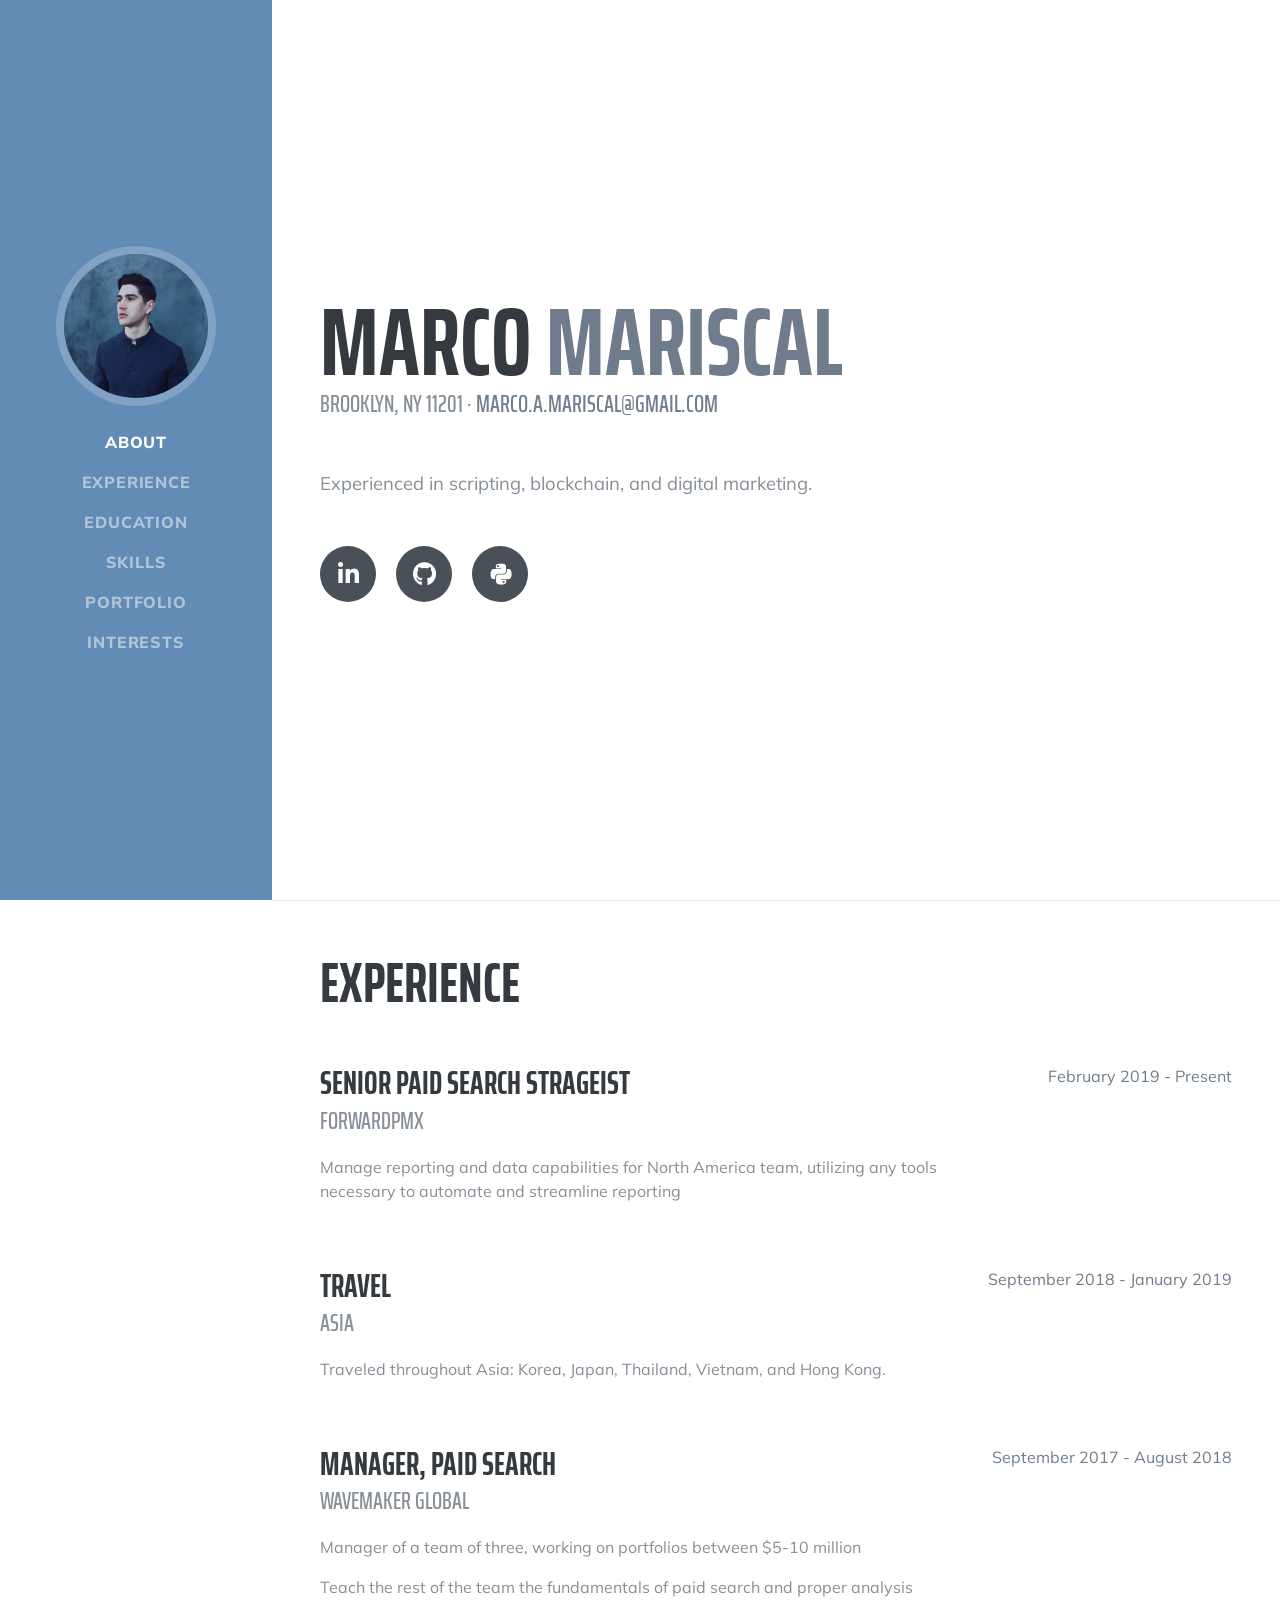
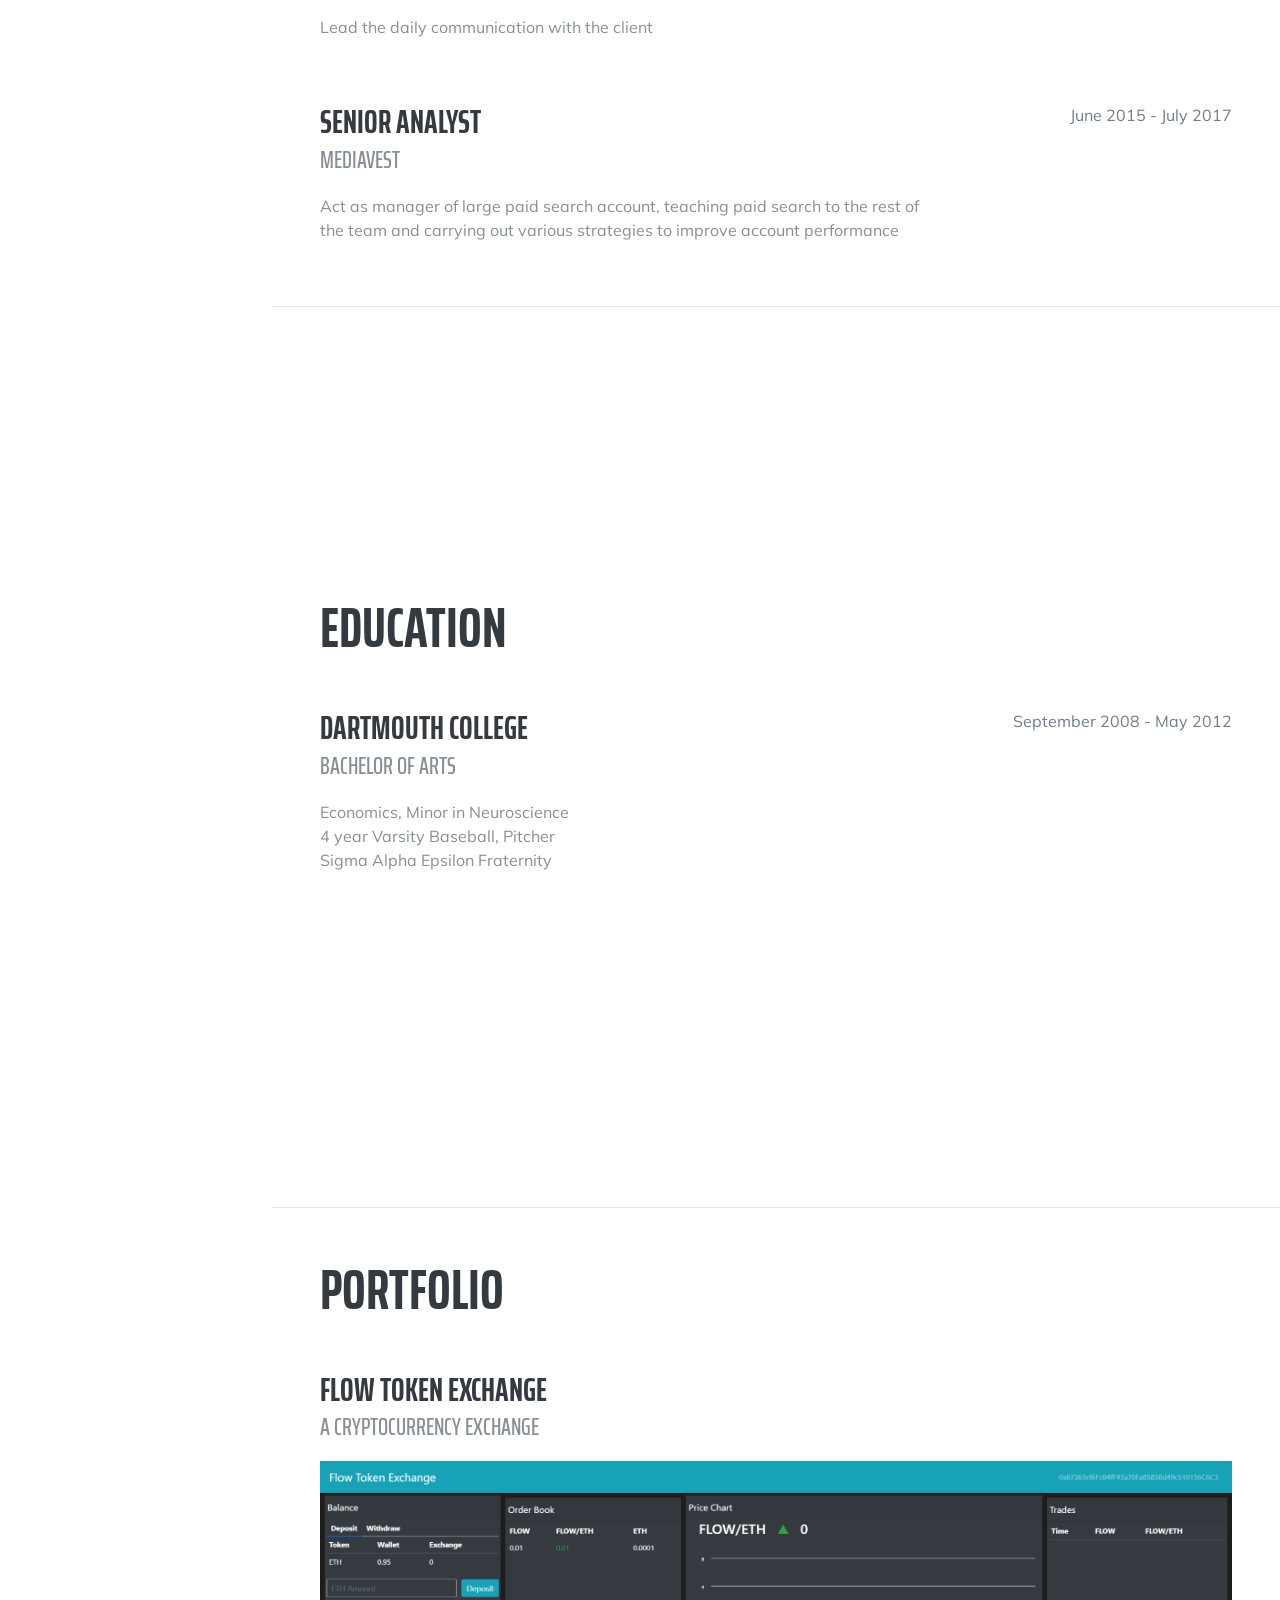
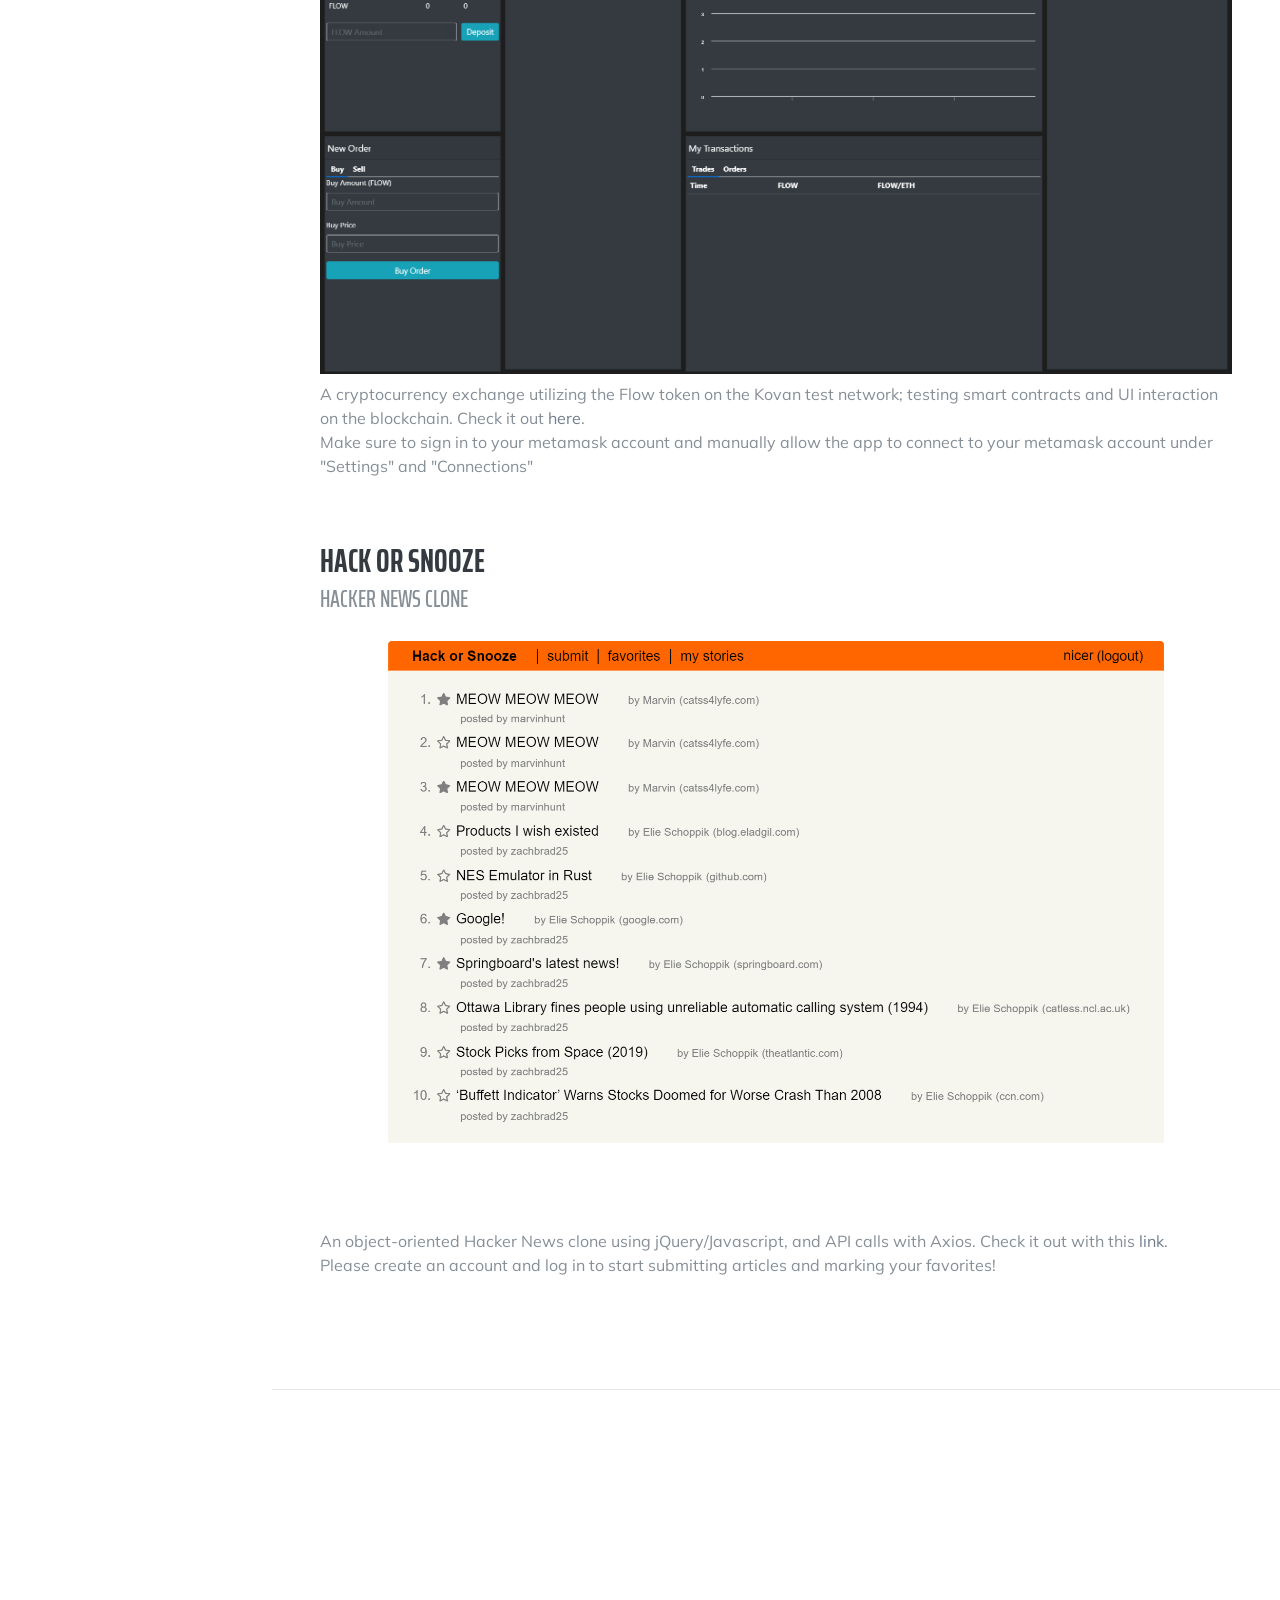
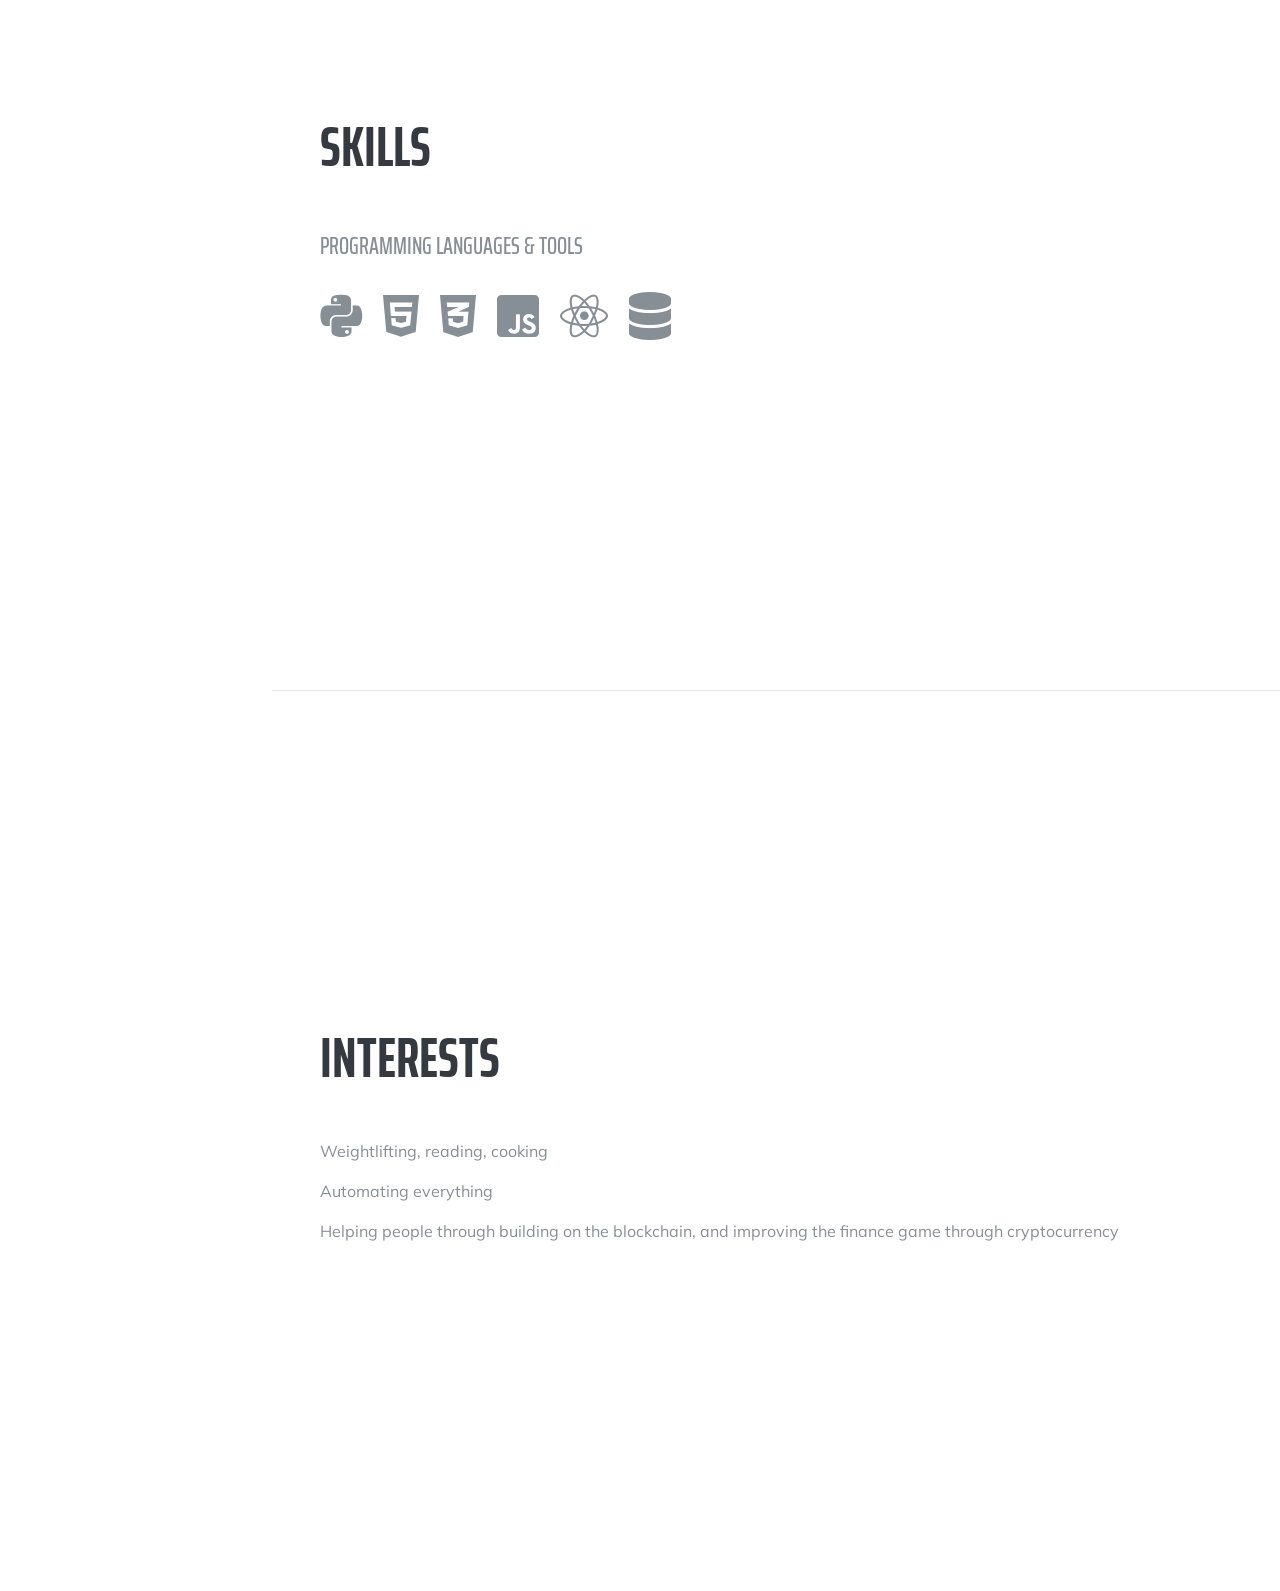
==== index.html @ acca7f08 "updating" ====
<!DOCTYPE html>
<html lang="en">

<head>

  <meta charset="utf-8">
  <meta name="viewport" content="width=device-width, initial-scale=1, shrink-to-fit=no">
  <meta name="description" content="">
  <meta name="author" content="">

  <title>Marco Resume</title>

  <!-- Bootstrap core CSS -->
  <link href="vendor/bootstrap/css/bootstrap.min.css" rel="stylesheet">

  <!-- Custom fonts for this template -->
  <link href="https://fonts.googleapis.com/css?family=Saira+Extra+Condensed:500,700" rel="stylesheet">
  <link href="https://fonts.googleapis.com/css?family=Muli:400,400i,800,800i" rel="stylesheet">
  <link href="vendor/fontawesome-free/css/all.min.css" rel="stylesheet">

  <!-- Custom styles for this template -->
  <link href="css/resume.css" rel="stylesheet">

</head>

<body id="page-top">

  <nav class="navbar navbar-expand-lg navbar-dark bg-primary fixed-top" id="sideNav">
    <a class="navbar-brand js-scroll-trigger" href="#page-top">
      <span class="d-block d-lg-none">Marco Mariscal</span>
      <span class="d-none d-lg-block">
        <img class="img-fluid img-profile rounded-circle mx-auto mb-2" src="img/profile.jpeg" alt="">
      </span>
    </a>
    <button class="navbar-toggler" type="button" data-toggle="collapse" data-target="#navbarSupportedContent" aria-controls="navbarSupportedContent" aria-expanded="false" aria-label="Toggle navigation">
      <span class="navbar-toggler-icon"></span>
    </button>
    <div class="collapse navbar-collapse" id="navbarSupportedContent">
      <ul class="navbar-nav">
        <li class="nav-item">
          <a class="nav-link js-scroll-trigger" href="#about">About</a>
        </li>
        <li class="nav-item">
          <a class="nav-link js-scroll-trigger" href="#experience">Experience</a>
        </li>
        <li class="nav-item">
          <a class="nav-link js-scroll-trigger" href="#education">Education</a>
        </li>
        <li class="nav-item">
          <a class="nav-link js-scroll-trigger" href="#skills">Skills</a>
        </li>
        <li class="nav-item">
          <a class="nav-link js-scroll-trigger" href="#portfolio">Portfolio</a>
        </li>
        <li class="nav-item">
          <a class="nav-link js-scroll-trigger" href="#interests">Interests</a>
        </li>
        <!-- <li class="nav-item">
          <a class="nav-link js-scroll-trigger" href="#awards">Awards</a>
        </li> -->
      </ul>
    </div>
  </nav>

  <div class="container-fluid p-0">

    <section class="resume-section p-3 p-lg-5 d-flex align-items-center" id="about">
      <div class="w-100">
        <h1 class="mb-0">Marco
          <span class="text-primary">Mariscal</span>
        </h1>
        <div class="subheading mb-5">Brooklyn, NY 11201 · 
          <a href="mailto:marco.a.mariscal@gmail.com">marco.a.mariscal@gmail.com</a>
        </div>
        <p class="lead mb-5">Experienced in scripting, blockchain, and digital marketing.</p>
        <div class="social-icons">
          <a href="https://www.linkedin.com/in/marcomariscal">
            <i class="fab fa-linkedin-in"></i>
          </a>
          <a href="https://github.com/marcomariscal">
            <i class="fab fa-github"></i>
          </a>
          <a href="https://app.pluralsight.com/profile/marco-mariscal">
            <i class="fab fa-python"></i>
          </a>
        </div>
      </div>
    </section>

    <hr class="m-0">

    <section class="resume-section p-3 p-lg-5 d-flex justify-content-center" id="experience">
      <div class="w-100">
        <h2 class="mb-5">Experience</h2>

        <div class="resume-item d-flex flex-column flex-md-row justify-content-between mb-5">
          <div class="resume-content">
            <h3 class="mb-0">Senior Paid Search Strageist</h3>
            <div class="subheading mb-3">ForwardPMX</div>
            <p>Manage reporting and data capabilities for North America team,
            utilizing any tools necessary to automate and streamline reporting</p>
          </div>
          <div class="resume-date text-md-right">
            <span class="text-primary">February 2019 - Present</span>
          </div>
        </div>

        <div class="resume-item d-flex flex-column flex-md-row justify-content-between mb-5">
          <div class="resume-content">
            <h3 class="mb-0">Travel</h3>
            <div class="subheading mb-3">Asia</div>
            <p>Traveled throughout Asia: Korea, Japan, Thailand, Vietnam, and Hong Kong.</p>
          </div>
          <div class="resume-date text-md-right">
            <span class="text-primary">September 2018 - January 2019</span>
          </div>
        </div>

        <div class="resume-item d-flex flex-column flex-md-row justify-content-between mb-5">
          <div class="resume-content">
            <h3 class="mb-0">Manager, Paid Search</h3>
            <div class="subheading mb-3">Wavemaker Global</div>
            <p>Manager of a team of three, working on portfolios between $5-10 million</p>
            <p>Teach the rest of the team the fundamentals of paid search and
            proper analysis</p>
            <p>Lead the daily communication with the client</p>
          </div>
          <div class="resume-date text-md-right">
            <span class="text-primary">September 2017 - August 2018</span>
          </div>
        </div>

        <div class="resume-item d-flex flex-column flex-md-row justify-content-between">
          <div class="resume-content">
            <h3 class="mb-0">Senior Analyst</h3>
            <div class="subheading mb-3">Mediavest</div>
            <p>Act as manager of large paid search account, teaching paid search
            to the rest of the team and carrying out various strategies to improve account performance</p>
          </div>
          <div class="resume-date text-md-right">
            <span class="text-primary">June 2015 - July 2017</span>
          </div>
        </div>
      </div>
    </section>

    <hr class="m-0">

    <section class="resume-section p-3 p-lg-5 d-flex align-items-center" id="education">
      <div class="w-100">
        <h2 class="mb-5">Education</h2>

        <div class="resume-item d-flex flex-column flex-md-row justify-content-between mb-5">
          <div class="resume-content">
            <h3 class="mb-0">Dartmouth College</h3>
            <div class="subheading mb-3">Bachelor of Arts</div>
            <div>Economics, Minor in Neuroscience</div>
            <div>4 year Varsity Baseball, Pitcher</div>
            <div>Sigma Alpha Epsilon Fraternity</div>
          </div>
          <div class="resume-date text-md-right">
            <span class="text-primary">September 2008 - May 2012</span>
          </div>
        </div>
      </div>
    </section>

    <hr class="m-0">


    <section class="resume-section p-3 p-lg-5 d-flex align-items-center" id="portfolio">
      <div class="w-100">
        <h2 class="mb-5">Portfolio</h2>
        <div class="resume-item d-flex flex-column flex-md-row justify-content-between mb-5">
          <div class="resume-content">
            <h3 class="mb-0">Flow Token Exchange</h3>
            <div class="subheading mb-3">A cryptocurrency exchange</div>
            <img class="img-fluid mx-auto mb-2" src="img/portfolio.png" alt="Flow Token Exchange">
            <div>A cryptocurrency exchange utilizing the Flow token on the Kovan
                test network; testing smart contracts and UI interaction on the blockchain. Check it out <a href="https://flow-token-exchange.herokuapp.com/">here</a>.</div>
            <p>Make sure to sign in to your metamask account and manually
            allow the app to connect to your metamask account under "Settings"
            and "Connections"</p>
          </div>
        </div>
        <div class="resume-item d-flex flex-column flex-md-row justify-content-between mb-5">
          <div class="resume-content">
            <h3 class="mb-0">Hack or Snooze</h3>
            <div class="subheading mb-3">Hacker News Clone</div>
            <img class="img-fluid mx-auto mb-2" src="img/portfolio2.png" alt="Hack or Snooze">
            <div>An object-oriented Hacker News clone using jQuery/Javascript, and API calls with Axios. Check it out with this <a href="https://marcomariscal.github.io/hack-or-snooze/">link</a>.</div>
            <p>Please create an account and log in to start submitting articles and marking your favorites!</p>
          </div>
        </div>
      </div>
    </section>

    <hr class="m-0">

    <section class="resume-section p-3 p-lg-5 d-flex align-items-center" id="skills">
      <div class="w-100">
        <h2 class="mb-5">Skills</h2>
        <div class="subheading mb-3">Programming Languages &amp; Tools</div>
        <ul class="list-inline dev-icons">
          <li class="list-inline-item">
            <i class="fab fa-python"></i>
          </li>
          <li class="list-inline-item">
            <i class="fab fa-html5"></i>
          </li>
          <li class="list-inline-item">
            <i class="fab fa-css3-alt"></i>
          </li>
          <li class="list-inline-item">
            <i class="fab fa-js-square"></i>
          </li>
          <li class="list-inline-item">
            <i class="fab fa-react"></i>
          </li>
          <!-- <li class="list-inline-item">
            <i class="fab fa-node-js"></i>
          </li> -->
          <li class="list-inline-item">
            <i class="fas fa-database"></i>
          </li>
        </ul>
        <!-- <div class="subheading mb-3">Workflow</div>
        <ul class="fa-ul mb-0">
          <li>
            <i class="fa-li fa fa-check"></i>
            Mobile-First, Responsive Design</li>
          <li>
            <i class="fa-li fa fa-check"></i>
            Cross Browser Testing &amp; Debugging</li>
          <li>
            <i class="fa-li fa fa-check"></i>
            Cross Functional Teams</li>
          <li>
            <i class="fa-li fa fa-check"></i>
            Agile Development &amp; Scrum</li>
        </ul>
      </div> -->
    </section>

    <hr class="m-0">

    <section class="resume-section p-3 p-lg-5 d-flex align-items-center" id="interests">
      <div class="w-100">
        <h2 class="mb-5">Interests</h2>
        <p>Weightlifting, reading, cooking</p>
        <p>Automating everything</p>
        <p>Helping people through building on the blockchain, and improving the
        finance game through cryptocurrency</p>
      </div>
    </section>

<!--     <hr class="m-0"> -->

  <!--   <section class="resume-section p-3 p-lg-5 d-flex align-items-center" id="awards">
      <div class="w-100">
        <h2 class="mb-5">Awards &amp; Certifications</h2>
        <ul class="fa-ul mb-0">
          <li>
            <i class="fa-li fa fa-trophy text-warning"></i>
            ...</li>
          <li>
            <i class="fa-li fa fa-trophy text-warning"></i>
            ...</li>
          <li>
            <i class="fa-li fa fa-trophy text-warning"></i>
            1<sup>st</sup>
            ...</li>
          <li>
            <i class="fa-li fa fa-trophy text-warning"></i>
            1<sup>st</sup>
            ...</li>
          <li>
            <i class="fa-li fa fa-trophy text-warning"></i>
            2<sup>nd</sup>
            ...</li>
          <li>
            <i class="fa-li fa fa-trophy text-warning"></i>
            1<sup>st</sup>
            ...</li>
          <li>
            <i class="fa-li fa fa-trophy text-warning"></i>
            3<sup>rd</sup>
            ...</li>
        </ul>
      </div>
    </section> -->

  </div>

  <!-- Bootstrap core JavaScript -->
  <script src="vendor/jquery/jquery.min.js"></script>
  <script src="vendor/bootstrap/js/bootstrap.bundle.min.js"></script>

  <!-- Plugin JavaScript -->
  <script src="vendor/jquery-easing/jquery.easing.min.js"></script>

  <!-- Custom scripts for this template -->
  <script src="js/resume.js"></script>

</body>
</html>
---- css/resume.css ----
body {
  font-family: 'Muli', -apple-system, BlinkMacSystemFont, 'Segoe UI', Roboto, 'Helvetica Neue', Arial, sans-serif, 'Apple Color Emoji', 'Segoe UI Emoji', 'Segoe UI Symbol', 'Noto Color Emoji';
  padding-top: 54px;
  color: #868e96;
}

@media (min-width: 992px) {
  body {
    padding-top: 0;
    padding-left: 17rem;
  }
}

h1,
h2,
h3,
h4,
h5,
h6 {
  font-family: 'Saira Extra Condensed', -apple-system, BlinkMacSystemFont, 'Segoe UI', Roboto, 'Helvetica Neue', Arial, sans-serif, 'Apple Color Emoji', 'Segoe UI Emoji', 'Segoe UI Symbol', 'Noto Color Emoji';
  font-weight: 700;
  text-transform: uppercase;
  color: #343a40;
}

h1 {
  font-size: 6rem;
  line-height: 5.5rem;
}

h2 {
  font-size: 3.5rem;
}

h3 {
  font-size: 2rem;
}

p.lead {
  font-size: 1.15rem;
  font-weight: 400;
}

.subheading {
  text-transform: uppercase;
  font-weight: 500;
  font-family: 'Saira Extra Condensed', -apple-system, BlinkMacSystemFont, 'Segoe UI', Roboto, 'Helvetica Neue', Arial, sans-serif, 'Apple Color Emoji', 'Segoe UI Emoji', 'Segoe UI Symbol', 'Noto Color Emoji';
  font-size: 1.5rem;
}

.social-icons a {
  display: inline-block;
  height: 3.5rem;
  width: 3.5rem;
  background-color: #495057;
  color: #fff !important;
  border-radius: 100%;
  text-align: center;
  font-size: 1.5rem;
  line-height: 3.5rem;
  margin-right: 1rem;
}

.social-icons a:last-child {
  margin-right: 0;
}

.social-icons a:hover {
  background-color: #6ba2fa;
}

.dev-icons {
  font-size: 3rem;
}

.dev-icons .list-inline-item i:hover {
  color: #6ba2fa;
}

#sideNav .navbar-nav .nav-item .nav-link {
  font-weight: 800;
  letter-spacing: 0.05rem;
  text-transform: uppercase;
}

#sideNav .navbar-toggler:focus {
  outline-color: #d48a6e;
}

@media (min-width: 992px) {
  #sideNav {
    text-align: center;
    position: fixed;
    top: 0;
    left: 0;
    display: -webkit-box;
    display: -ms-flexbox;
    display: flex;
    -webkit-box-orient: vertical;
    -webkit-box-direction: normal;
    -ms-flex-direction: column;
    flex-direction: column;
    width: 17rem;
    height: 100vh;
  }
  #sideNav .navbar-brand {
    display: -webkit-box;
    display: -ms-flexbox;
    display: flex;
    margin: auto auto 0;
    padding: 0.5rem;
  }
  #sideNav .navbar-brand .img-profile {
    max-width: 10rem;
    max-height: 10rem;
    border: 0.5rem solid rgba(255, 255, 255, 0.2);
  }
  #sideNav .navbar-collapse {
    display: -webkit-box;
    display: -ms-flexbox;
    display: flex;
    -webkit-box-align: start;
    -ms-flex-align: start;
    align-items: flex-start;
    -webkit-box-flex: 0;
    -ms-flex-positive: 0;
    flex-grow: 0;
    width: 100%;
    margin-bottom: auto;
  }
  #sideNav .navbar-collapse .navbar-nav {
    -webkit-box-orient: vertical;
    -webkit-box-direction: normal;
    -ms-flex-direction: column;
    flex-direction: column;
    width: 100%;
  }
  #sideNav .navbar-collapse .navbar-nav .nav-item {
    display: block;
  }
  #sideNav .navbar-collapse .navbar-nav .nav-item .nav-link {
    display: block;
  }
}

section.resume-section {
  padding-top: 5rem !important;
  padding-bottom: 5rem !important;
  max-width: 75rem;
}

section.resume-section .resume-item .resume-date {
  min-width: none;
}

@media (min-width: 768px) {
  section.resume-section {
    min-height: 100vh;
  }
  section.resume-section .resume-item .resume-date {
    min-width: 18rem;
  }
}

@media (min-width: 992px) {
  section.resume-section {
    padding-top: 3rem !important;
    padding-bottom: 3rem !important;
  }
}

.bg-primary {
  background-color: #628bb5 !important;
}

.text-primary {
  color: #6E7C8B !important;
}

a {
  color: #6E7C8B;
}

a:hover, a:focus, a:active {
  color: #6E7C8B;
}
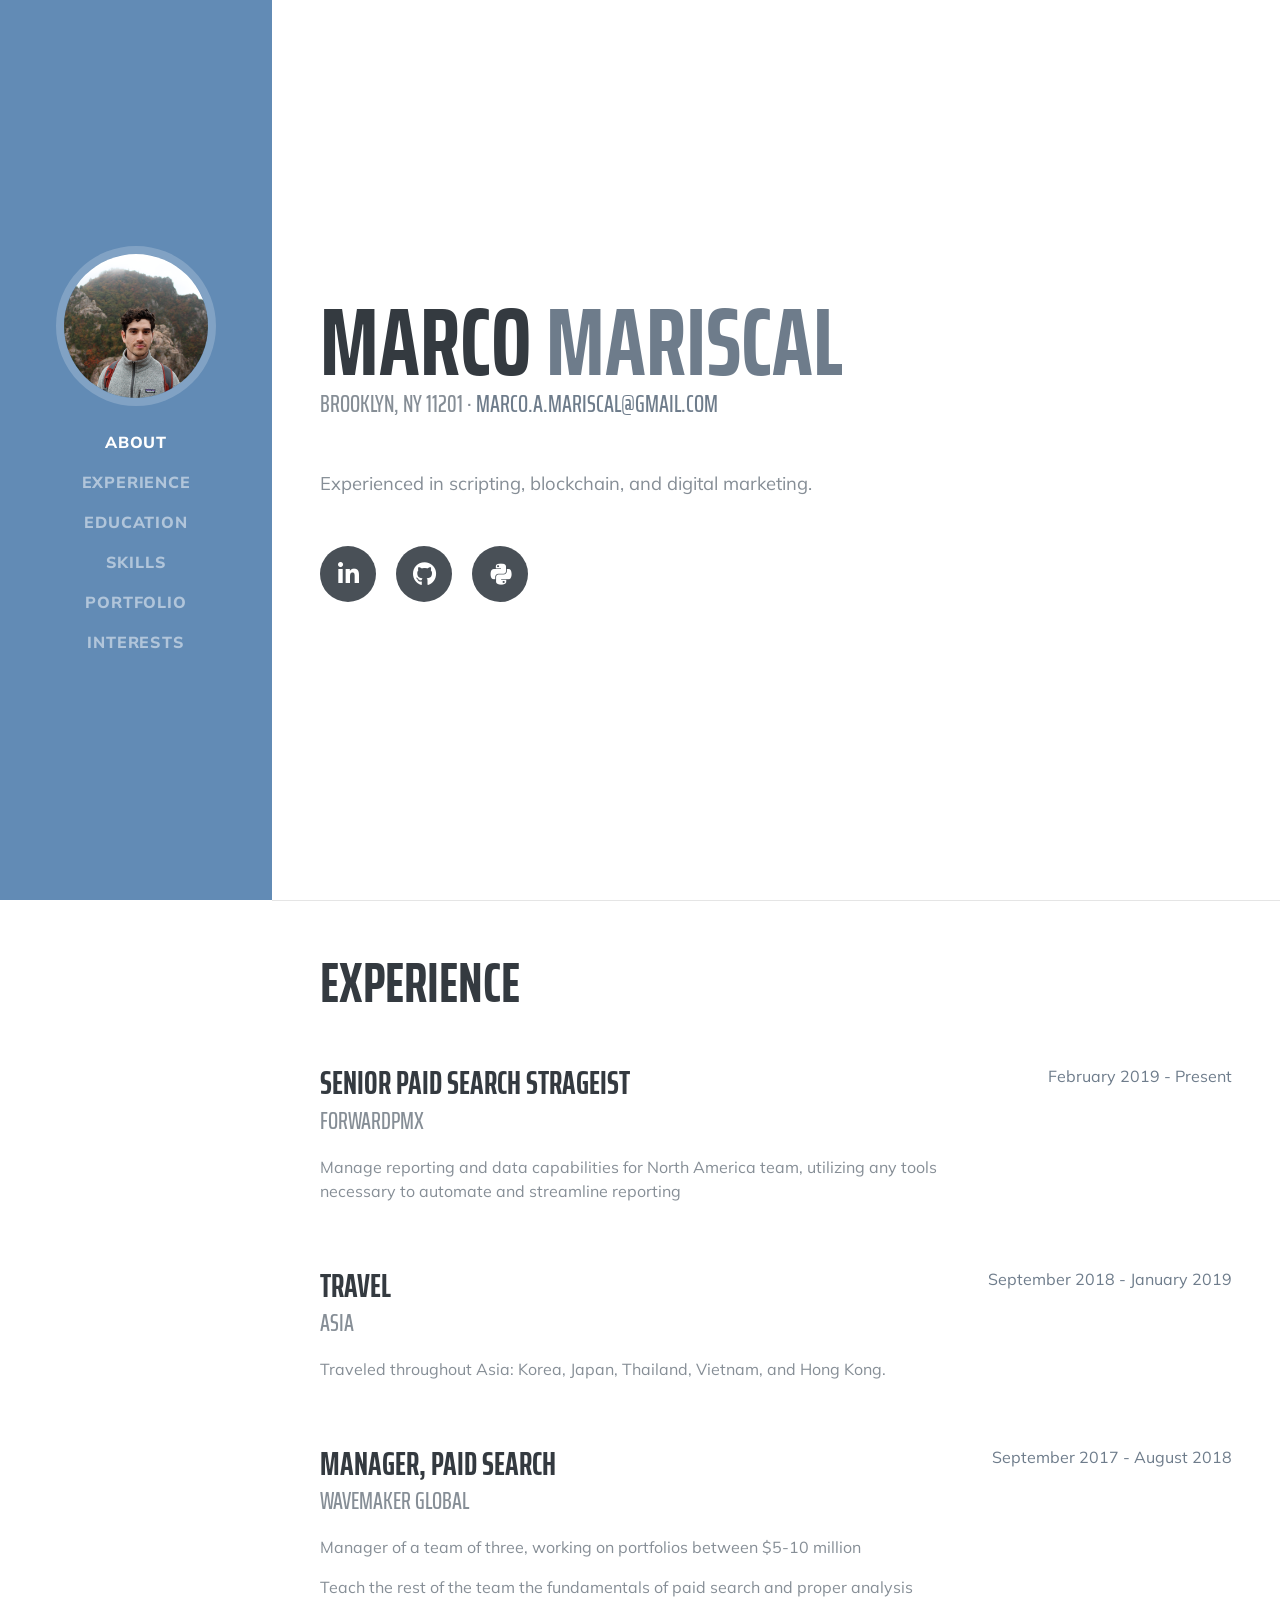
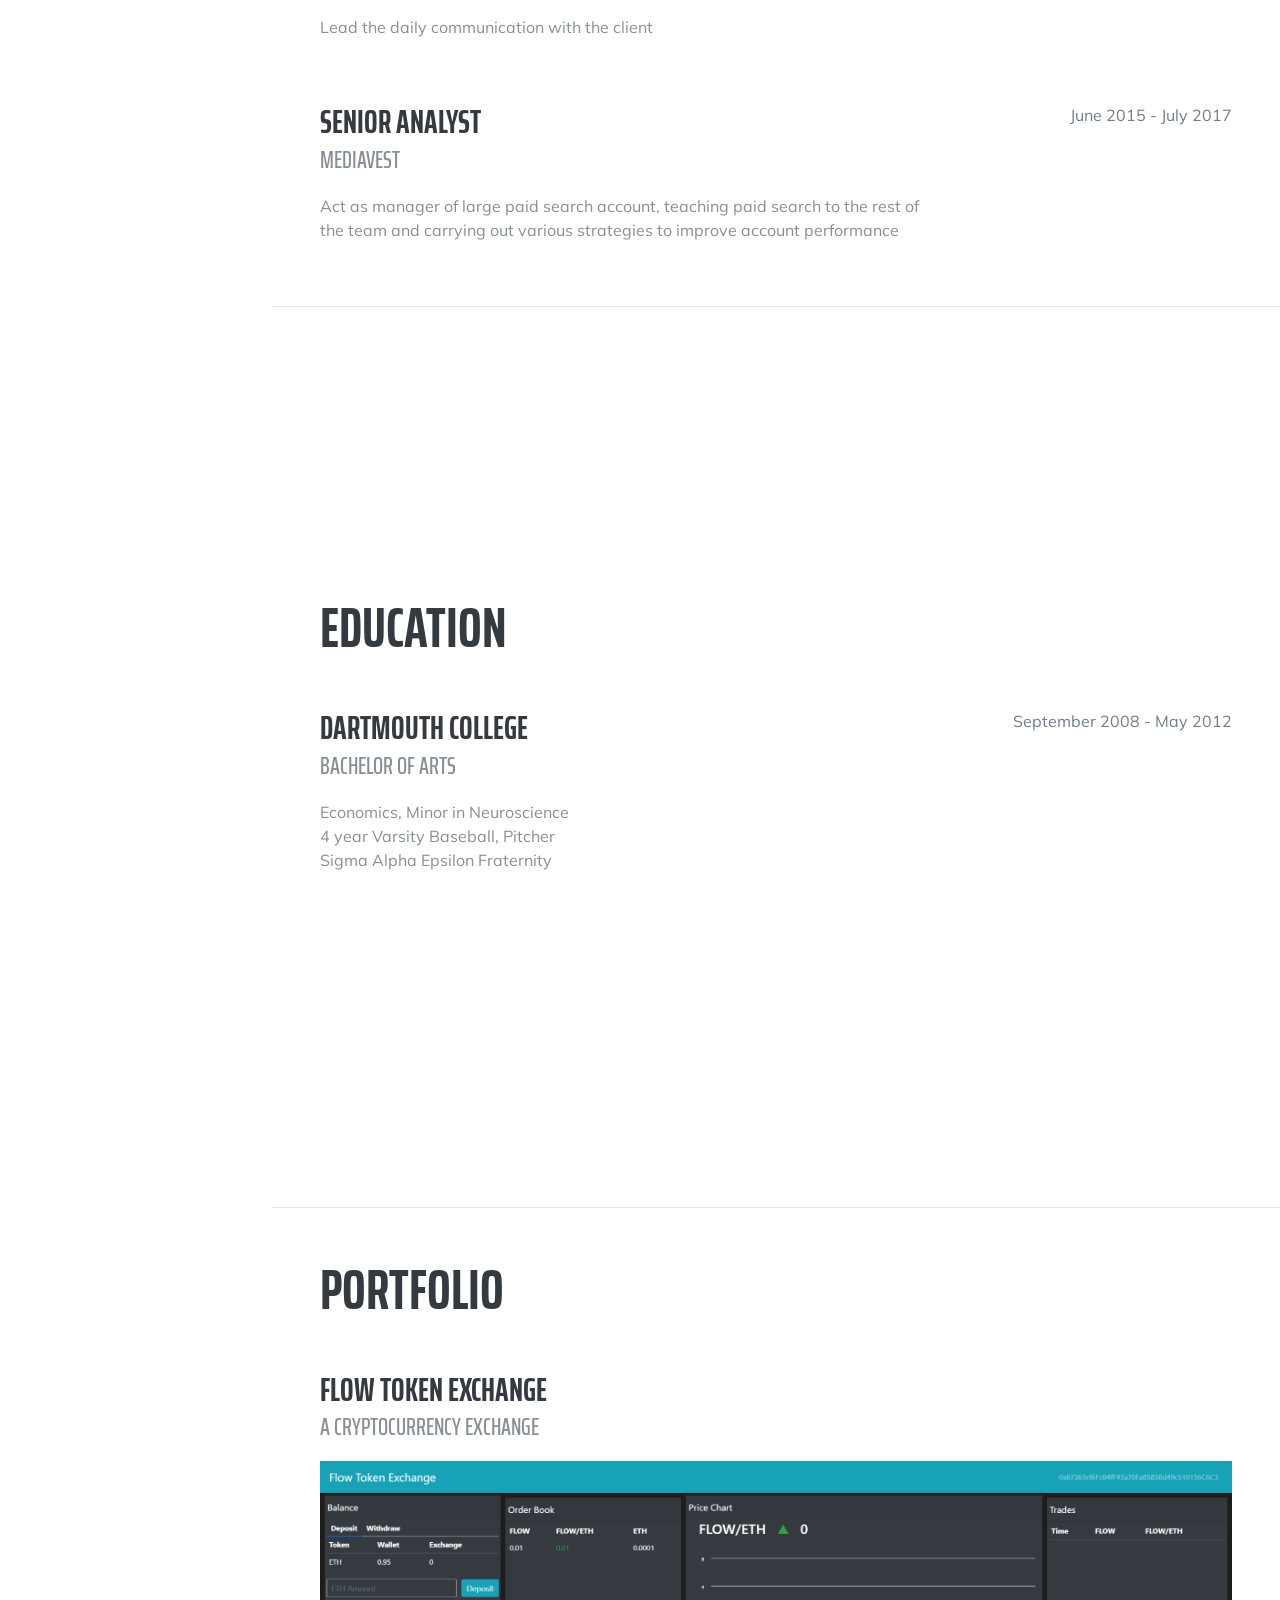
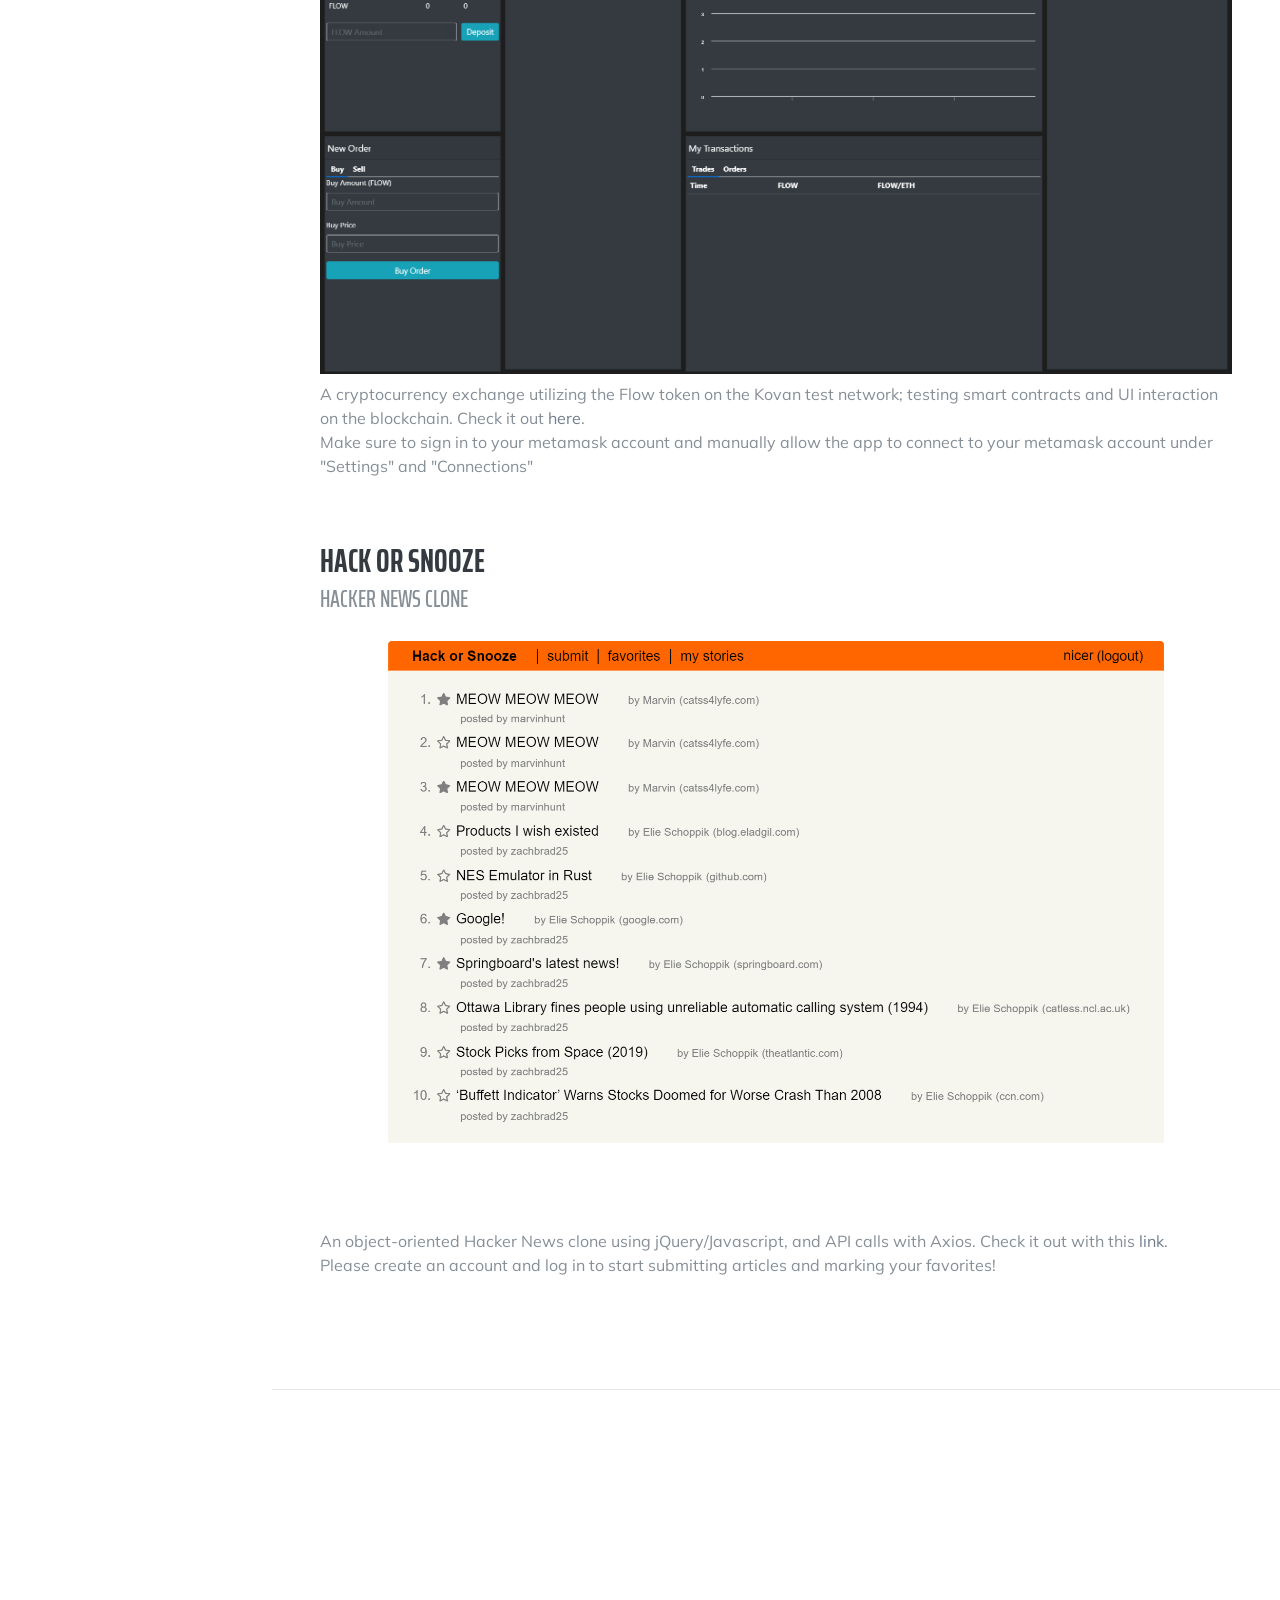
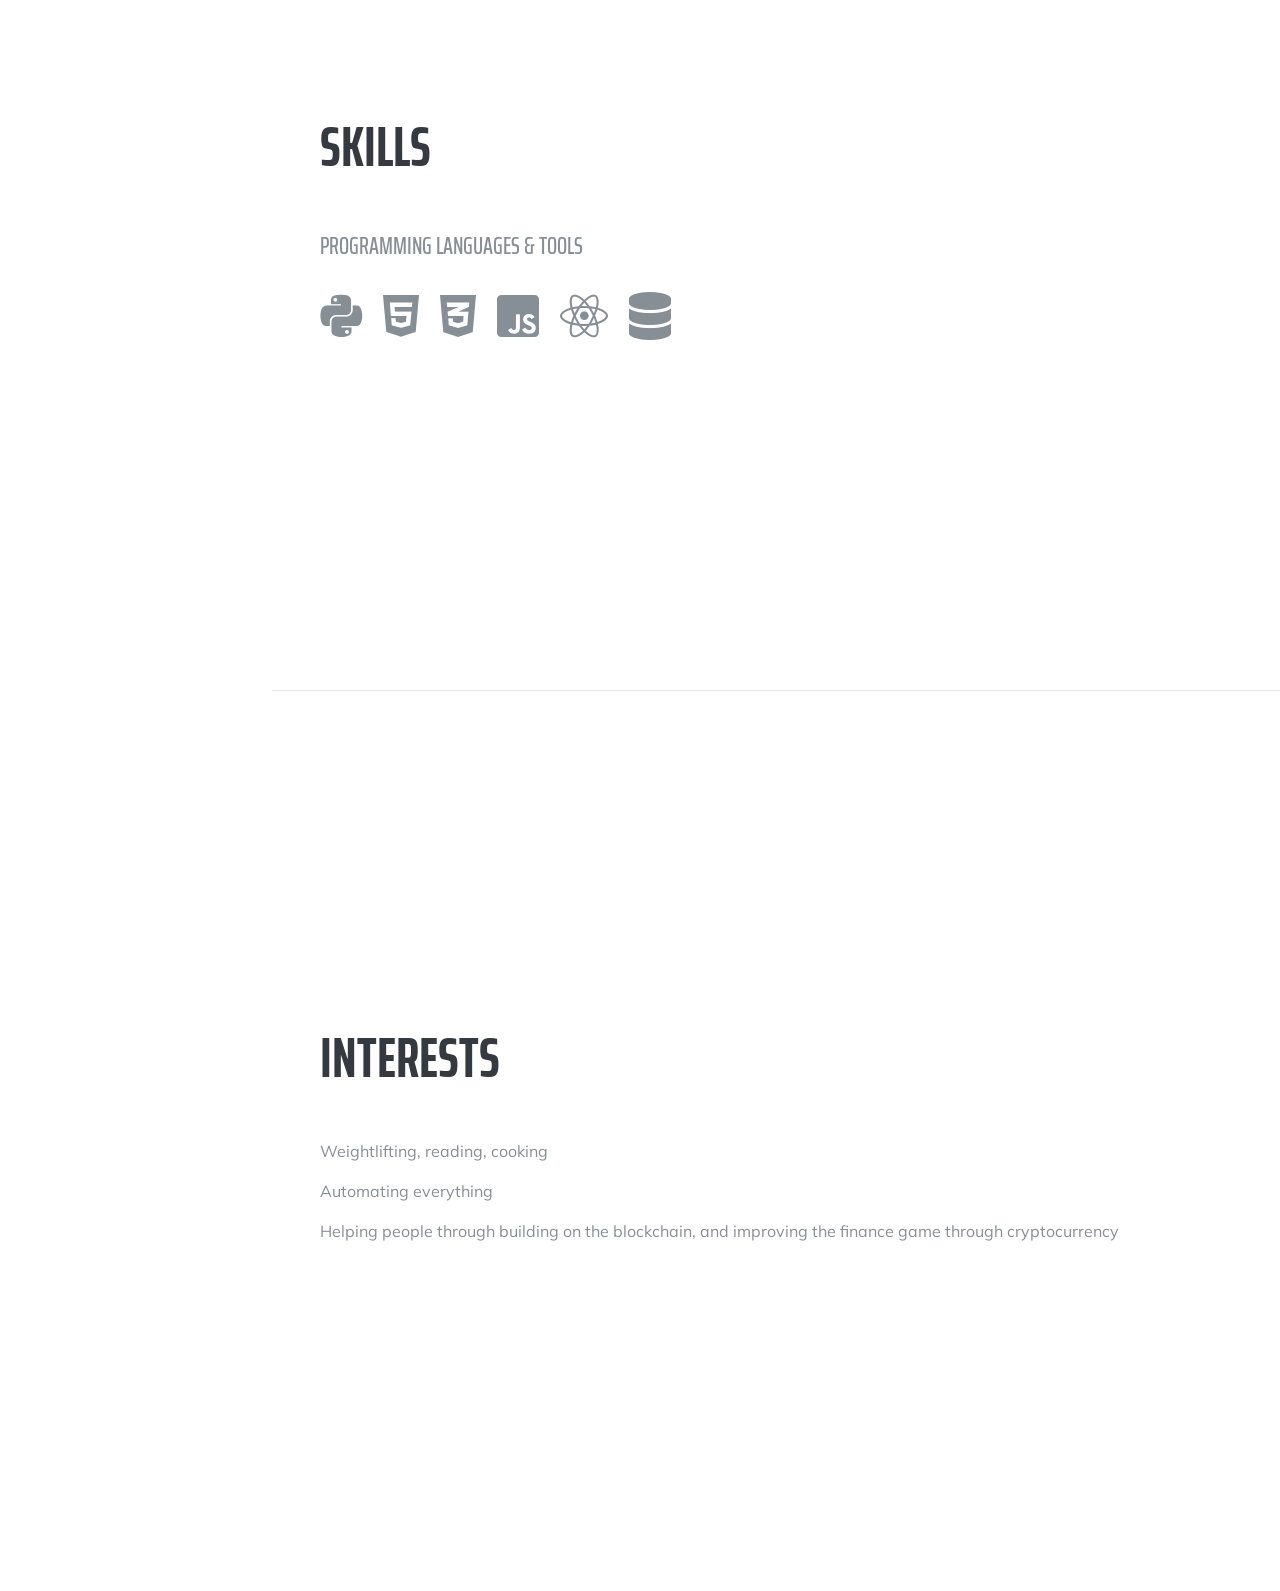
==== commit feb6c3d8: "updating image" ====
--- a/index.html
+++ b/index.html
@@ -29,7 +29,7 @@
     <a class="navbar-brand js-scroll-trigger" href="#page-top">
       <span class="d-block d-lg-none">Marco Mariscal</span>
       <span class="d-none d-lg-block">
-        <img class="img-fluid img-profile rounded-circle mx-auto mb-2" src="img/profile.jpeg" alt="">
+        <img class="img-fluid img-profile rounded-circle mx-auto mb-2" src="img/profile.png" alt="">
       </span>
     </a>
     <button class="navbar-toggler" type="button" data-toggle="collapse" data-target="#navbarSupportedContent" aria-controls="navbarSupportedContent" aria-expanded="false" aria-label="Toggle navigation">
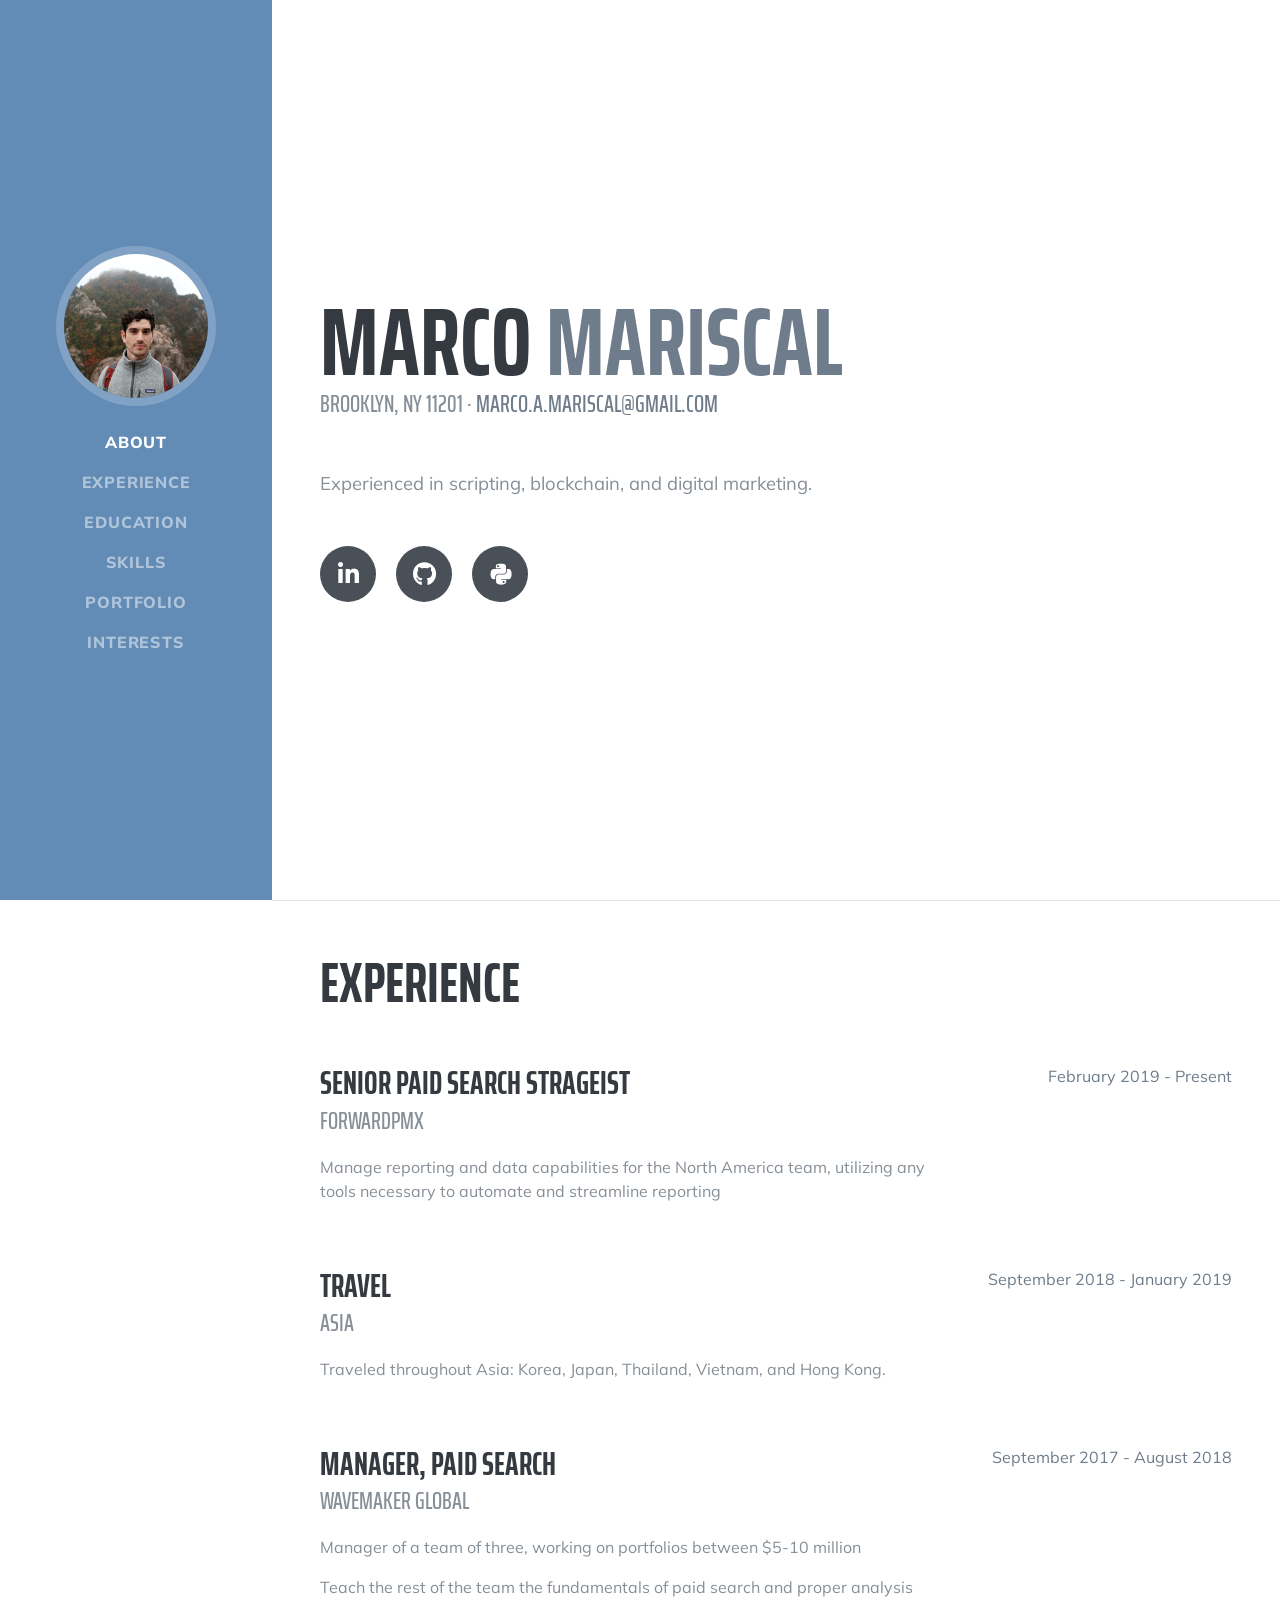
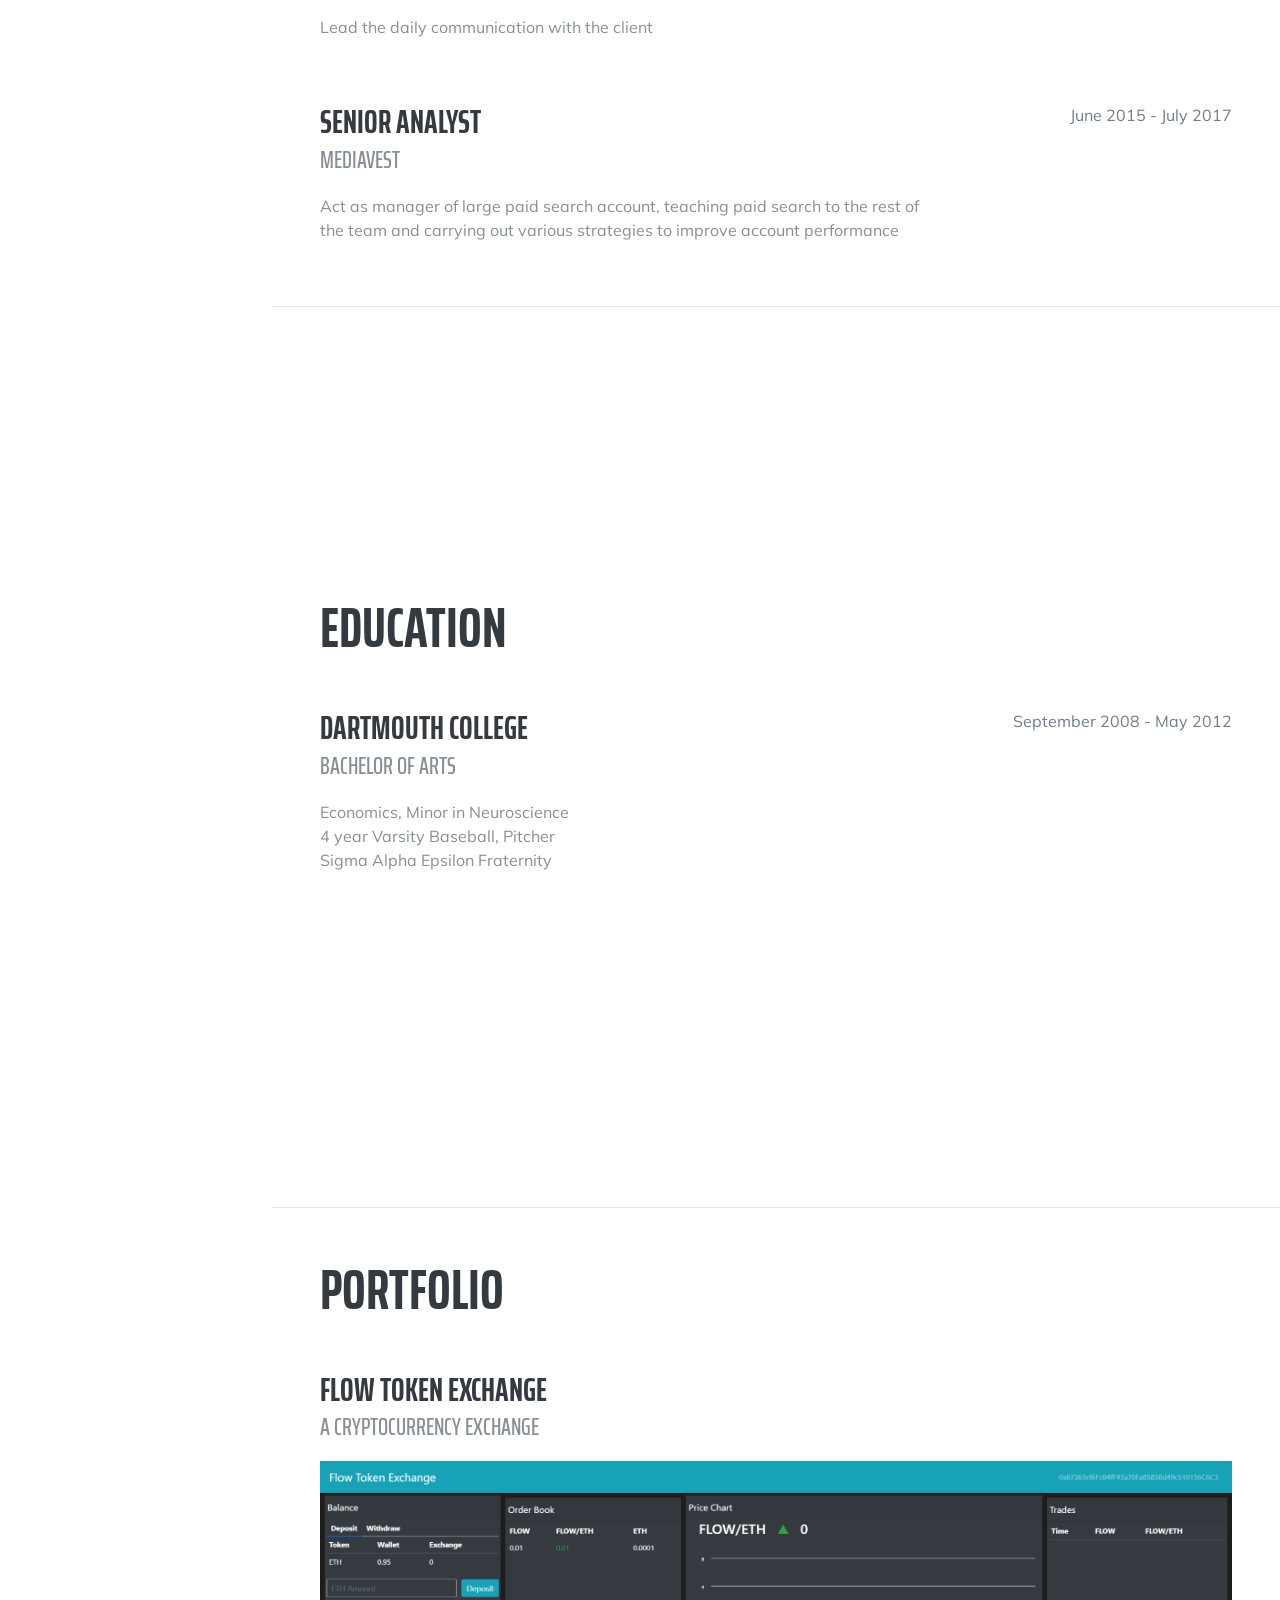
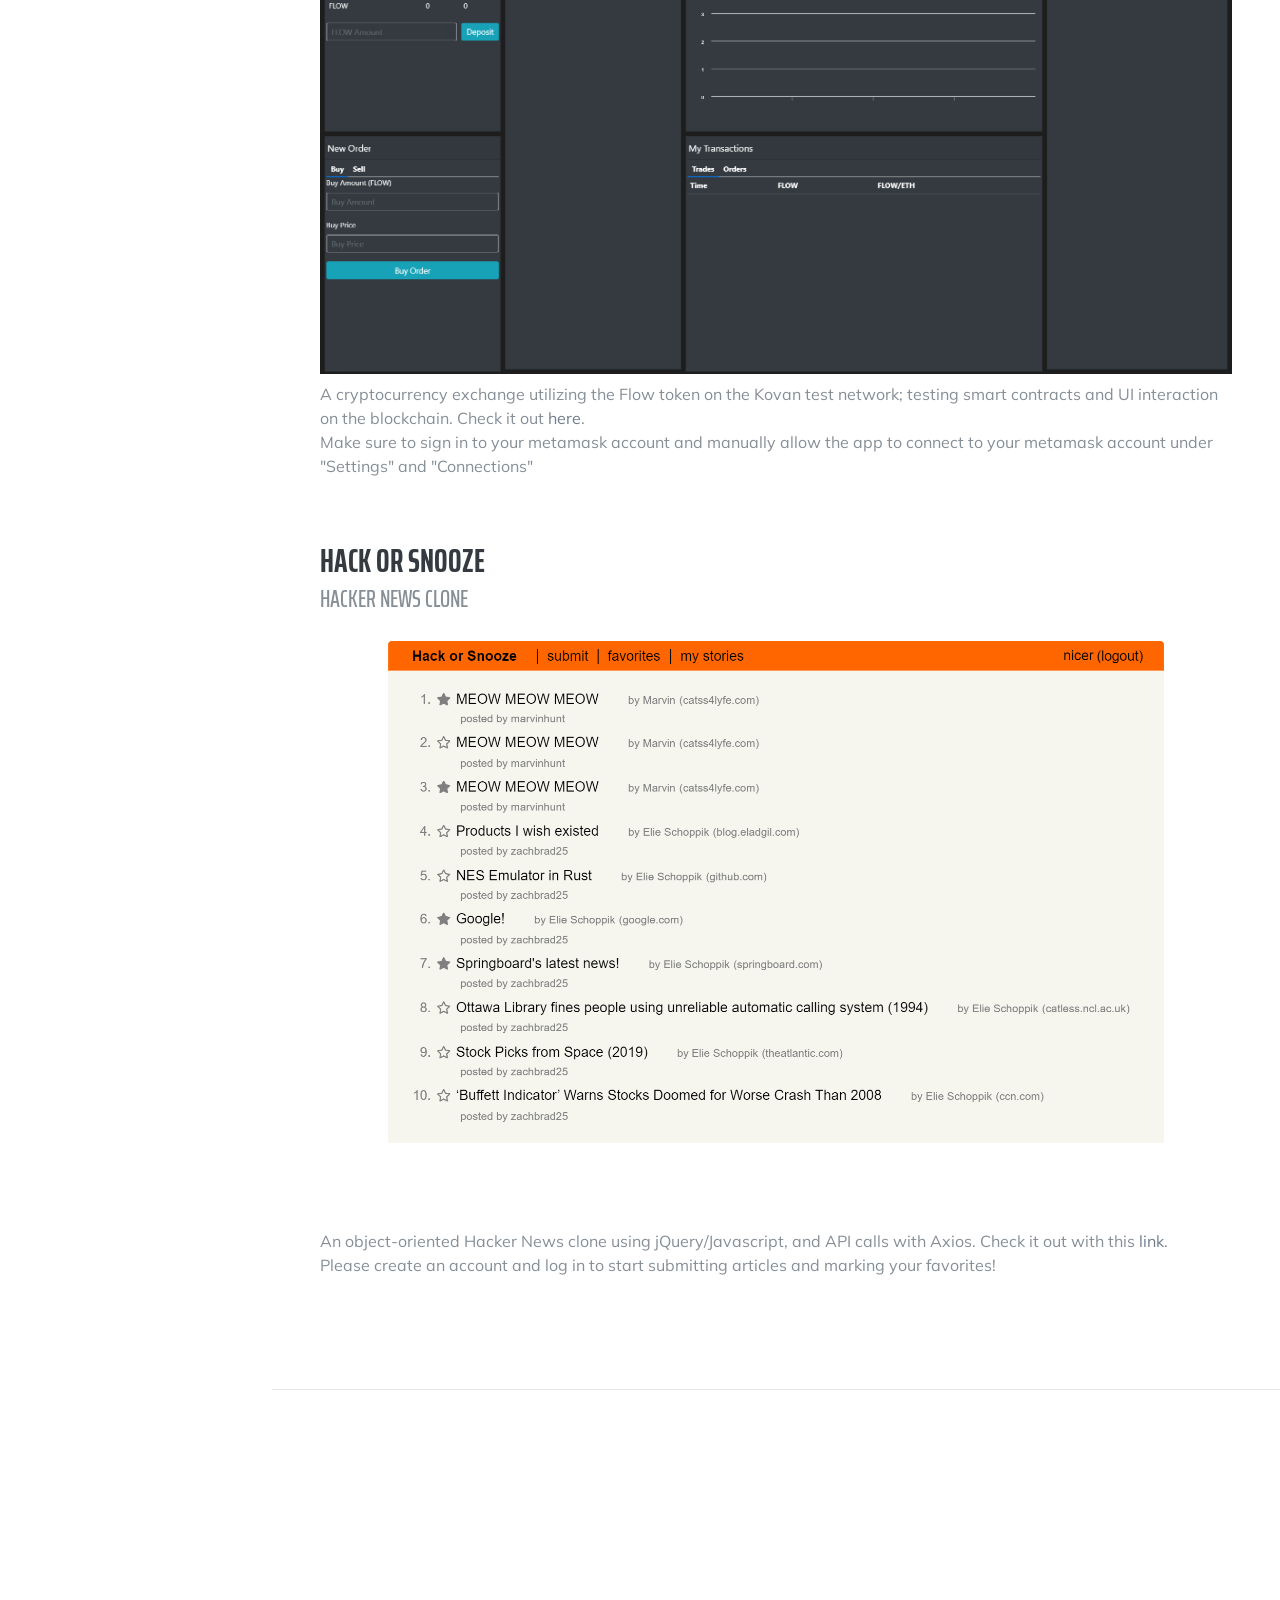
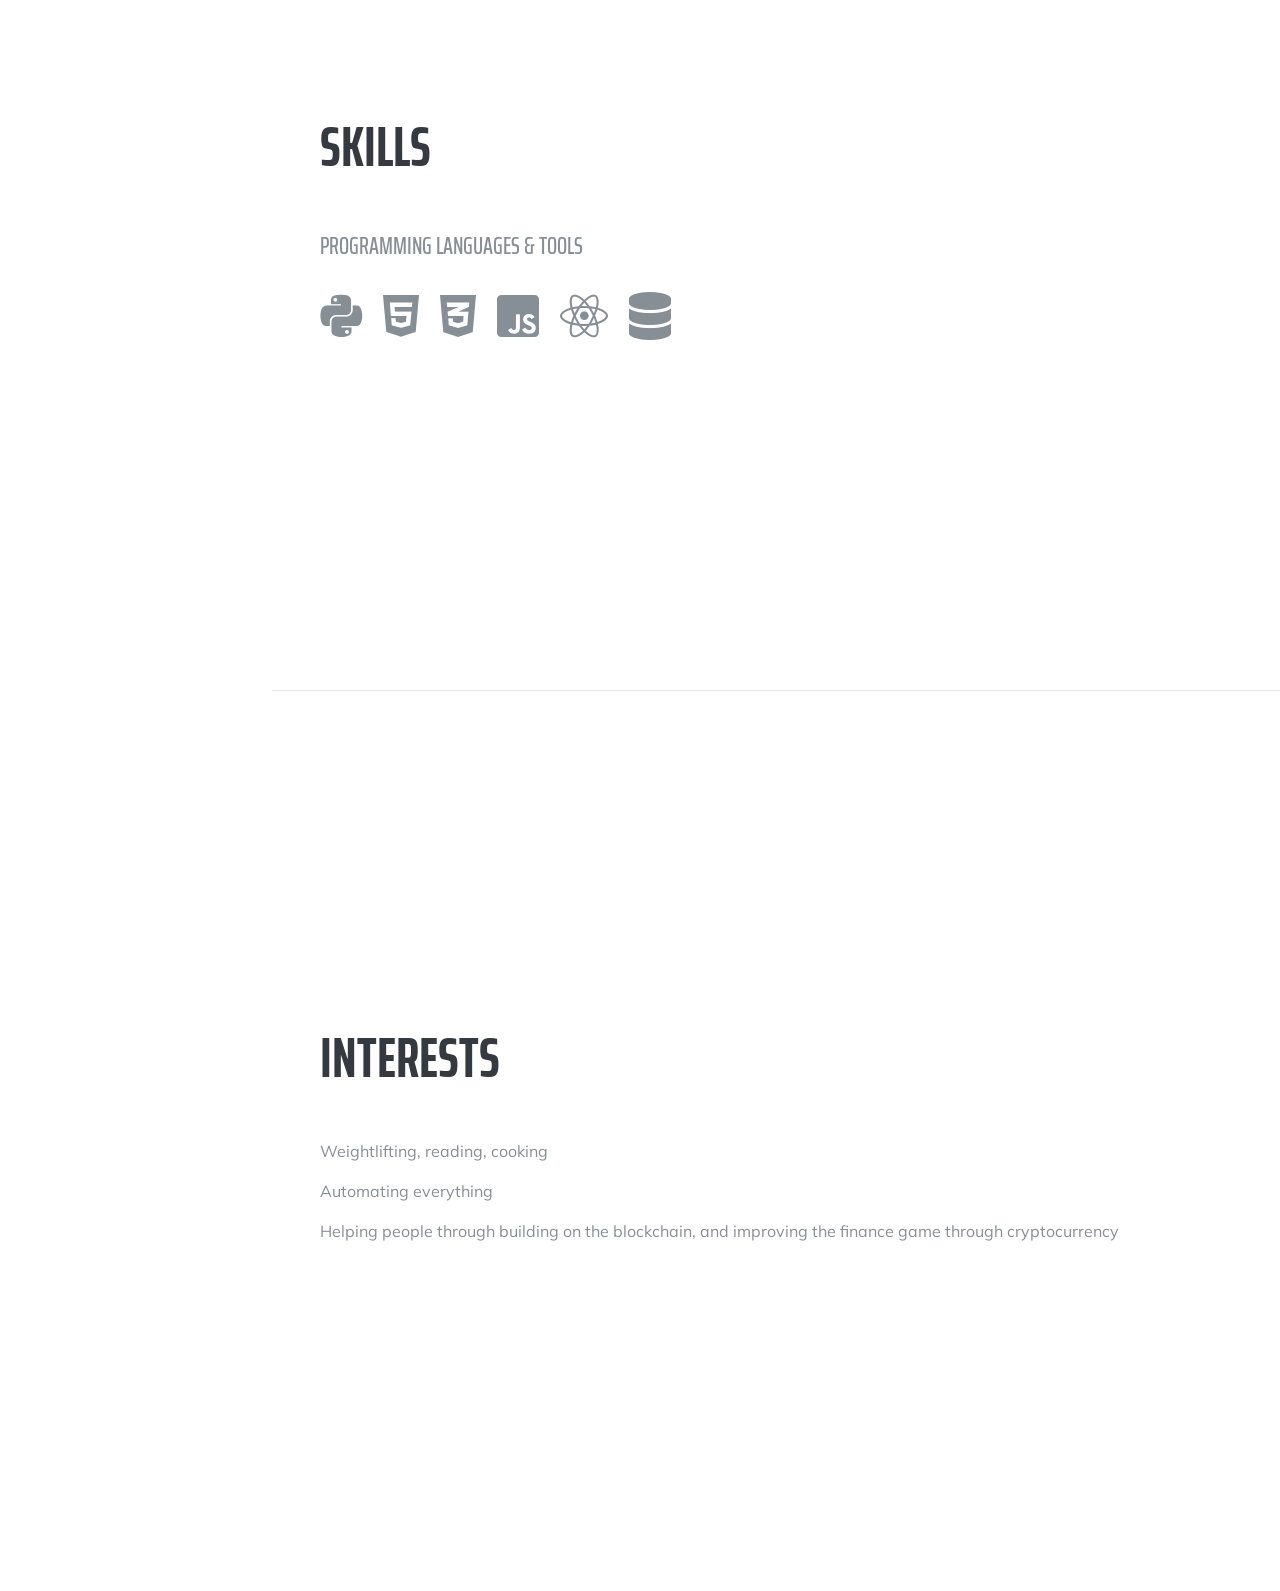
==== commit 5418aabc: "updating" ====
--- a/index.html
+++ b/index.html
@@ -97,7 +97,7 @@
           <div class="resume-content">
             <h3 class="mb-0">Senior Paid Search Strageist</h3>
             <div class="subheading mb-3">ForwardPMX</div>
-            <p>Manage reporting and data capabilities for North America team,
+            <p>Manage reporting and data capabilities for the North America team,
             utilizing any tools necessary to automate and streamline reporting</p>
           </div>
           <div class="resume-date text-md-right">
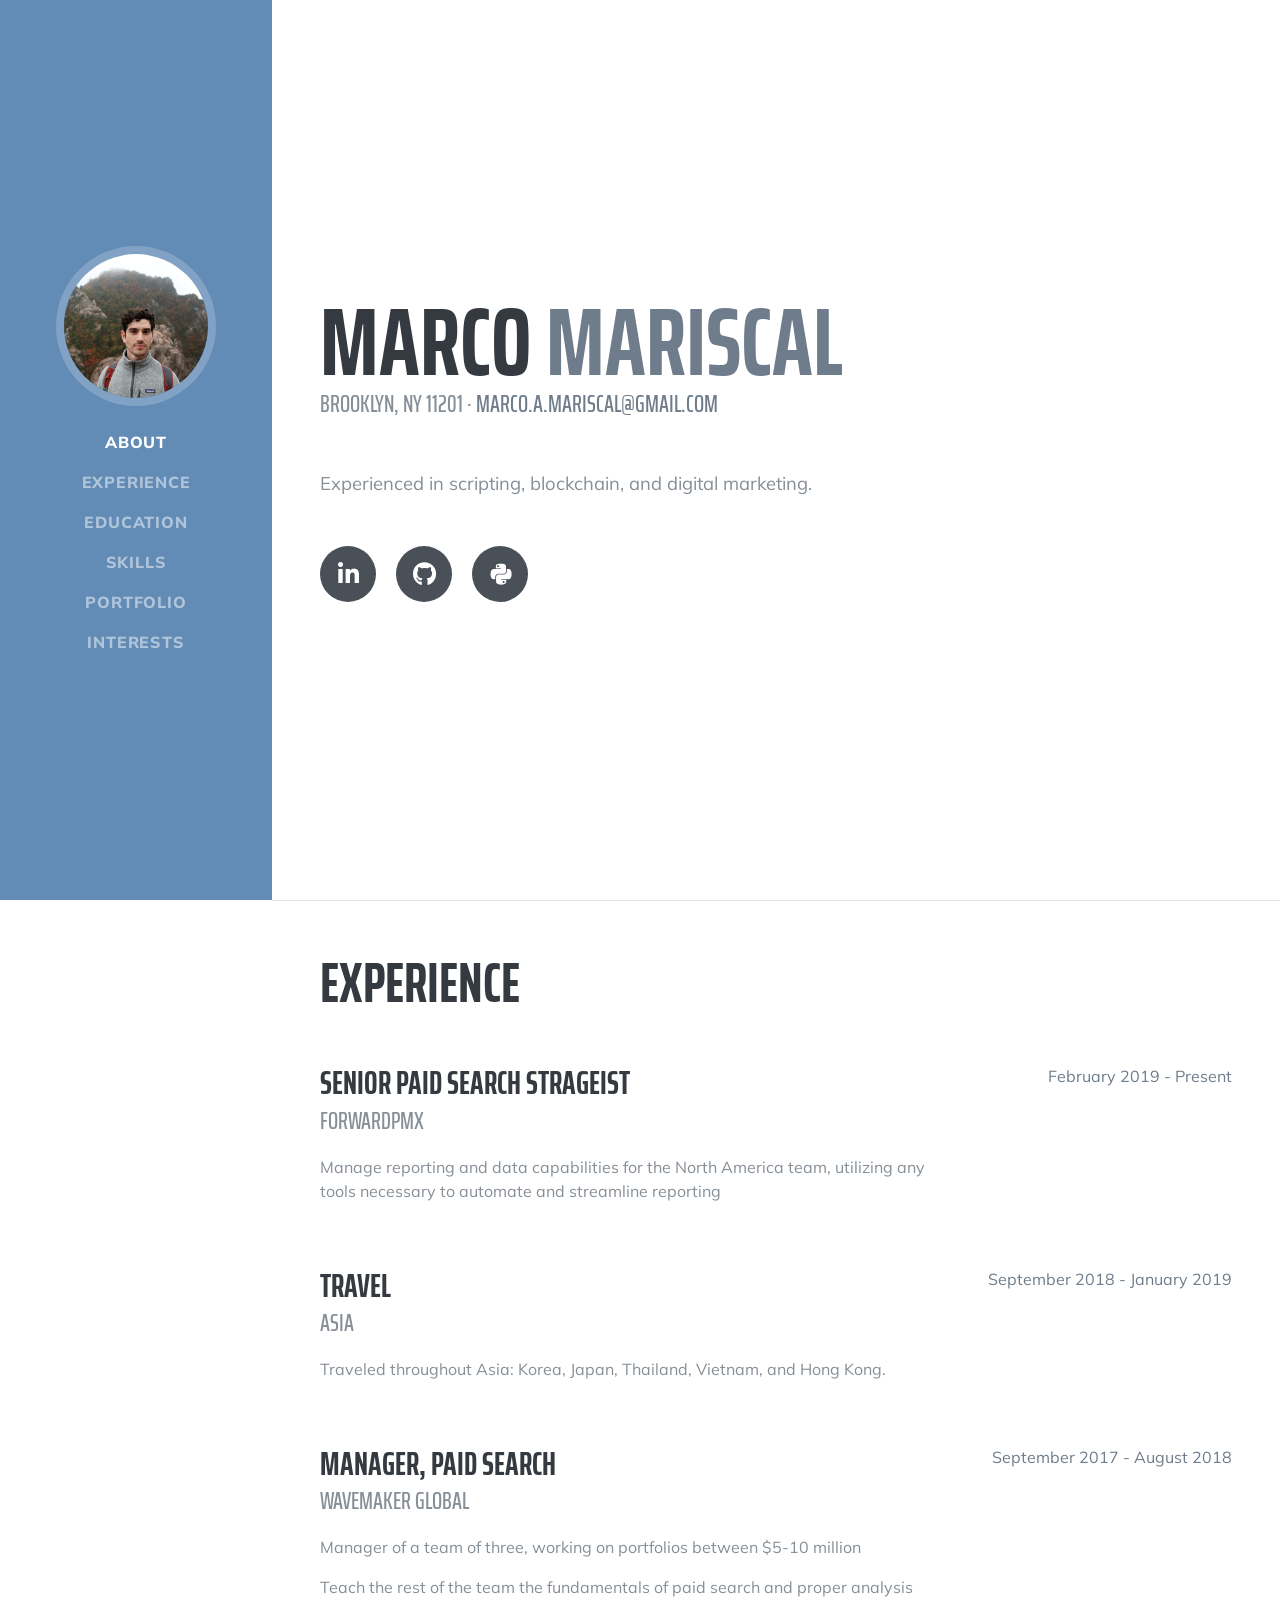
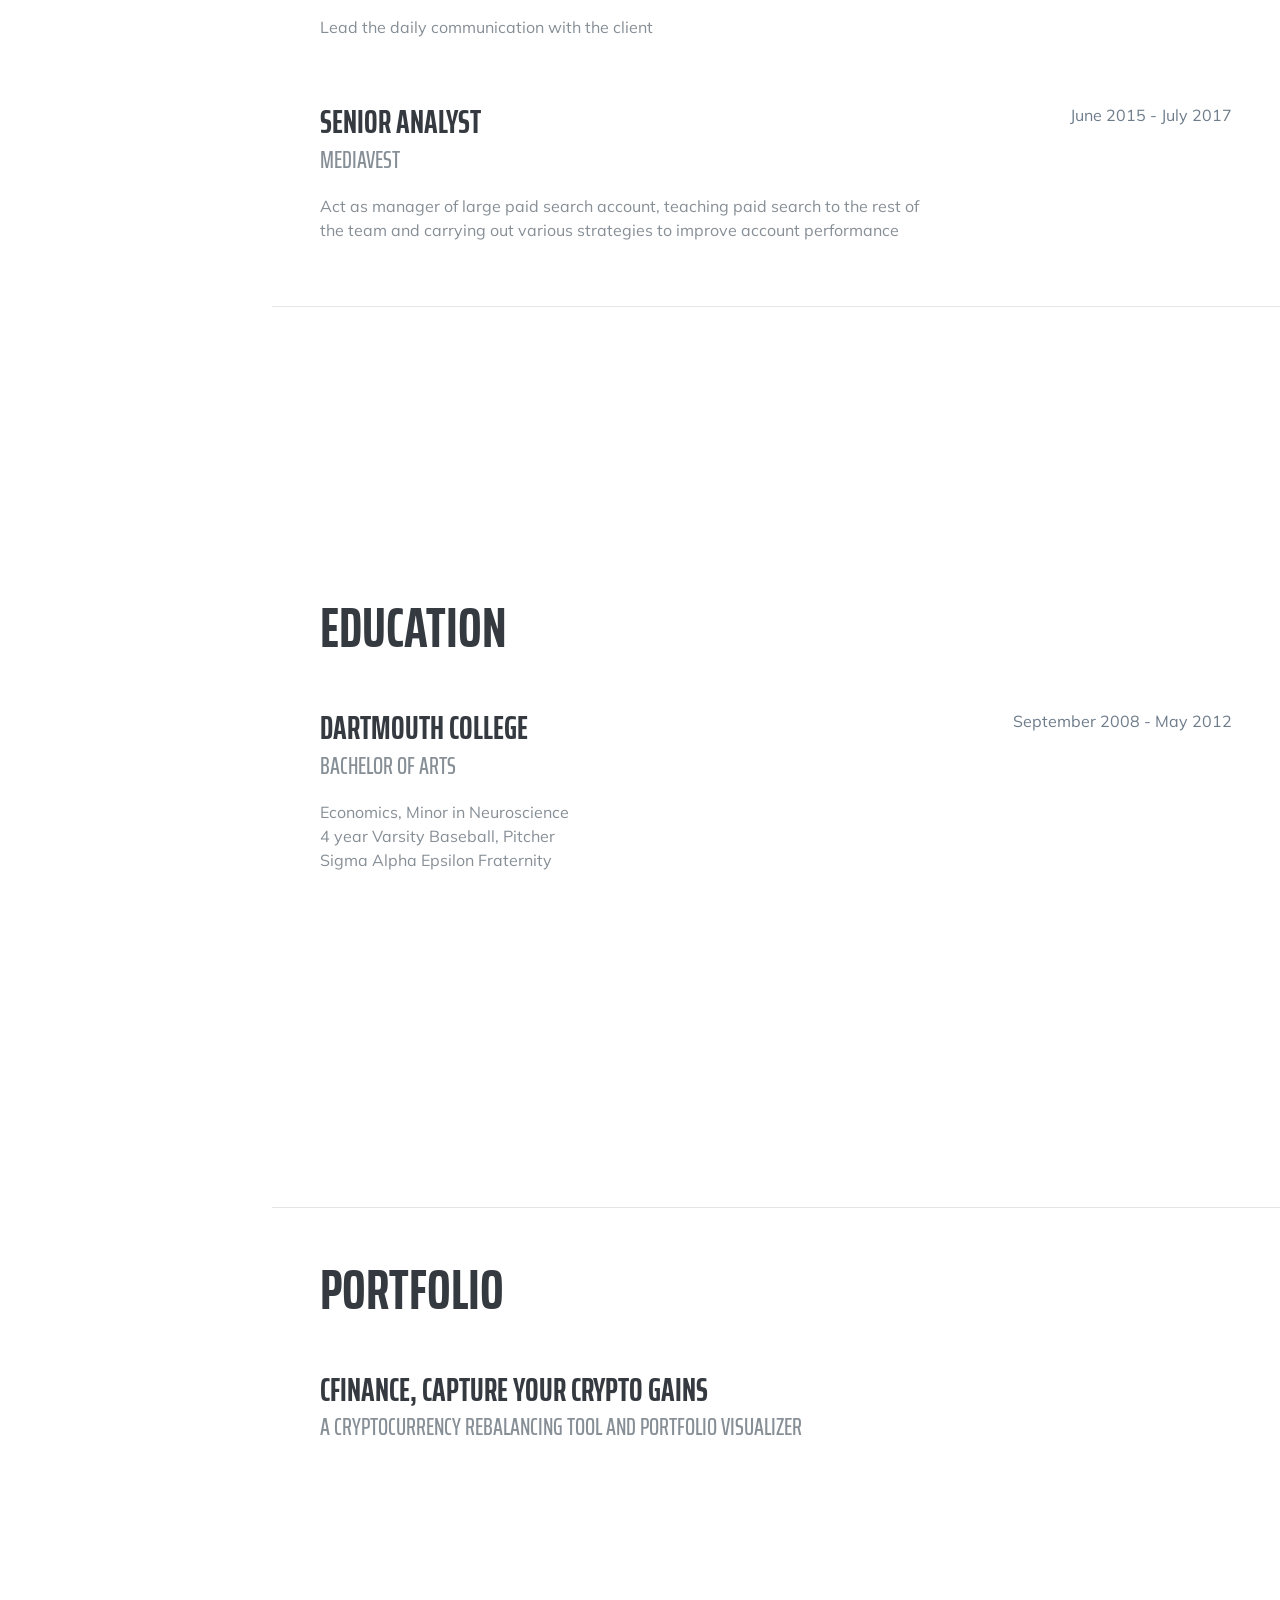
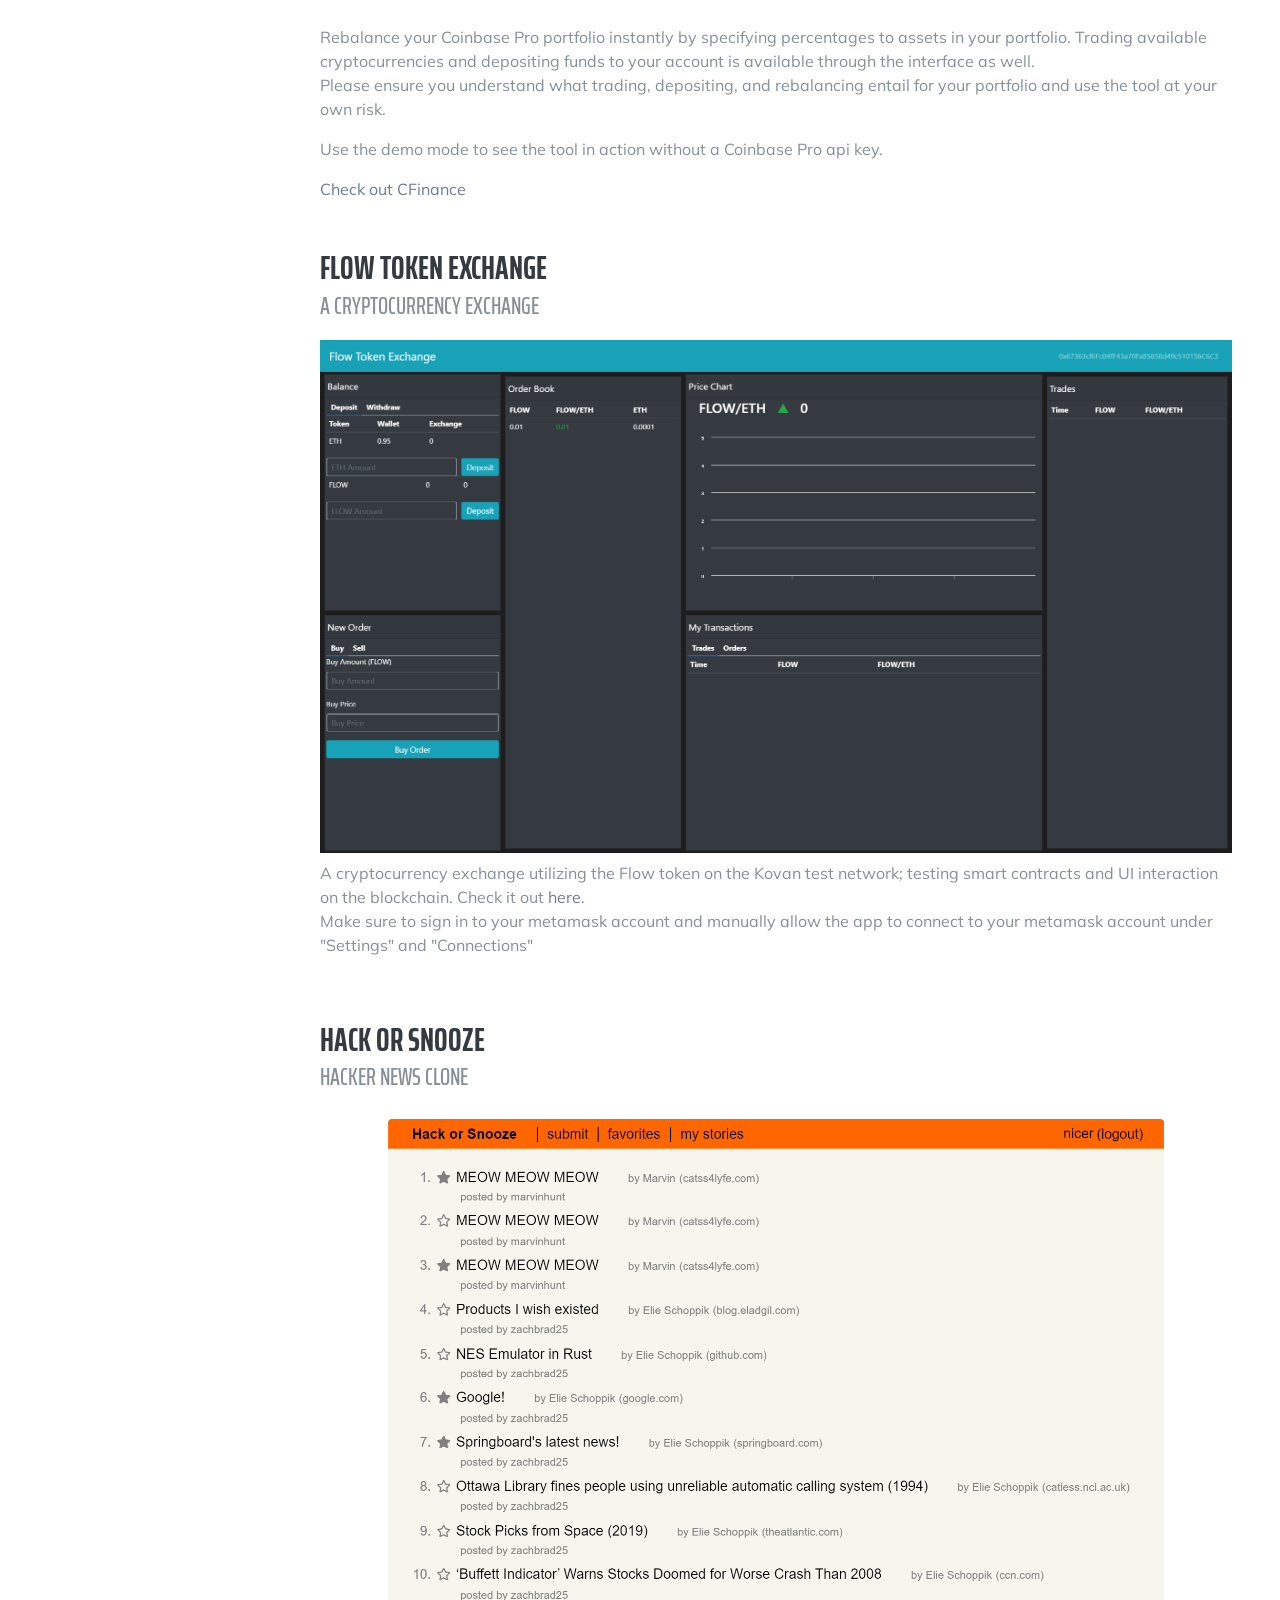
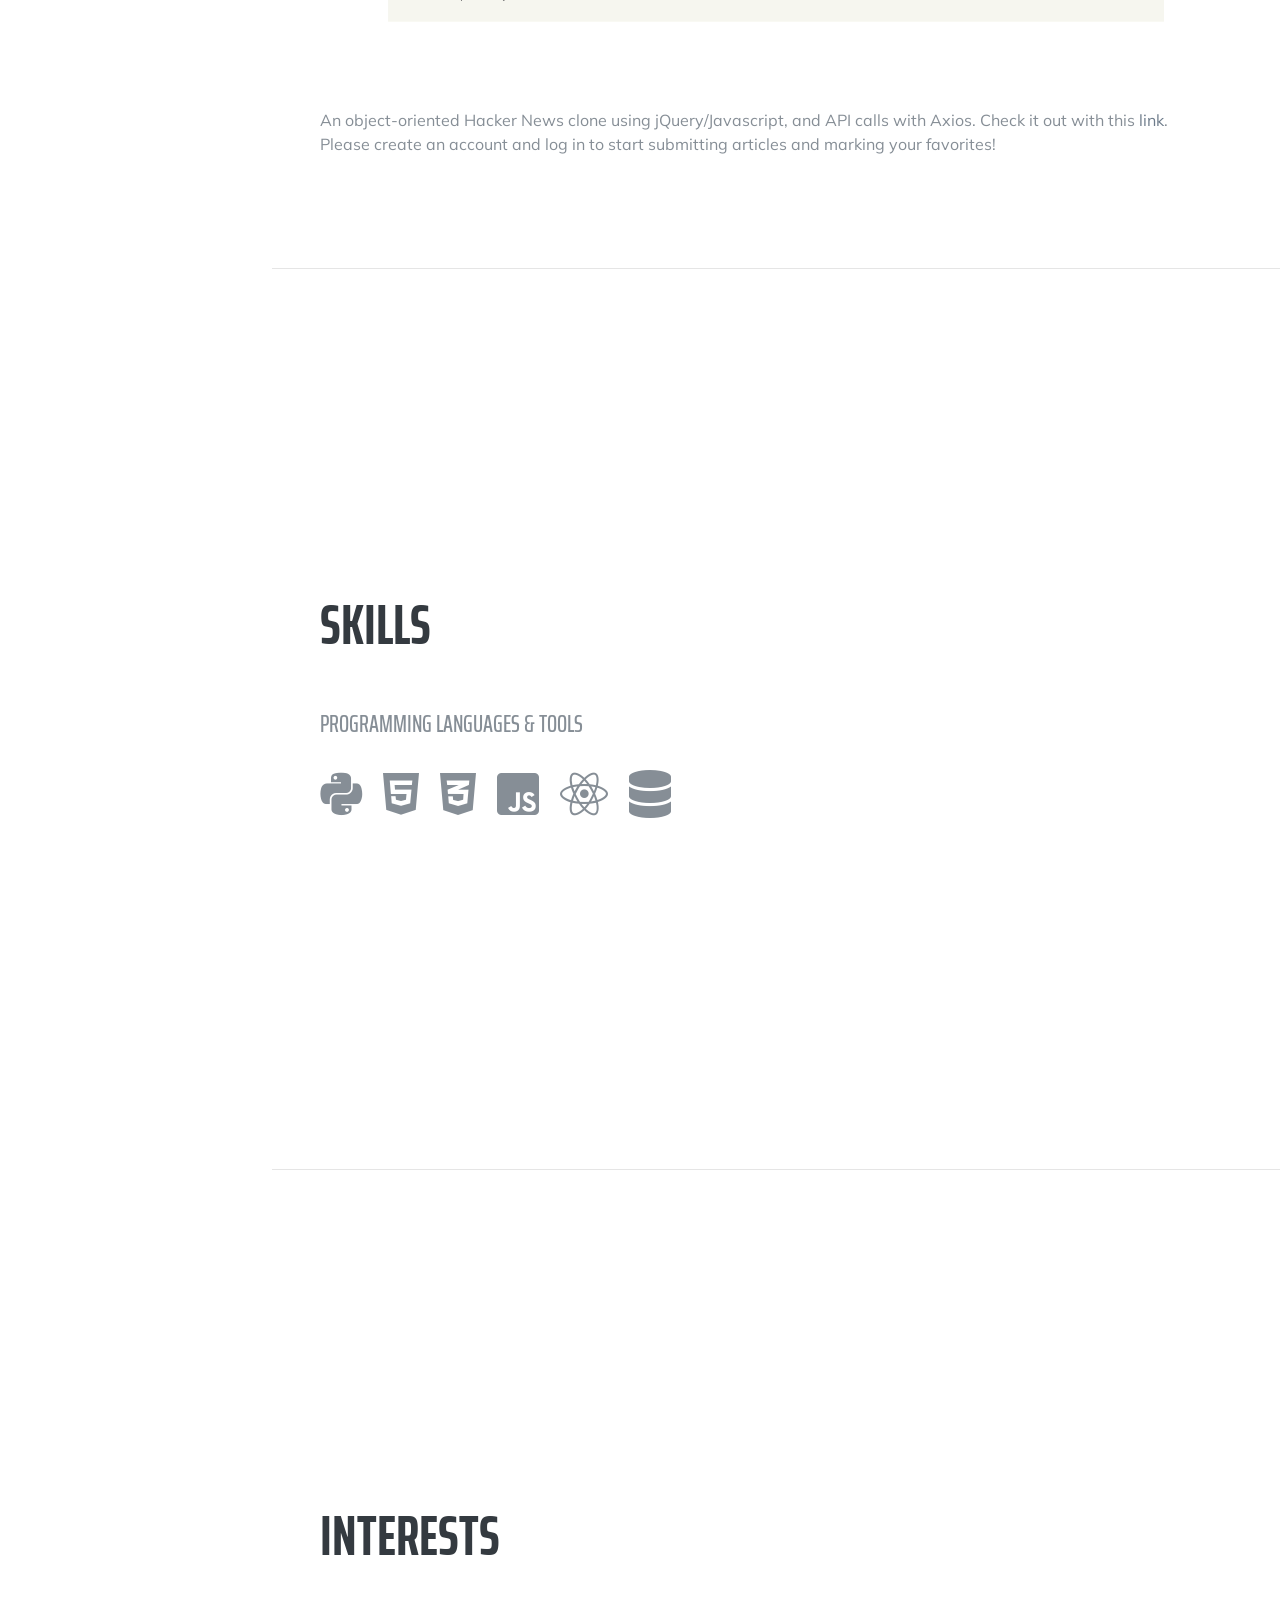
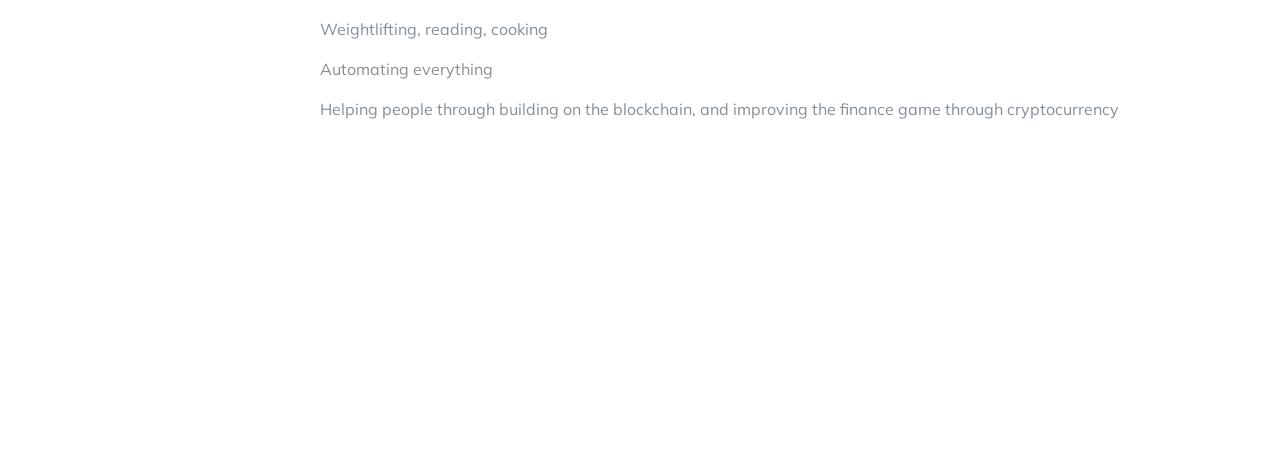
==== commit adefe745: "updating with cfinance info" ====
--- a/index.html
+++ b/index.html
@@ -173,6 +173,20 @@
         <h2 class="mb-5">Portfolio</h2>
         <div class="resume-item d-flex flex-column flex-md-row justify-content-between mb-5">
           <div class="resume-content">
+            <h3 class="mb-0">CFinance, Capture Your Crypto Gains</h3>
+            <div class="subheading mb-3">A Cryptocurrency Rebalancing Tool and Portfolio Visualizer</div>
+            <video type="video/mp4"class="img-fluid mx-auto mb-2" autoplay loop>
+              <source src="img/cfinance.mp4" type="video/mp4">
+            </video> 
+            <div>Rebalance your Coinbase Pro portfolio instantly by specifying percentages to assets in your portfolio. Trading available cryptocurrencies and depositing
+               funds to your account is available through the interface as well.</div>
+            <p>Please ensure you understand what trading, depositing, and rebalancing entail for your portfolio and use the tool at your own risk.</p>
+            <p>Use the demo mode to see the tool in action without a Coinbase Pro api key.</p>
+            <a href="http://c-finance.herokuapp.com/">Check out CFinance</a>
+          </div>
+        </div>
+        <div class="resume-item d-flex flex-column flex-md-row justify-content-between mb-5">
+          <div class="resume-content">
             <h3 class="mb-0">Flow Token Exchange</h3>
             <div class="subheading mb-3">A cryptocurrency exchange</div>
             <img class="img-fluid mx-auto mb-2" src="img/portfolio.png" alt="Flow Token Exchange">
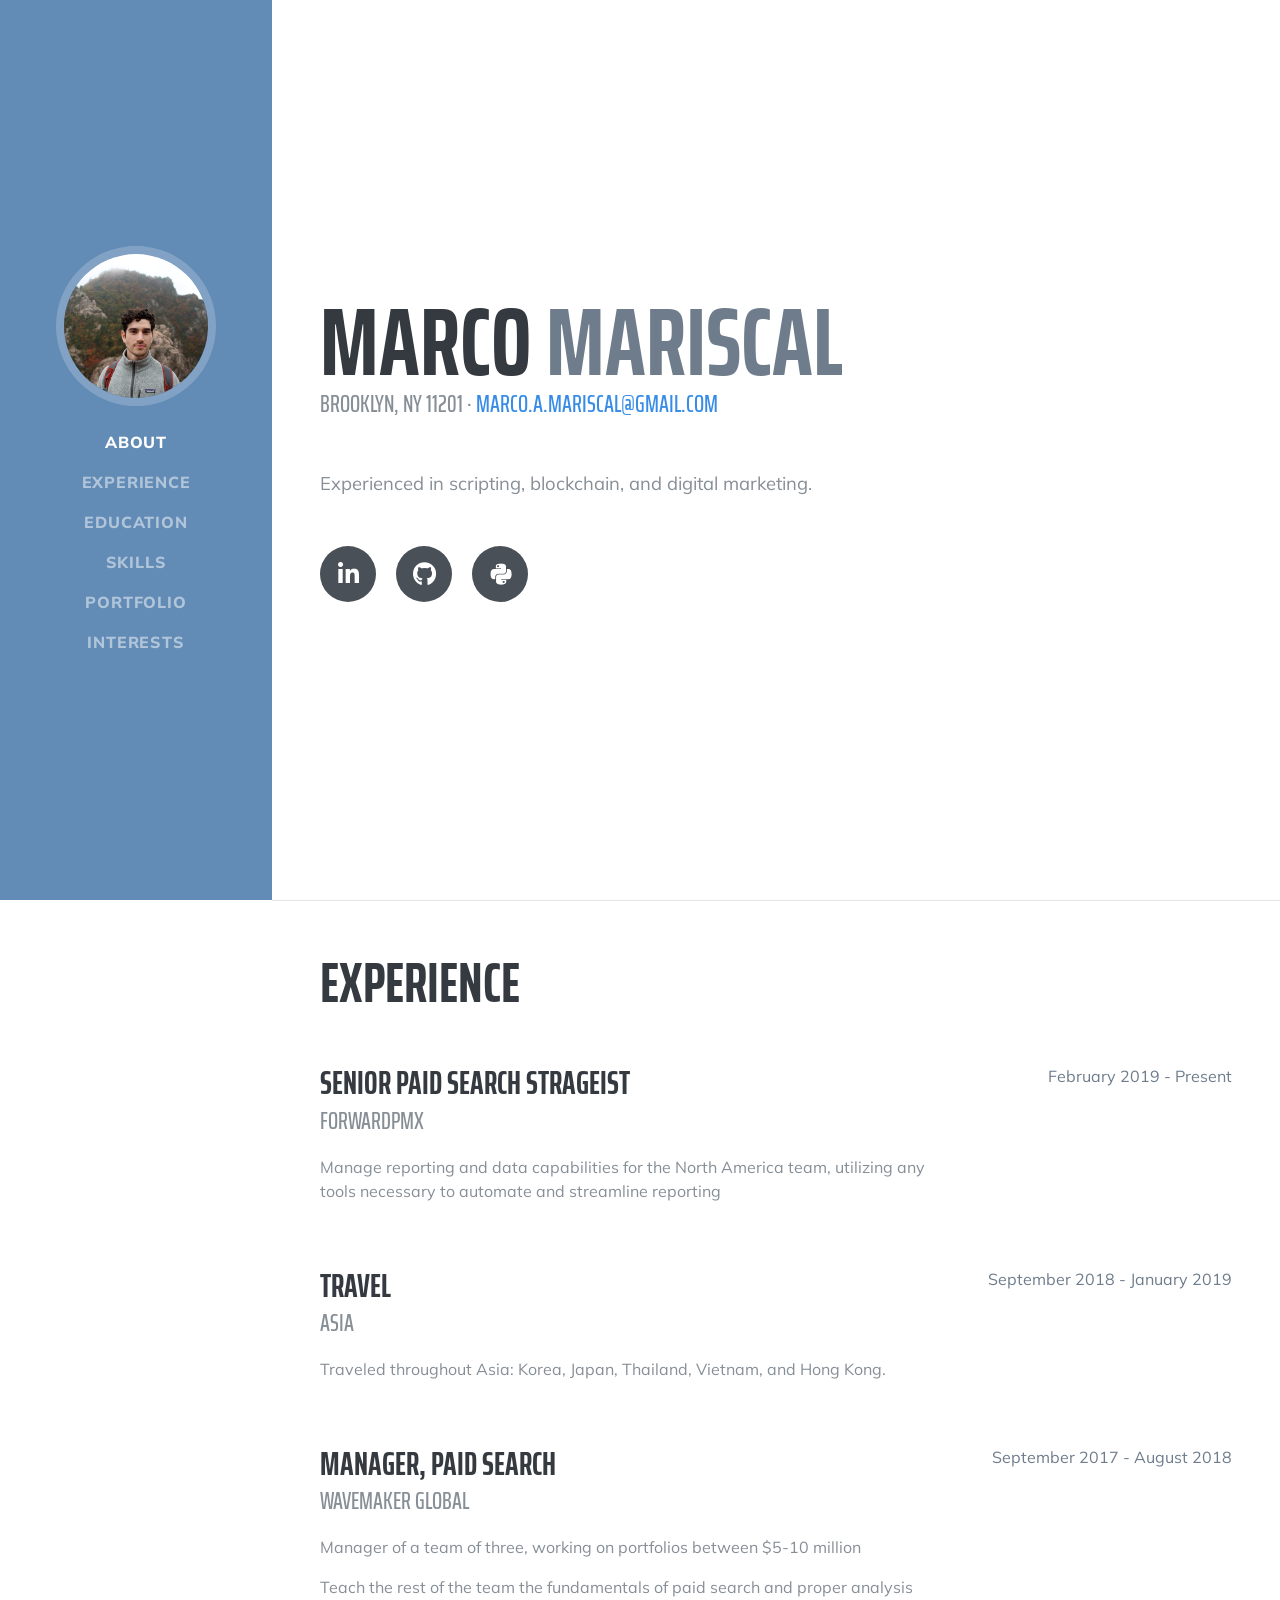
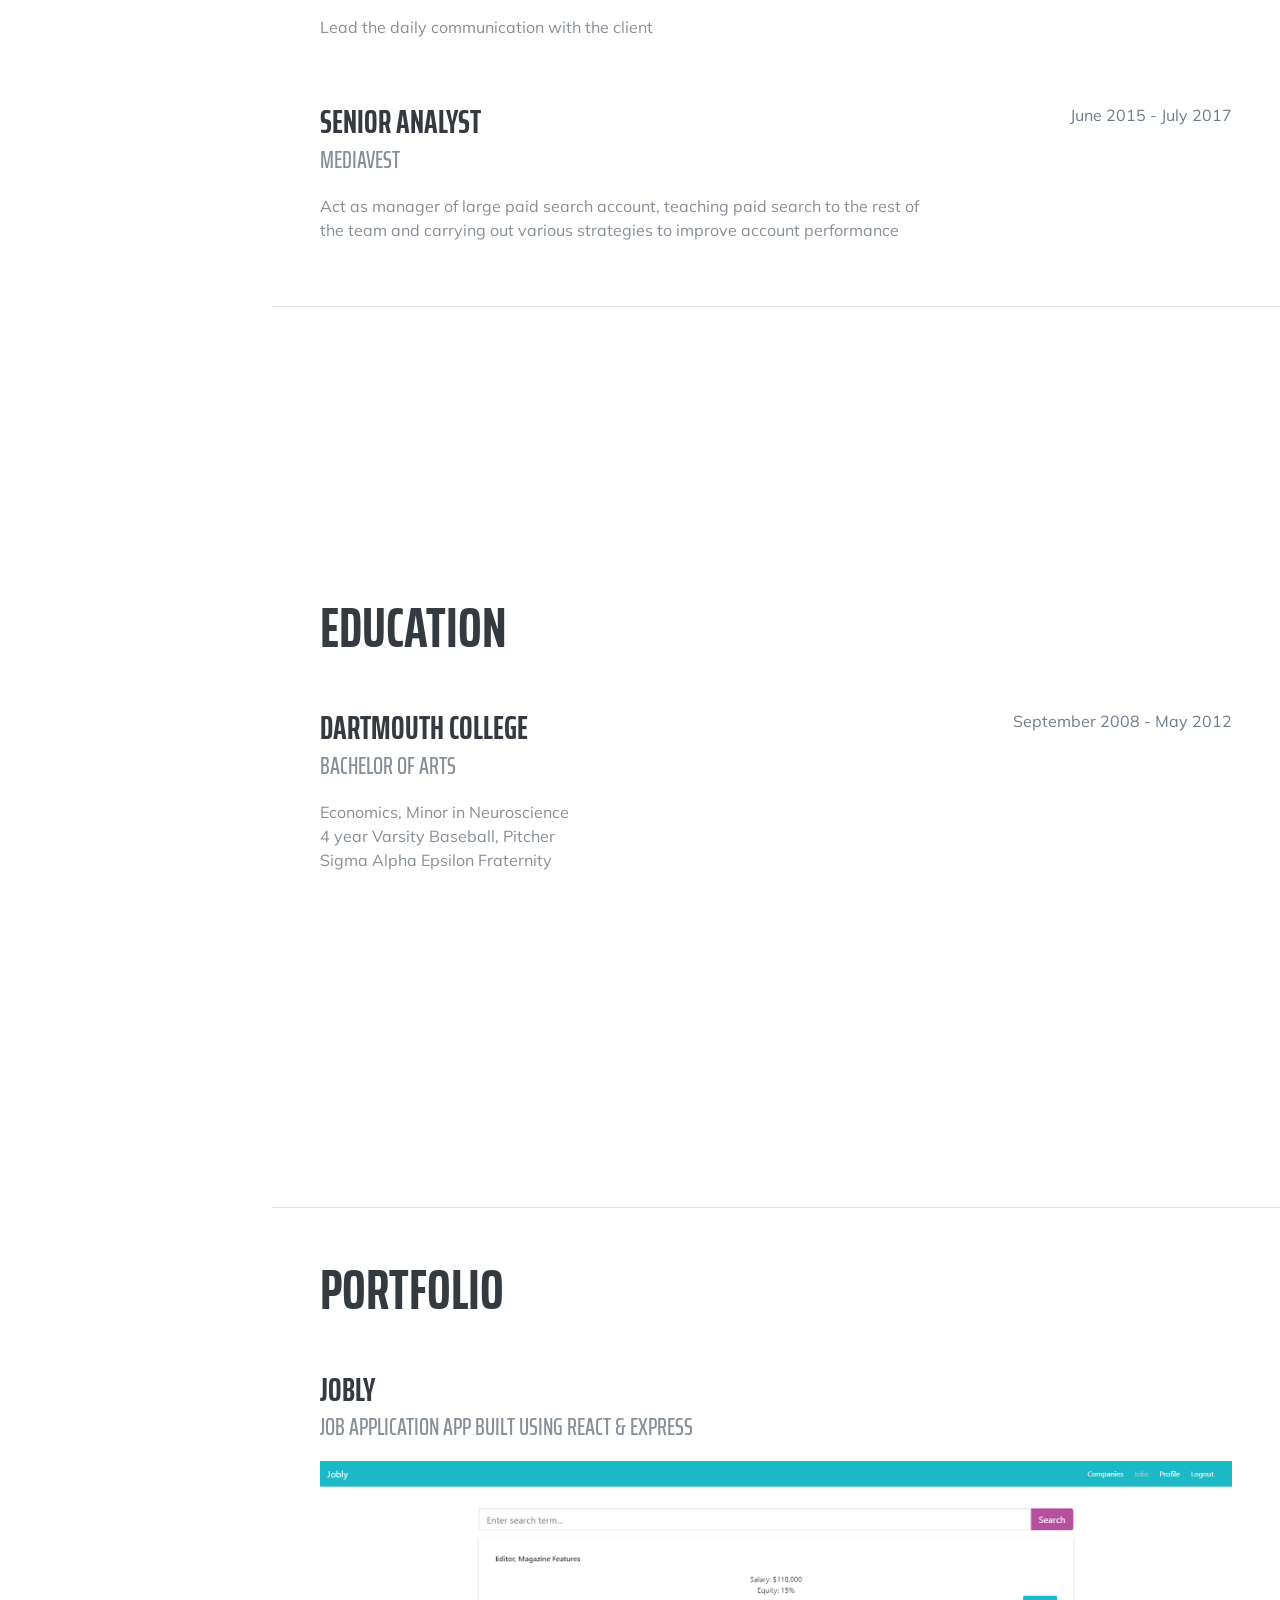
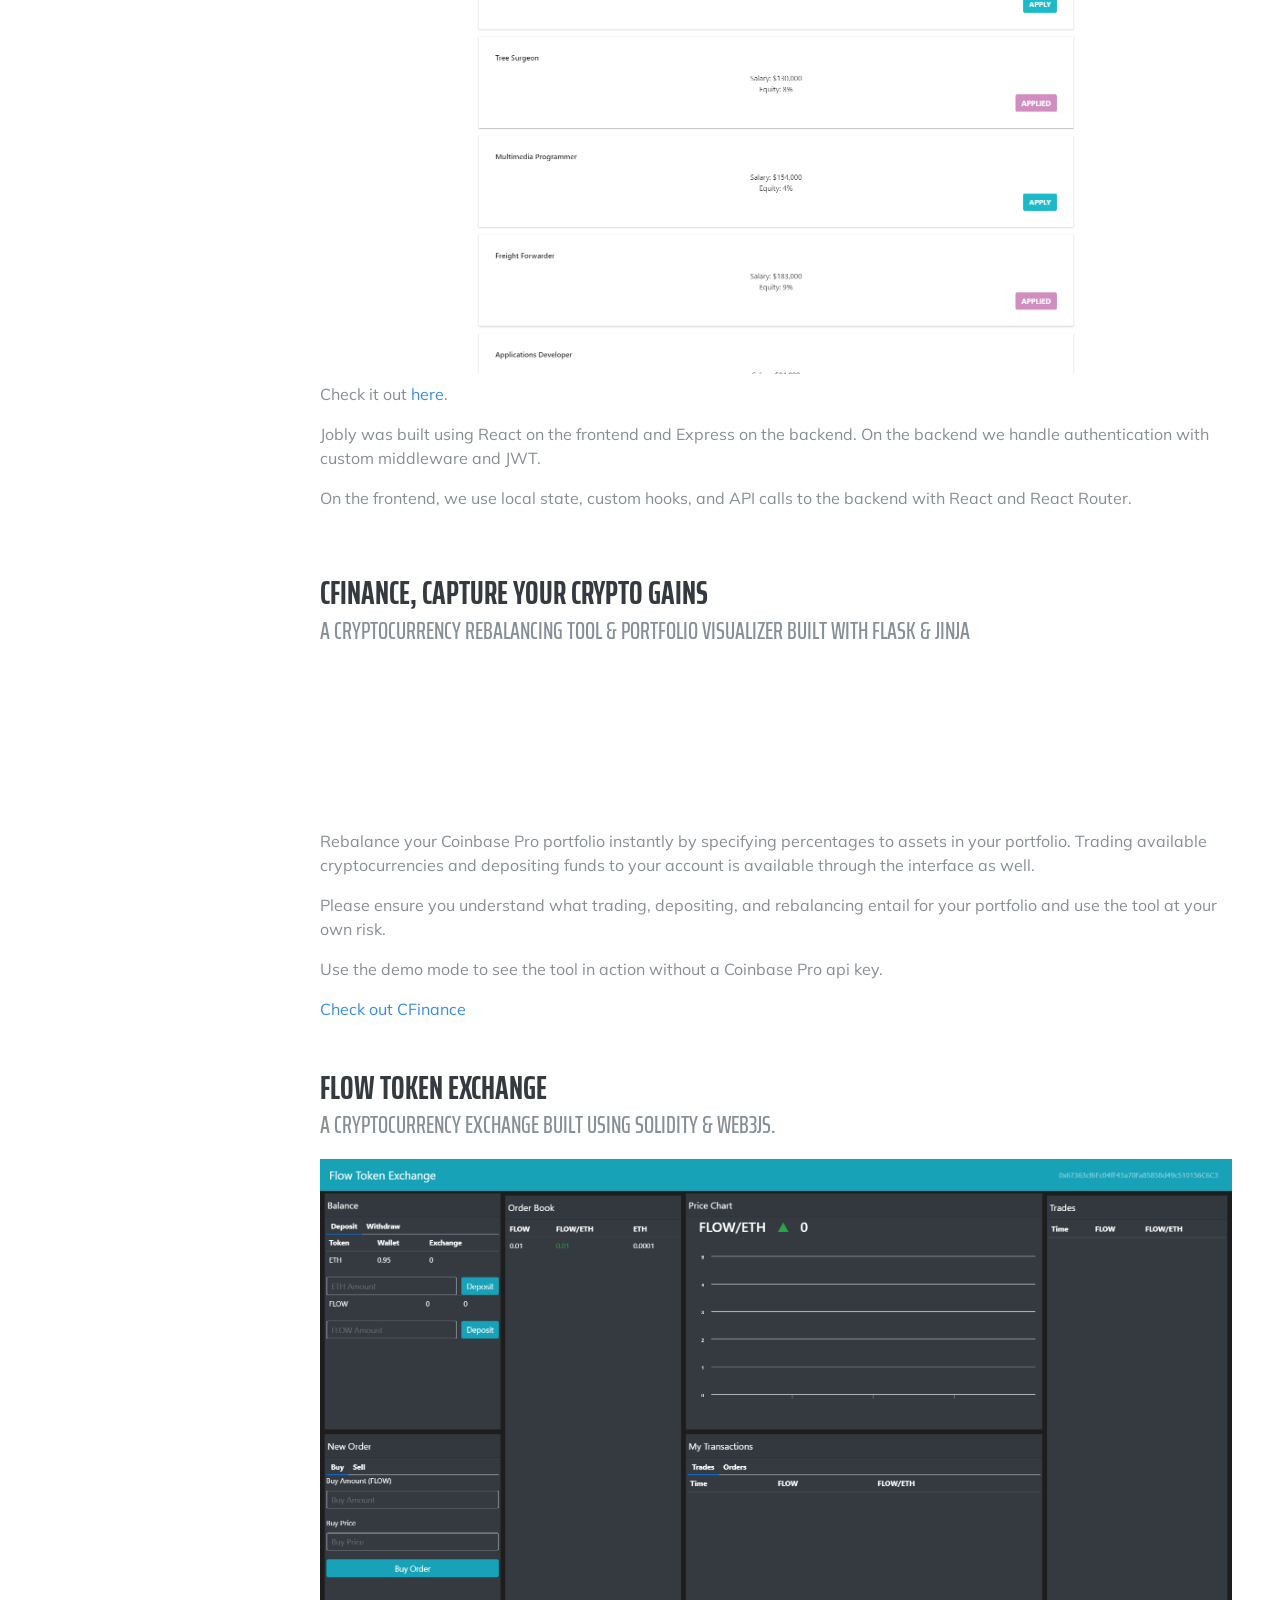
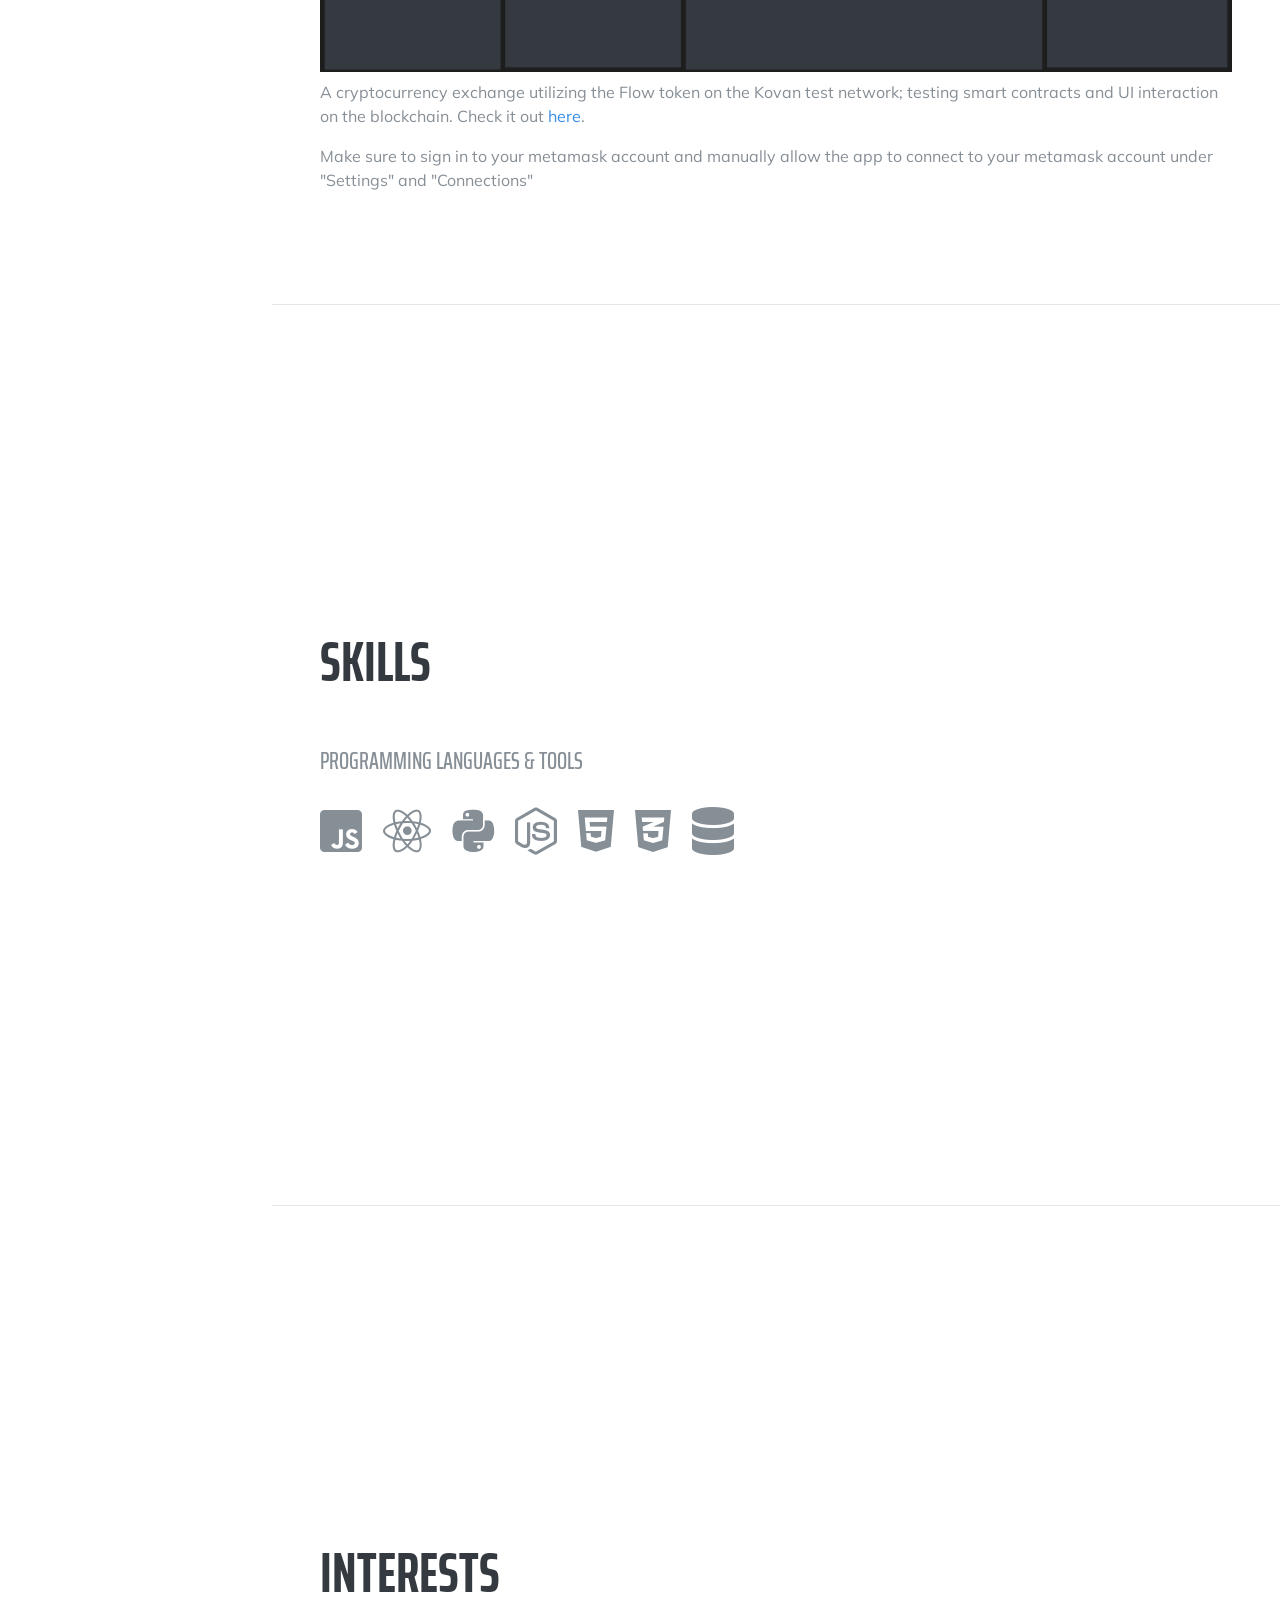
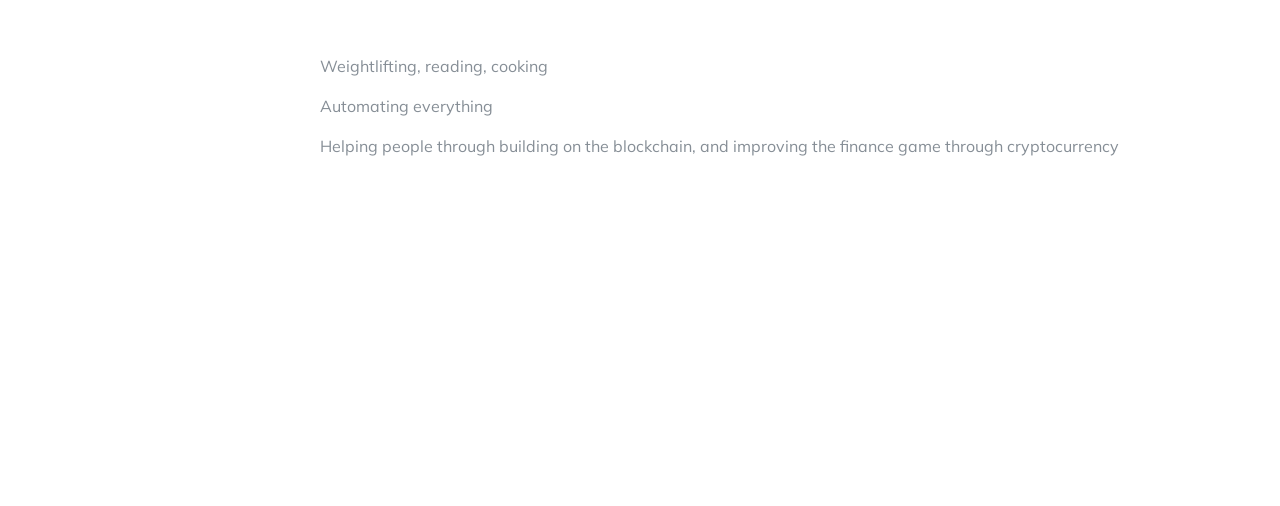
==== commit 90909b50: "updating with new project" ====
--- a/index.html
+++ b/index.html
@@ -173,13 +173,23 @@
         <h2 class="mb-5">Portfolio</h2>
         <div class="resume-item d-flex flex-column flex-md-row justify-content-between mb-5">
           <div class="resume-content">
+            <h3 class="mb-0">Jobly</h3>
+            <div class="subheading mb-3">Job Application App Built Using React & Express</div>
+            <img class="img-fluid mx-auto mb-2" src="img/portfolio1.png" alt="Jobly">
+            <p>Check it out <a href="https://mm-jobly.netlify.app/">here</a>.</p>
+            <p>Jobly was built using React on the frontend and Express on the backend. On the backend we handle authentication with custom middleware and JWT.</p>
+            <p>On the frontend, we use local state, custom hooks, and API calls to the backend with React and React Router.</p>
+          </div>
+        </div>
+        <div class="resume-item d-flex flex-column flex-md-row justify-content-between mb-5">
+          <div class="resume-content">
             <h3 class="mb-0">CFinance, Capture Your Crypto Gains</h3>
-            <div class="subheading mb-3">A Cryptocurrency Rebalancing Tool and Portfolio Visualizer</div>
+            <div class="subheading mb-3">A Cryptocurrency Rebalancing Tool & Portfolio Visualizer Built With Flask & Jinja</div>
             <video type="video/mp4"class="img-fluid mx-auto mb-2" autoplay loop>
               <source src="img/cfinance.mp4" type="video/mp4">
             </video> 
-            <div>Rebalance your Coinbase Pro portfolio instantly by specifying percentages to assets in your portfolio. Trading available cryptocurrencies and depositing
-               funds to your account is available through the interface as well.</div>
+            <p>Rebalance your Coinbase Pro portfolio instantly by specifying percentages to assets in your portfolio. Trading available cryptocurrencies and depositing
+               funds to your account is available through the interface as well.</p>
             <p>Please ensure you understand what trading, depositing, and rebalancing entail for your portfolio and use the tool at your own risk.</p>
             <p>Use the demo mode to see the tool in action without a Coinbase Pro api key.</p>
             <a href="http://c-finance.herokuapp.com/">Check out CFinance</a>
@@ -188,24 +198,15 @@
         <div class="resume-item d-flex flex-column flex-md-row justify-content-between mb-5">
           <div class="resume-content">
             <h3 class="mb-0">Flow Token Exchange</h3>
-            <div class="subheading mb-3">A cryptocurrency exchange</div>
-            <img class="img-fluid mx-auto mb-2" src="img/portfolio.png" alt="Flow Token Exchange">
-            <div>A cryptocurrency exchange utilizing the Flow token on the Kovan
-                test network; testing smart contracts and UI interaction on the blockchain. Check it out <a href="https://flow-token-exchange.herokuapp.com/">here</a>.</div>
+            <div class="subheading mb-3">A Cryptocurrency Exchange Built Using Solidity & Web3js.</div>
+            <img class="img-fluid mx-auto mb-2" src="img/portfolio3.png" alt="Flow Token Exchange">
+            <p>A cryptocurrency exchange utilizing the Flow token on the Kovan
+                test network; testing smart contracts and UI interaction on the blockchain. Check it out <a href="https://flow-token-exchange.herokuapp.com/">here</a>.</p>
             <p>Make sure to sign in to your metamask account and manually
             allow the app to connect to your metamask account under "Settings"
             and "Connections"</p>
           </div>
         </div>
-        <div class="resume-item d-flex flex-column flex-md-row justify-content-between mb-5">
-          <div class="resume-content">
-            <h3 class="mb-0">Hack or Snooze</h3>
-            <div class="subheading mb-3">Hacker News Clone</div>
-            <img class="img-fluid mx-auto mb-2" src="img/portfolio2.png" alt="Hack or Snooze">
-            <div>An object-oriented Hacker News clone using jQuery/Javascript, and API calls with Axios. Check it out with this <a href="https://marcomariscal.github.io/hack-or-snooze/">link</a>.</div>
-            <p>Please create an account and log in to start submitting articles and marking your favorites!</p>
-          </div>
-        </div>
       </div>
     </section>
 
@@ -217,23 +218,23 @@
         <div class="subheading mb-3">Programming Languages &amp; Tools</div>
         <ul class="list-inline dev-icons">
           <li class="list-inline-item">
+            <i class="fab fa-js-square"></i>
+          </li>
+          <li class="list-inline-item">
+            <i class="fab fa-react"></i>
+          </li>
+          <li class="list-inline-item">
             <i class="fab fa-python"></i>
           </li>
           <li class="list-inline-item">
+            <i class="fab fa-node-js"></i>
+          </li>
+          <li class="list-inline-item">
             <i class="fab fa-html5"></i>
           </li>
           <li class="list-inline-item">
             <i class="fab fa-css3-alt"></i>
           </li>
-          <li class="list-inline-item">
-            <i class="fab fa-js-square"></i>
-          </li>
-          <li class="list-inline-item">
-            <i class="fab fa-react"></i>
-          </li>
-          <!-- <li class="list-inline-item">
-            <i class="fab fa-node-js"></i>
-          </li> -->
           <li class="list-inline-item">
             <i class="fas fa-database"></i>
           </li>
--- a/css/resume.css
+++ b/css/resume.css
@@ -1,5 +1,7 @@
 body {
-  font-family: 'Muli', -apple-system, BlinkMacSystemFont, 'Segoe UI', Roboto, 'Helvetica Neue', Arial, sans-serif, 'Apple Color Emoji', 'Segoe UI Emoji', 'Segoe UI Symbol', 'Noto Color Emoji';
+  font-family: "Muli", -apple-system, BlinkMacSystemFont, "Segoe UI", Roboto,
+    "Helvetica Neue", Arial, sans-serif, "Apple Color Emoji", "Segoe UI Emoji",
+    "Segoe UI Symbol", "Noto Color Emoji";
   padding-top: 54px;
   color: #868e96;
 }
@@ -17,7 +19,9 @@
 h4,
 h5,
 h6 {
-  font-family: 'Saira Extra Condensed', -apple-system, BlinkMacSystemFont, 'Segoe UI', Roboto, 'Helvetica Neue', Arial, sans-serif, 'Apple Color Emoji', 'Segoe UI Emoji', 'Segoe UI Symbol', 'Noto Color Emoji';
+  font-family: "Saira Extra Condensed", -apple-system, BlinkMacSystemFont,
+    "Segoe UI", Roboto, "Helvetica Neue", Arial, sans-serif, "Apple Color Emoji",
+    "Segoe UI Emoji", "Segoe UI Symbol", "Noto Color Emoji";
   font-weight: 700;
   text-transform: uppercase;
   color: #343a40;
@@ -44,7 +48,9 @@
 .subheading {
   text-transform: uppercase;
   font-weight: 500;
-  font-family: 'Saira Extra Condensed', -apple-system, BlinkMacSystemFont, 'Segoe UI', Roboto, 'Helvetica Neue', Arial, sans-serif, 'Apple Color Emoji', 'Segoe UI Emoji', 'Segoe UI Symbol', 'Noto Color Emoji';
+  font-family: "Saira Extra Condensed", -apple-system, BlinkMacSystemFont,
+    "Segoe UI", Roboto, "Helvetica Neue", Arial, sans-serif, "Apple Color Emoji",
+    "Segoe UI Emoji", "Segoe UI Symbol", "Noto Color Emoji";
   font-size: 1.5rem;
 }
 
@@ -174,13 +180,15 @@
 }
 
 .text-primary {
-  color: #6E7C8B !important;
+  color: #6e7c8b !important;
 }
 
 a {
-  color: #6E7C8B;
+  color: #378ce7;
 }
 
-a:hover, a:focus, a:active {
-  color: #6E7C8B;
+a:hover,
+a:focus,
+a:active {
+  color: #6e7c8b;
 }
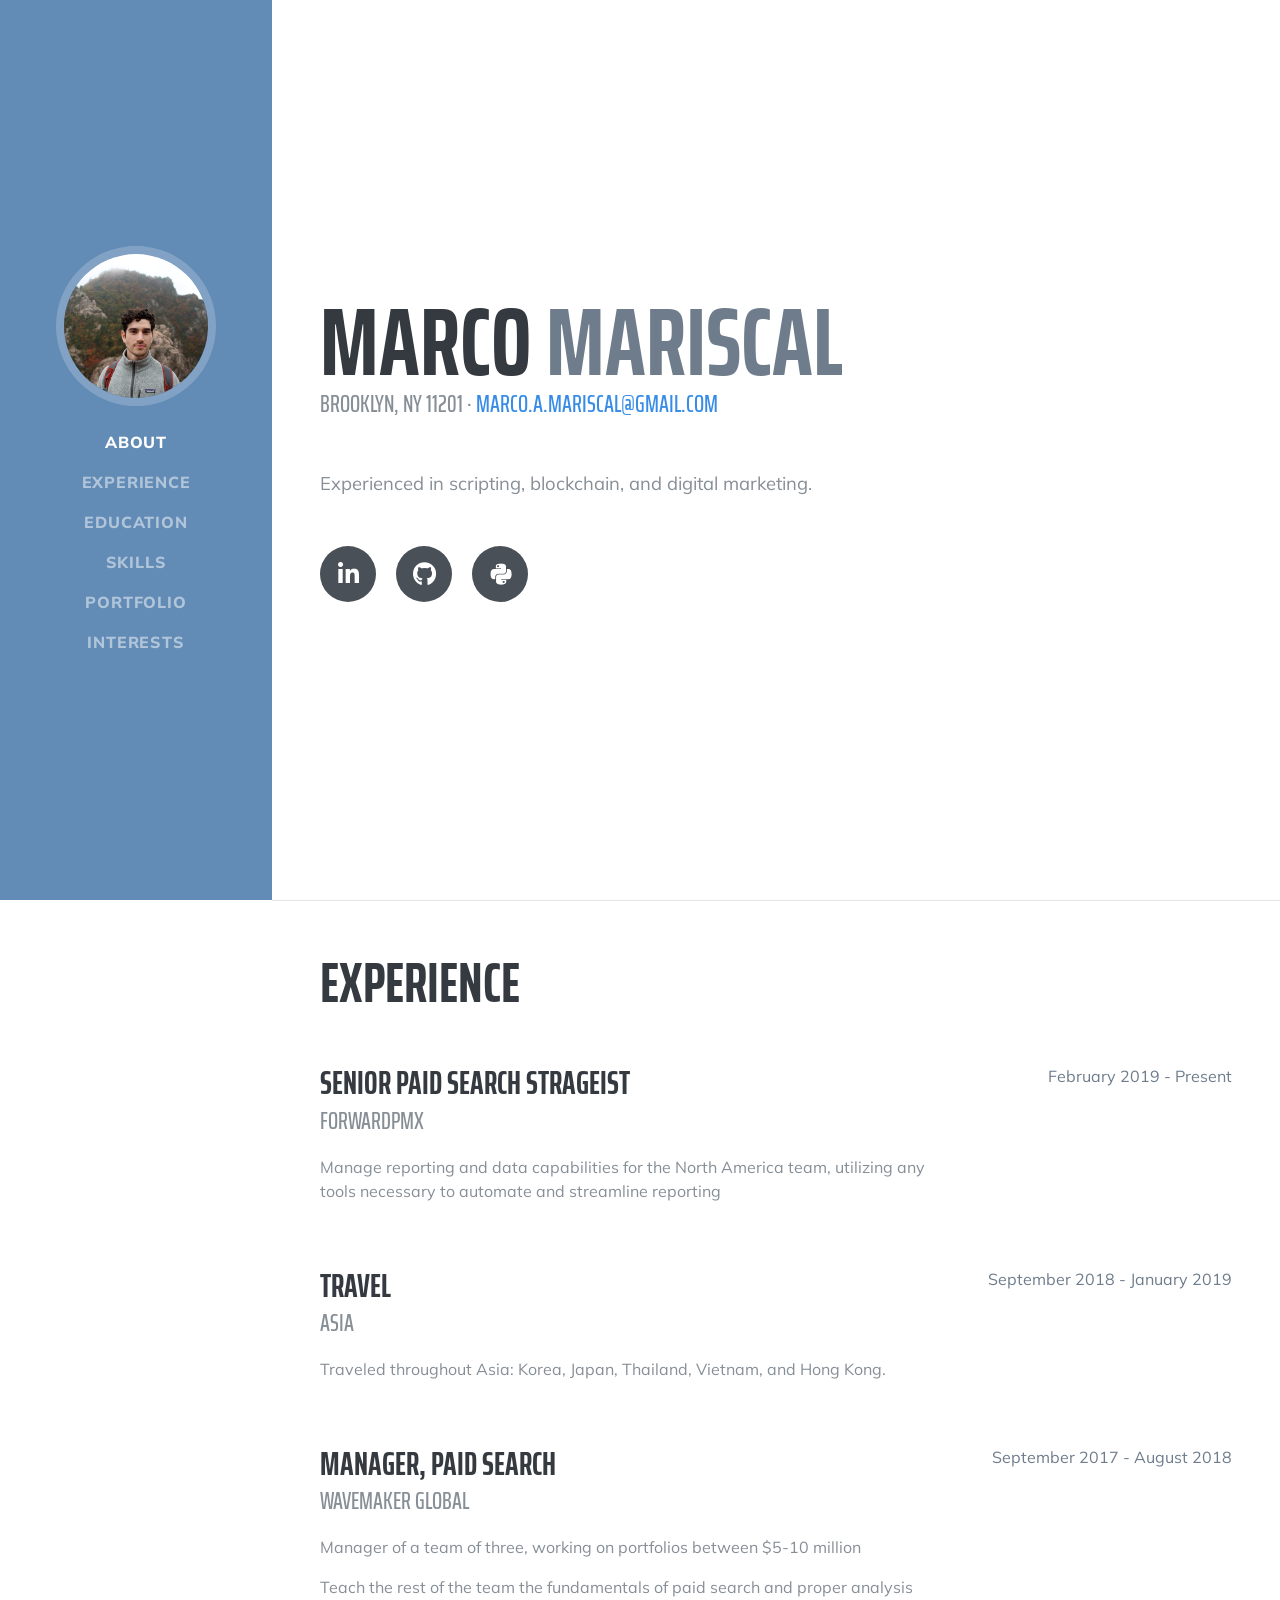
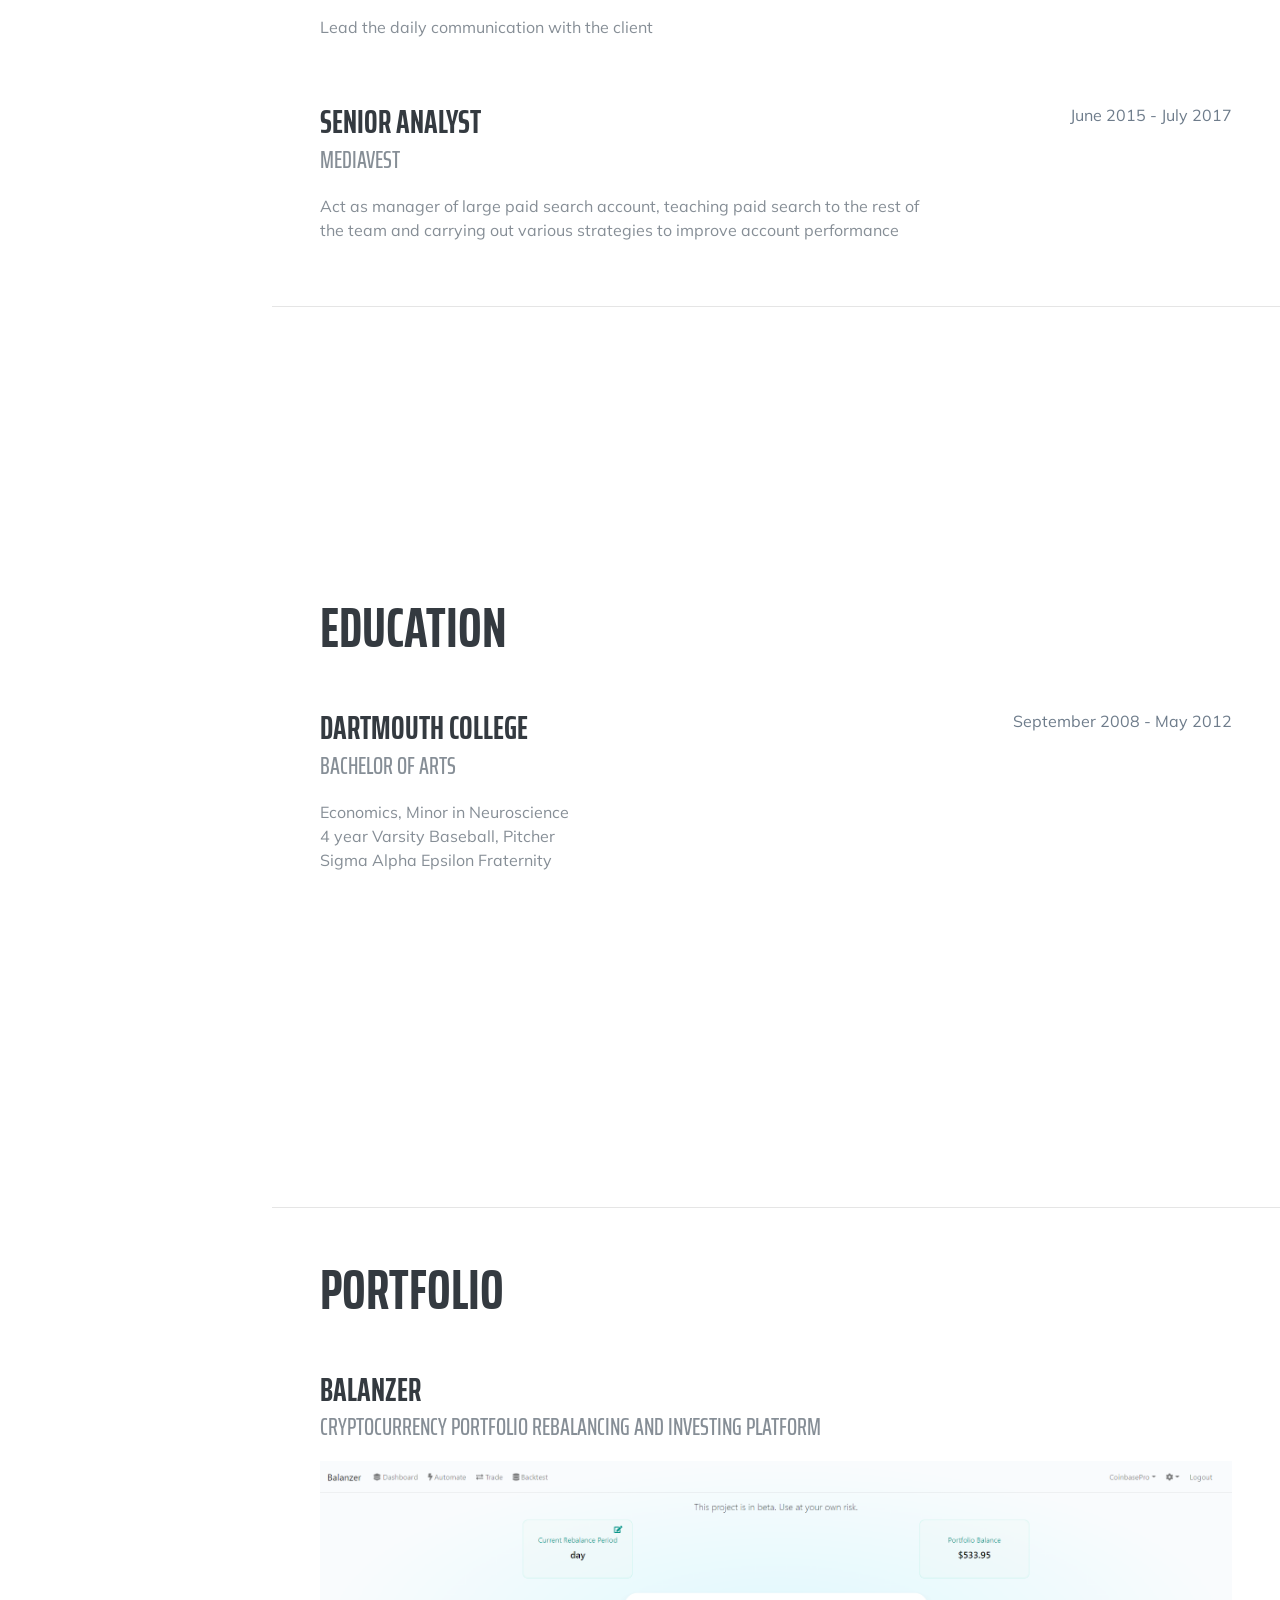
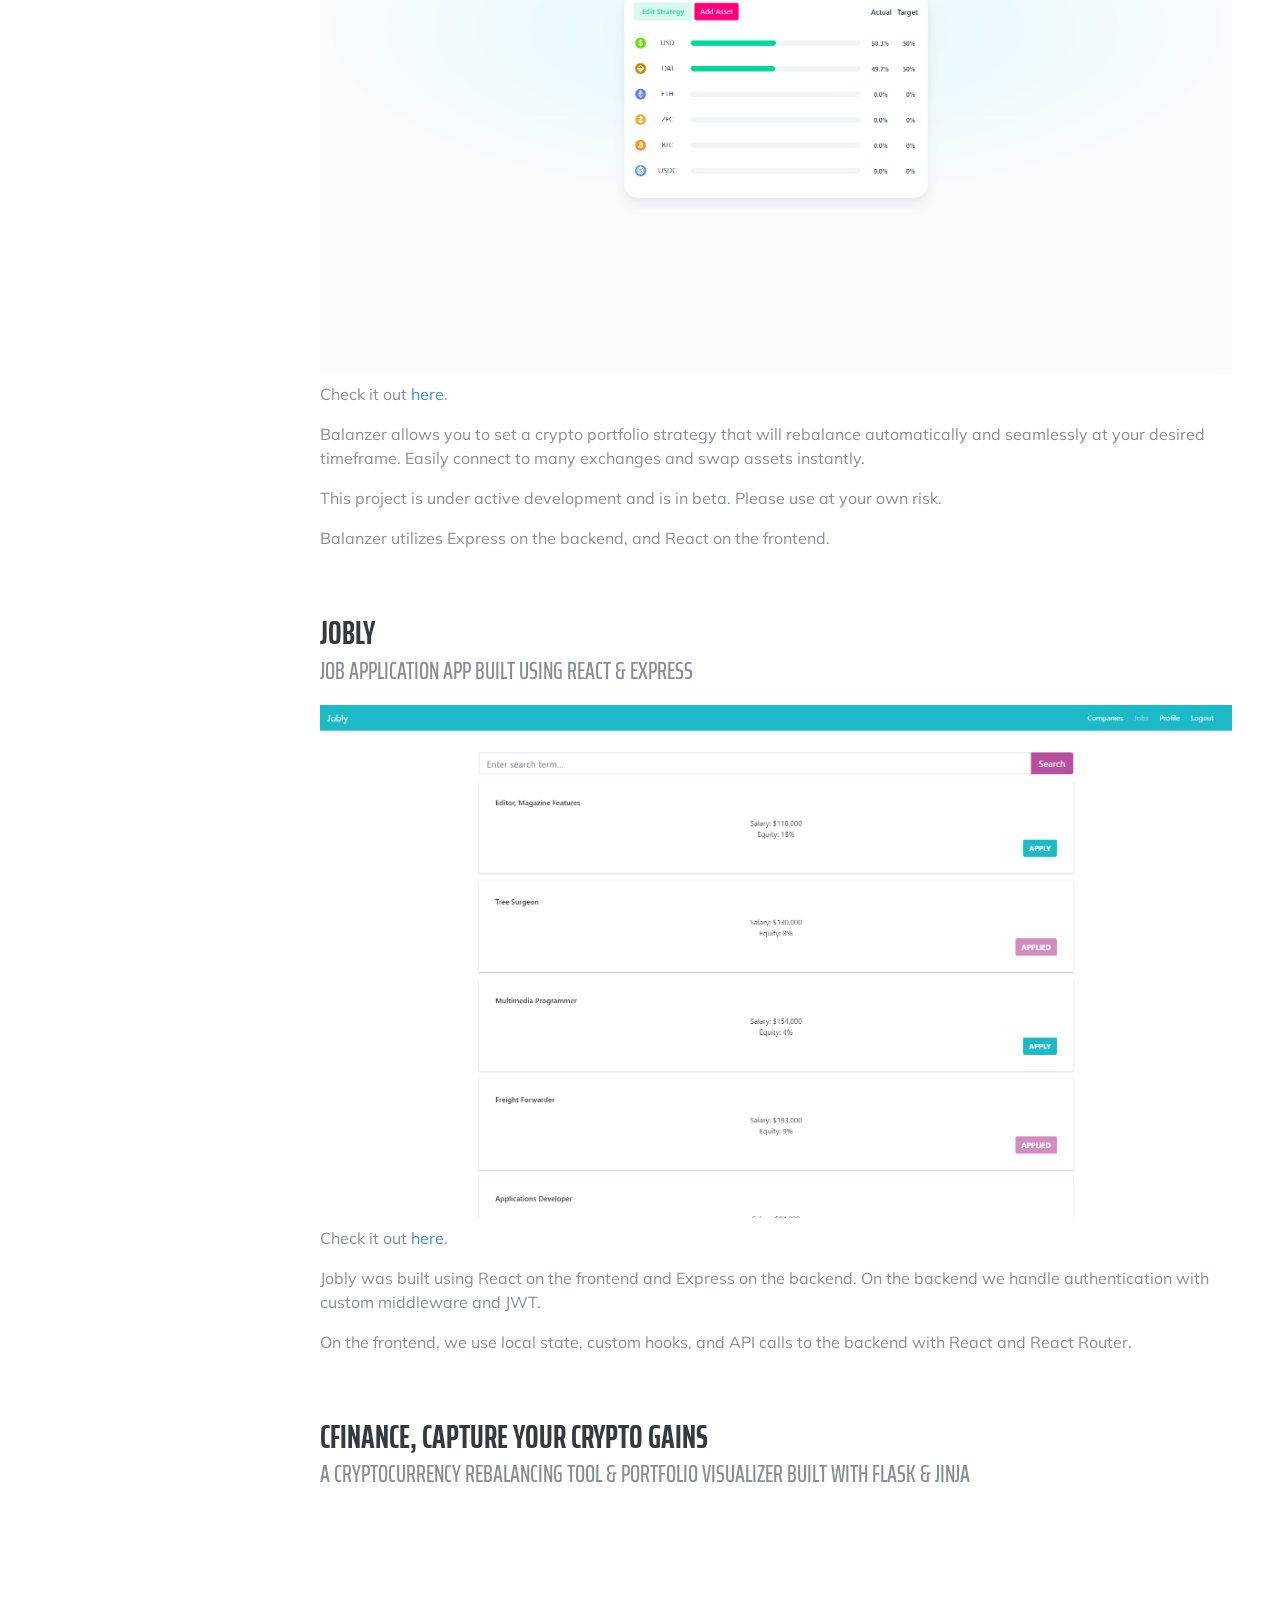
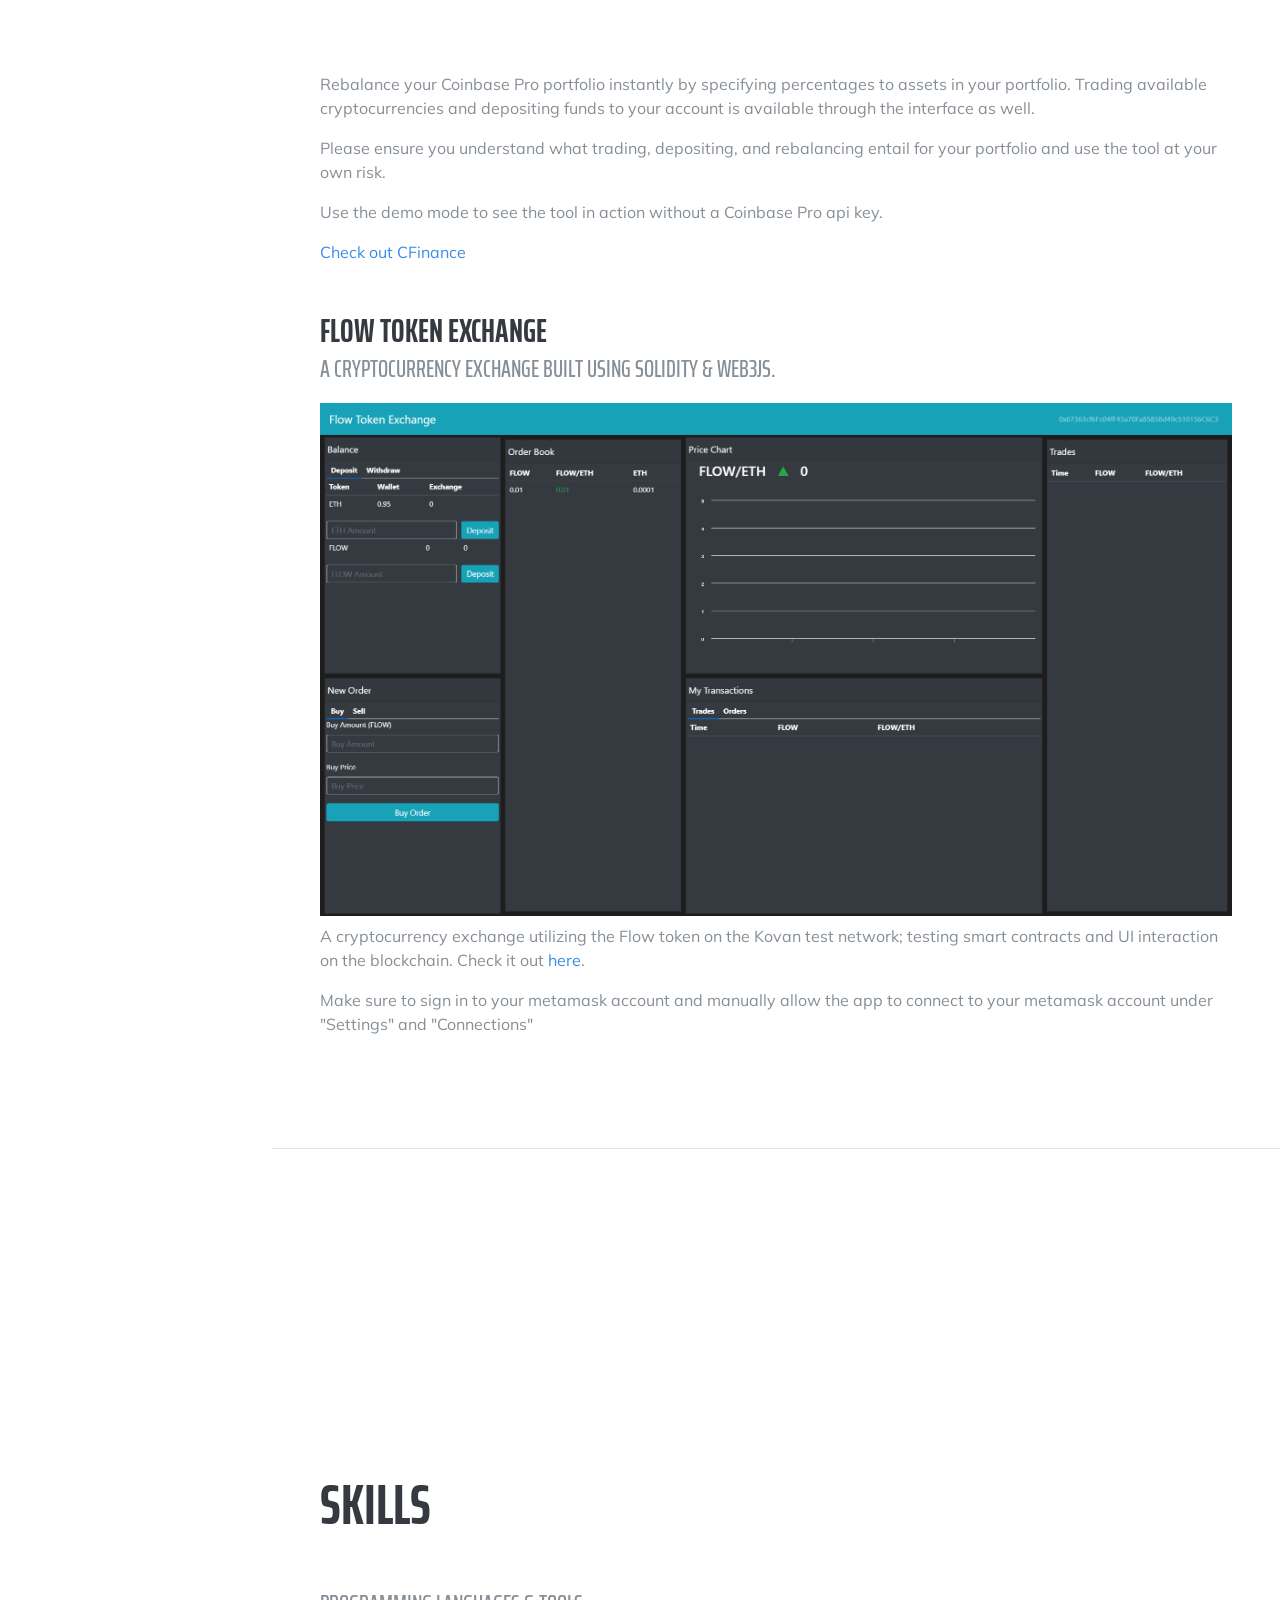
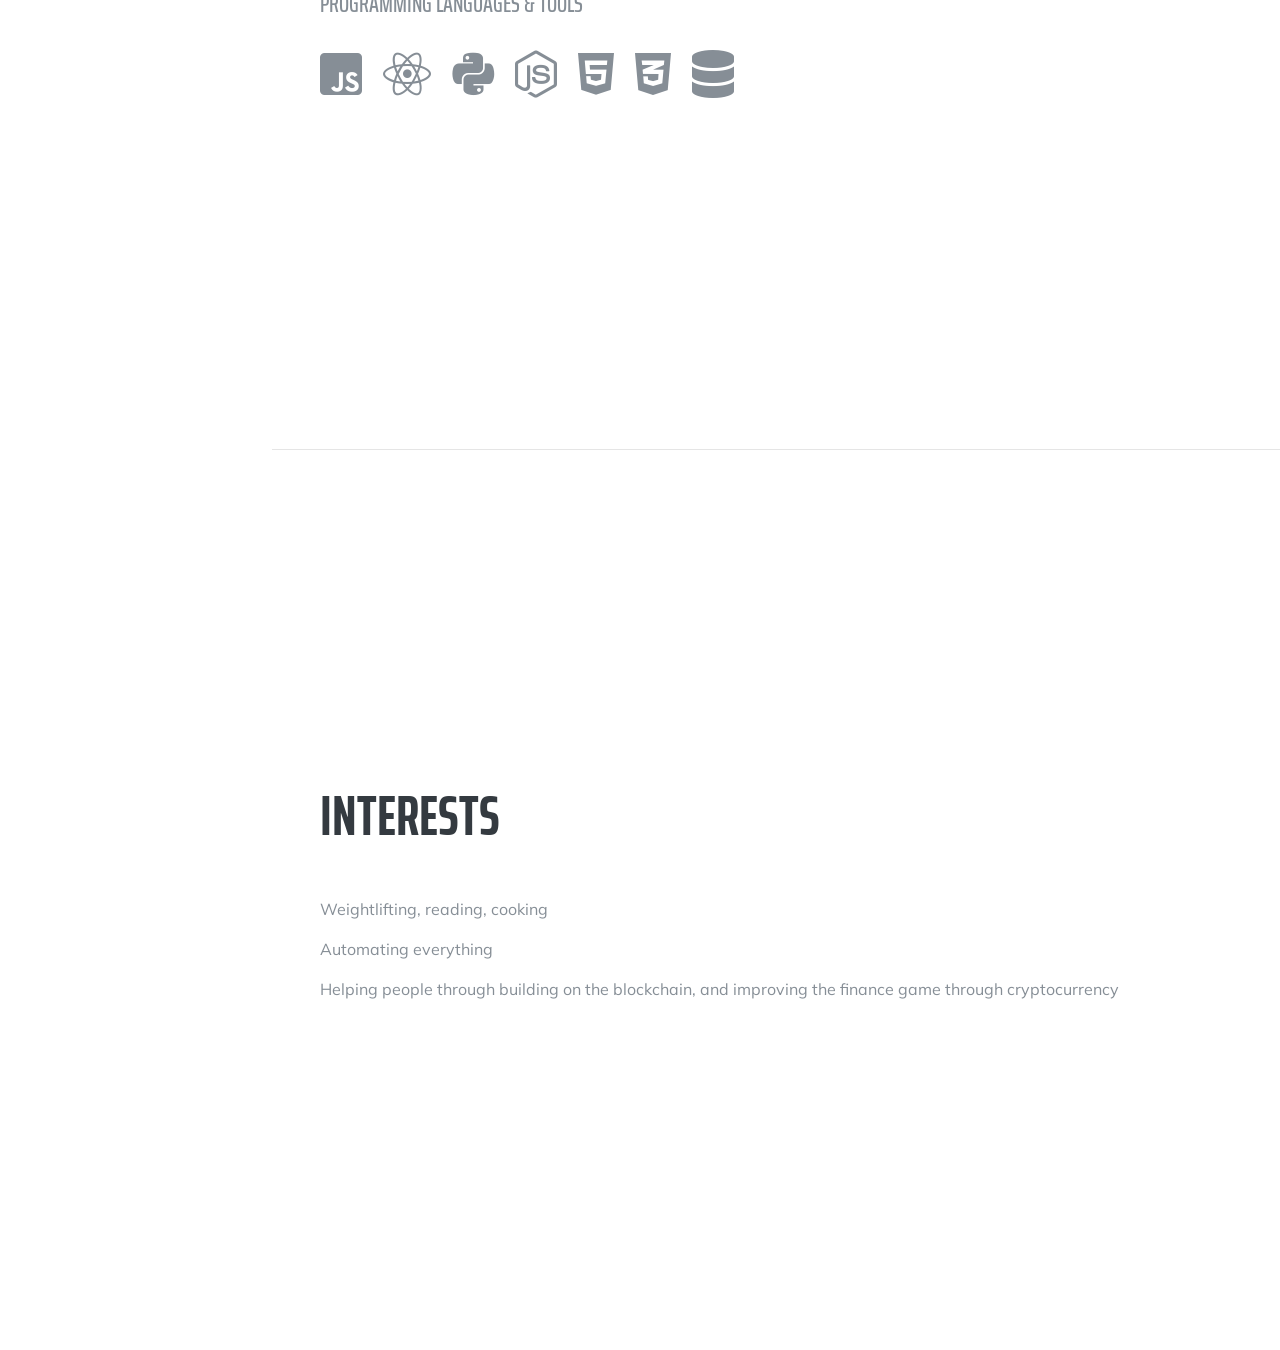
==== commit 6670900b: "updating with new project" ====
--- a/index.html
+++ b/index.html
@@ -173,6 +173,17 @@
         <h2 class="mb-5">Portfolio</h2>
         <div class="resume-item d-flex flex-column flex-md-row justify-content-between mb-5">
           <div class="resume-content">
+            <h3 class="mb-0">Balanzer</h3>
+            <div class="subheading mb-3">Cryptocurrency Portfolio Rebalancing and Investing Platform</div>
+            <img class="img-fluid mx-auto mb-2" src="img/balanzer.png" alt="Balanzer">
+            <p>Check it out <a href="https://www.balanzer.finance/">here</a>.</p>
+            <p>Balanzer allows you to set a crypto portfolio strategy that will rebalance automatically and seamlessly at your desired timeframe. Easily connect to many exchanges and swap assets instantly.</p>
+            <p>This project is under active development and is in beta. Please use at your own risk.</p>
+            <p>Balanzer utilizes Express on the backend, and React on the frontend.</p>
+          </div>
+        </div>
+        <div class="resume-item d-flex flex-column flex-md-row justify-content-between mb-5">
+          <div class="resume-content">
             <h3 class="mb-0">Jobly</h3>
             <div class="subheading mb-3">Job Application App Built Using React & Express</div>
             <img class="img-fluid mx-auto mb-2" src="img/portfolio1.png" alt="Jobly">
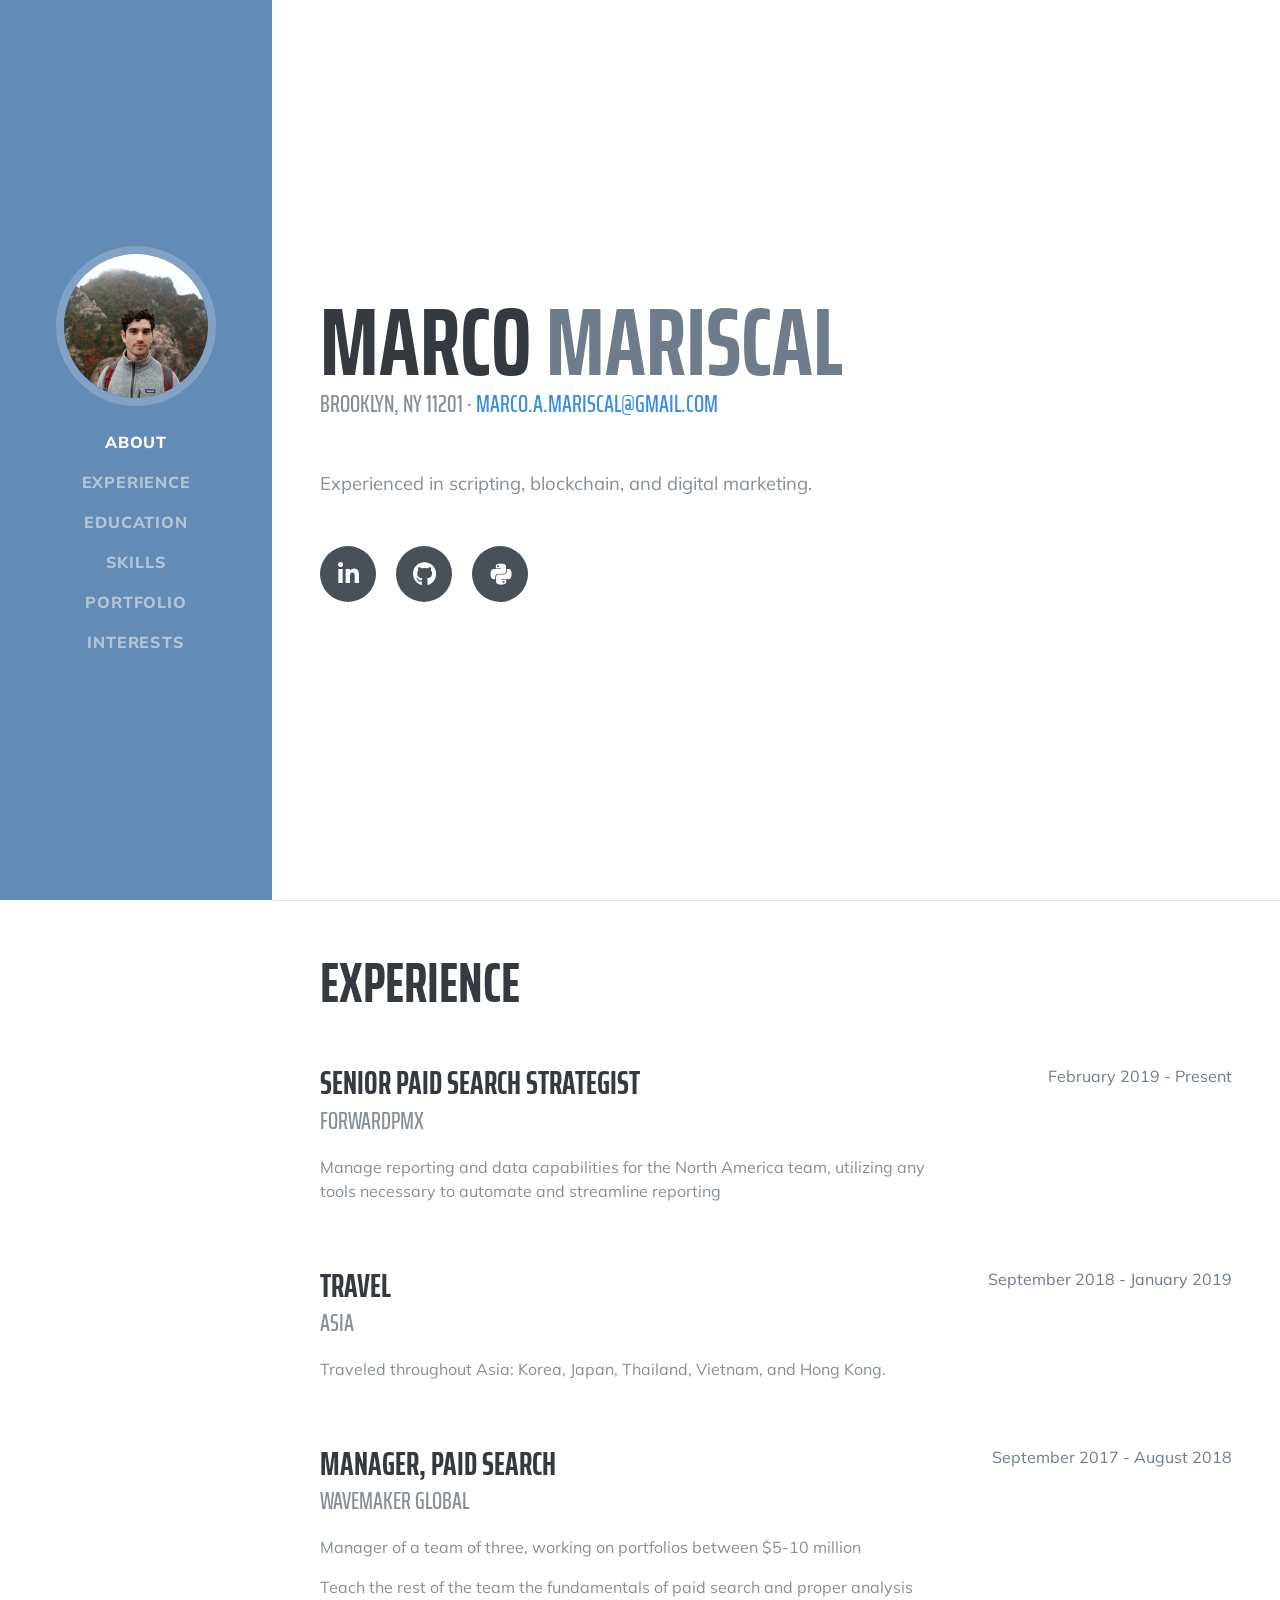
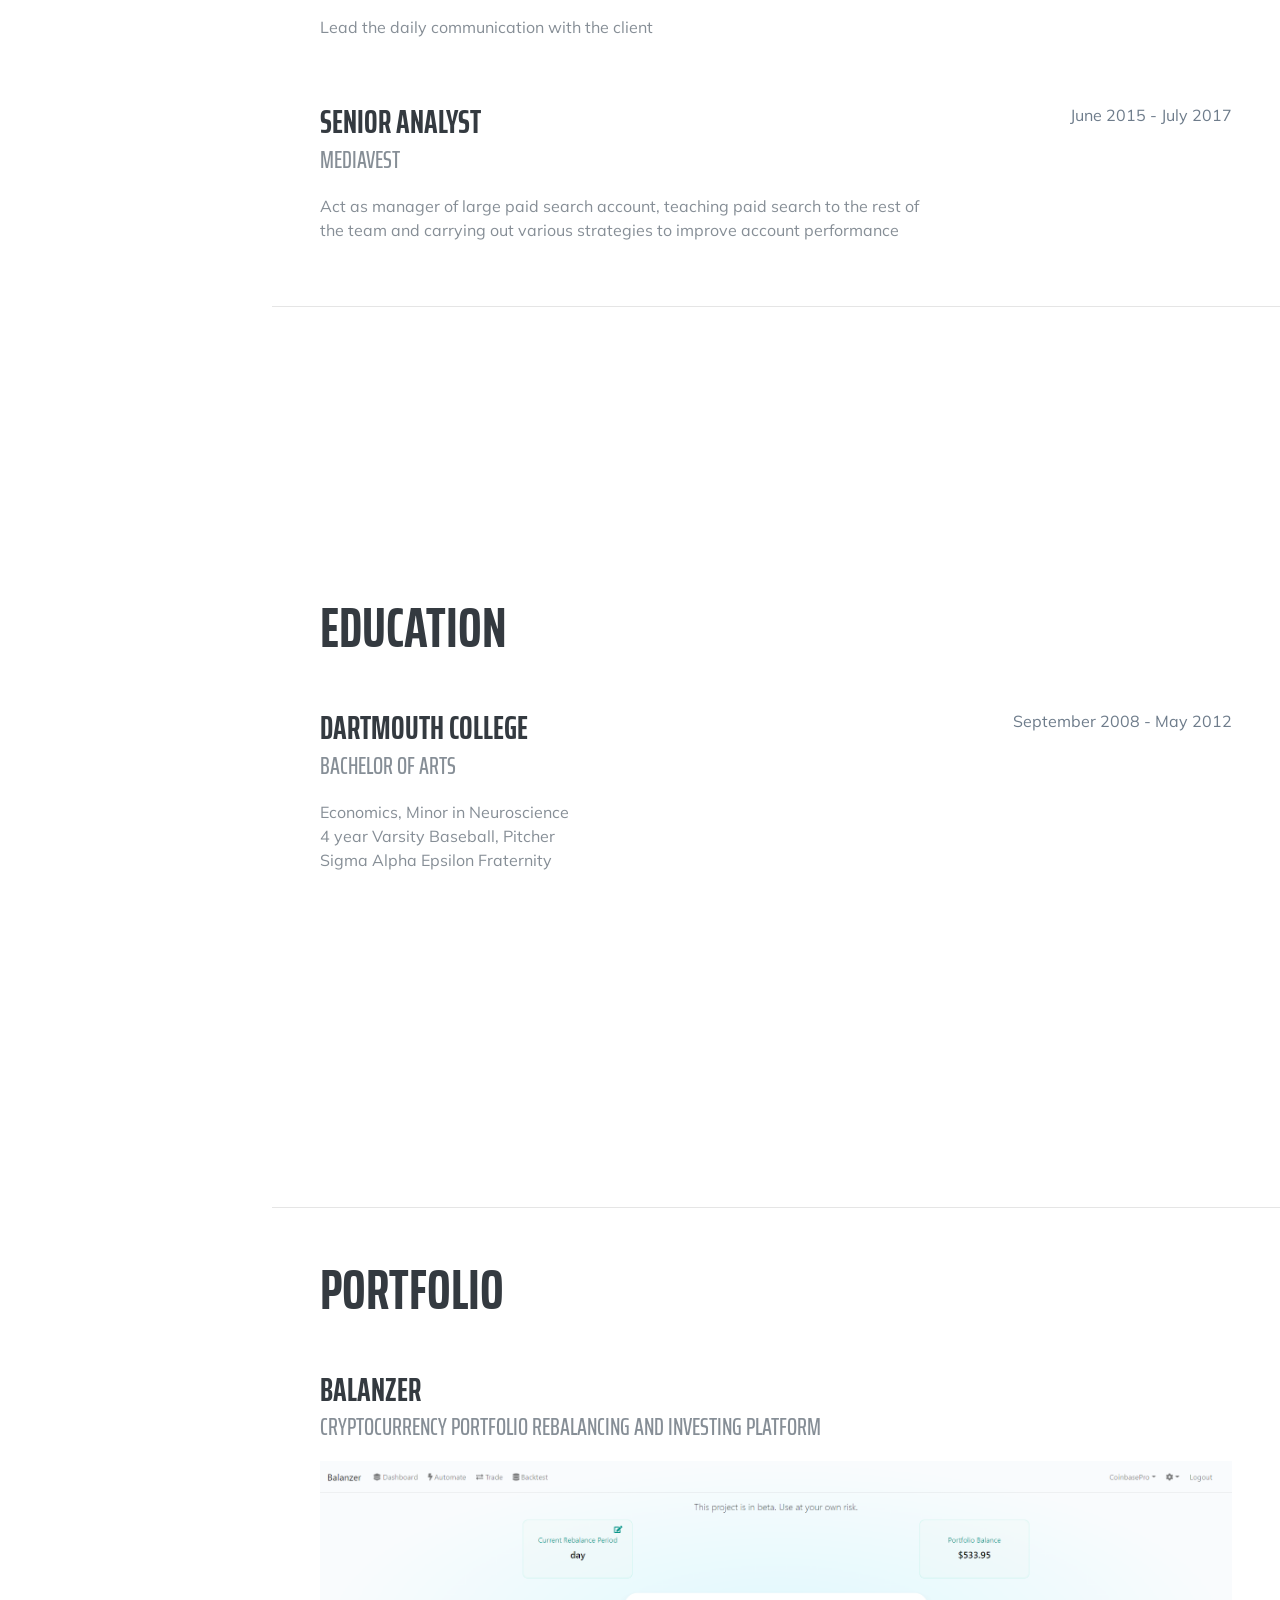
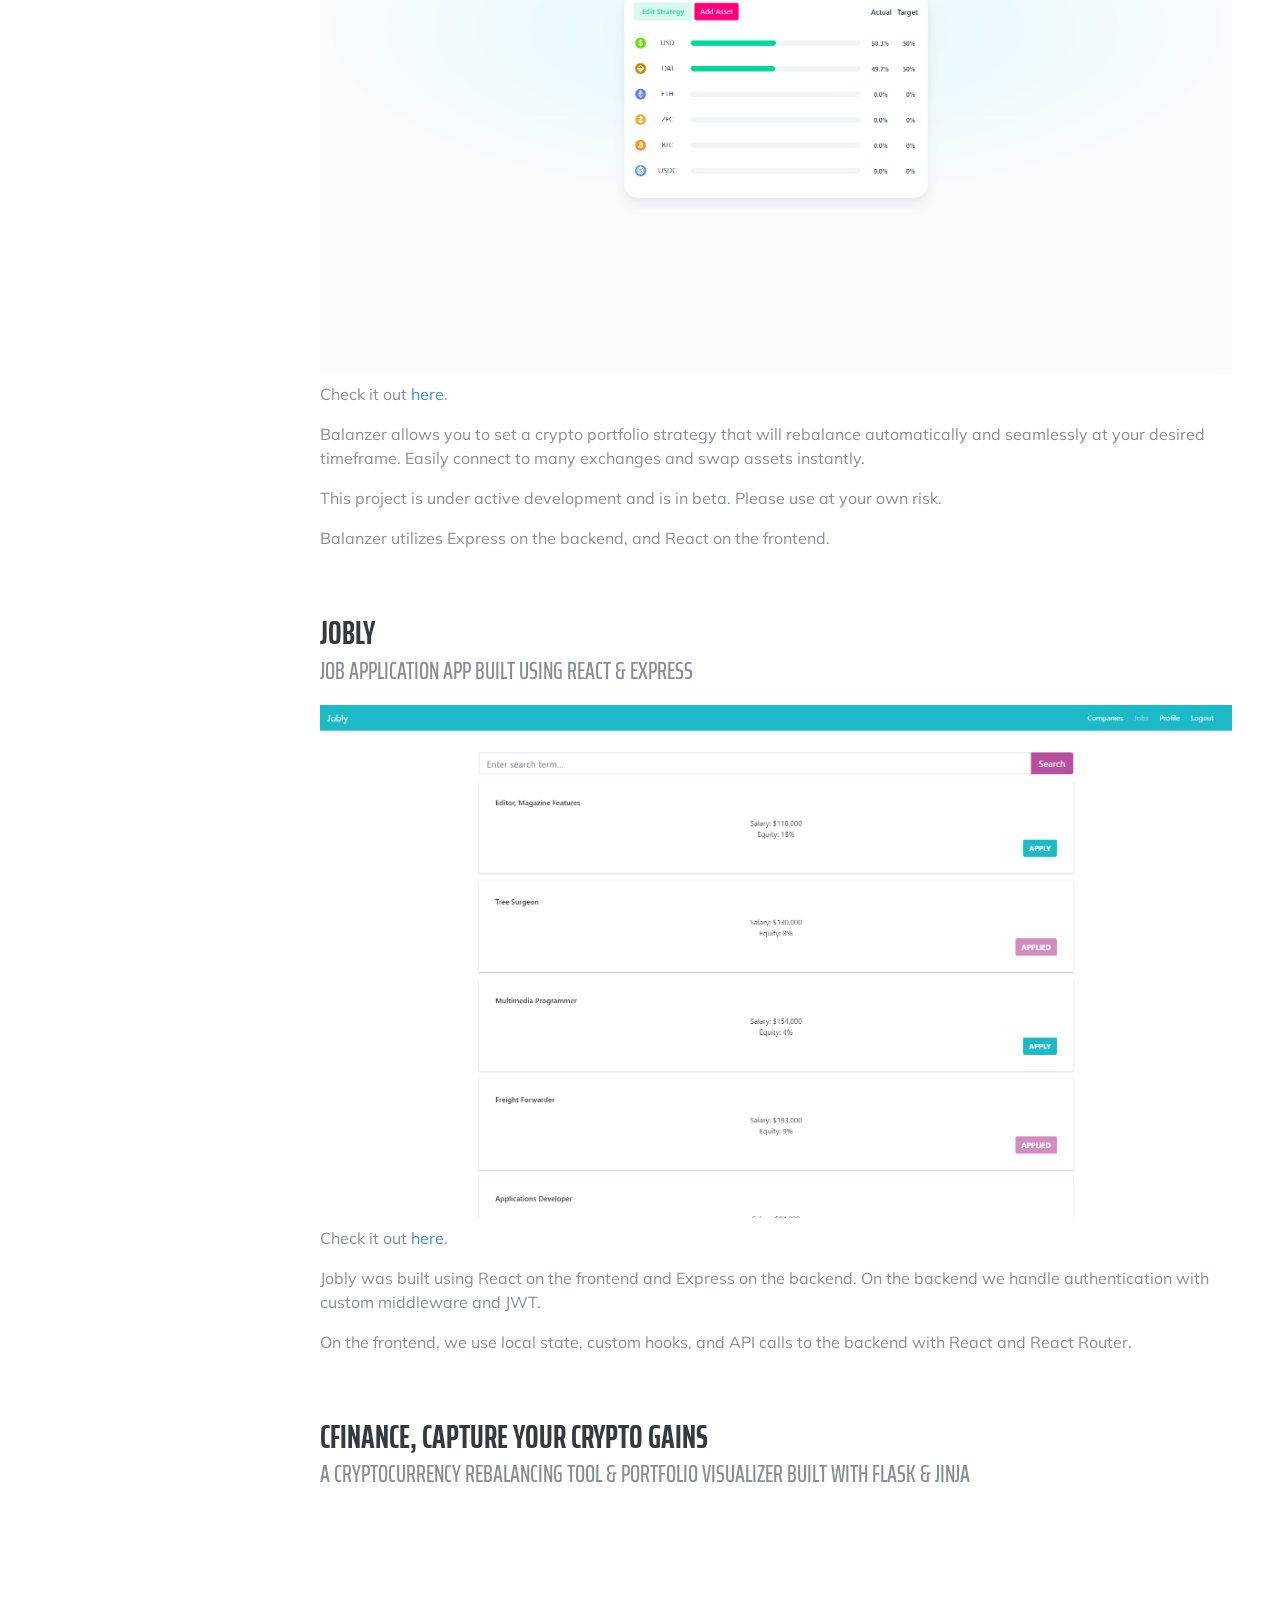
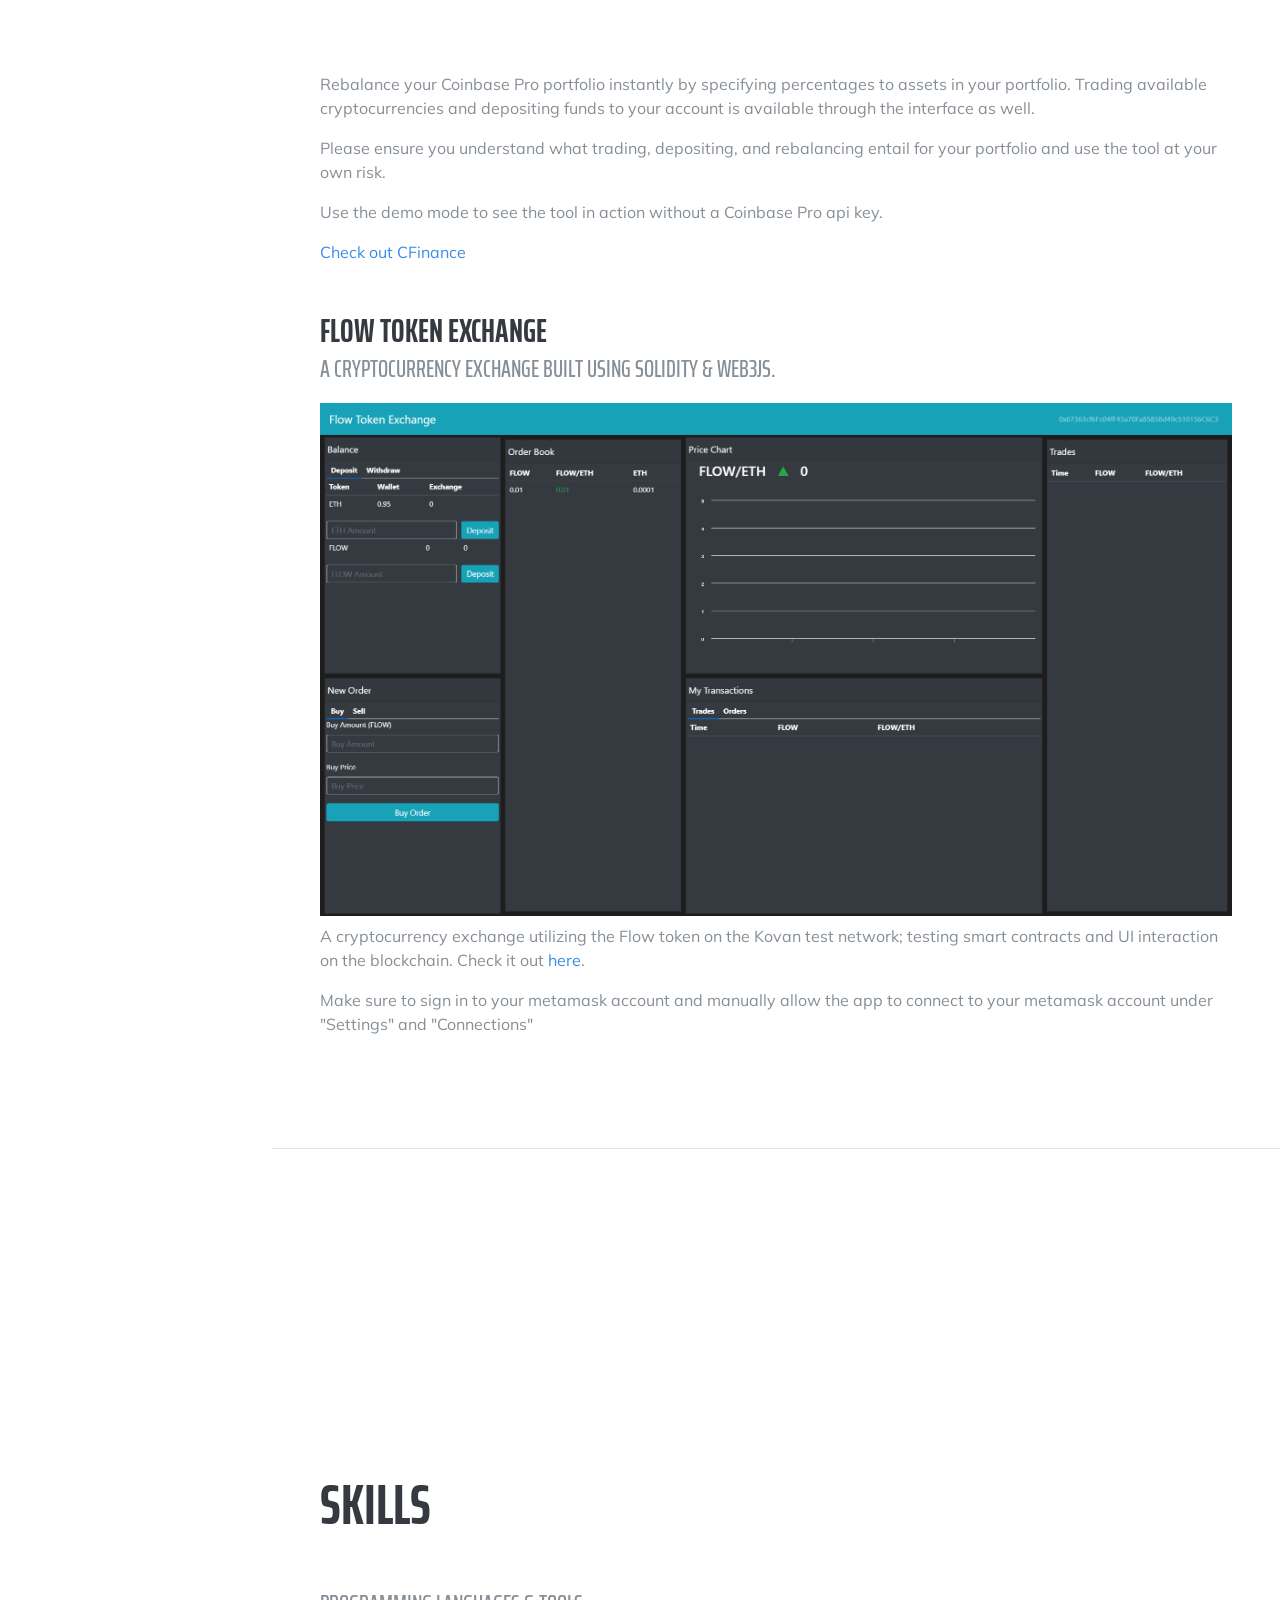
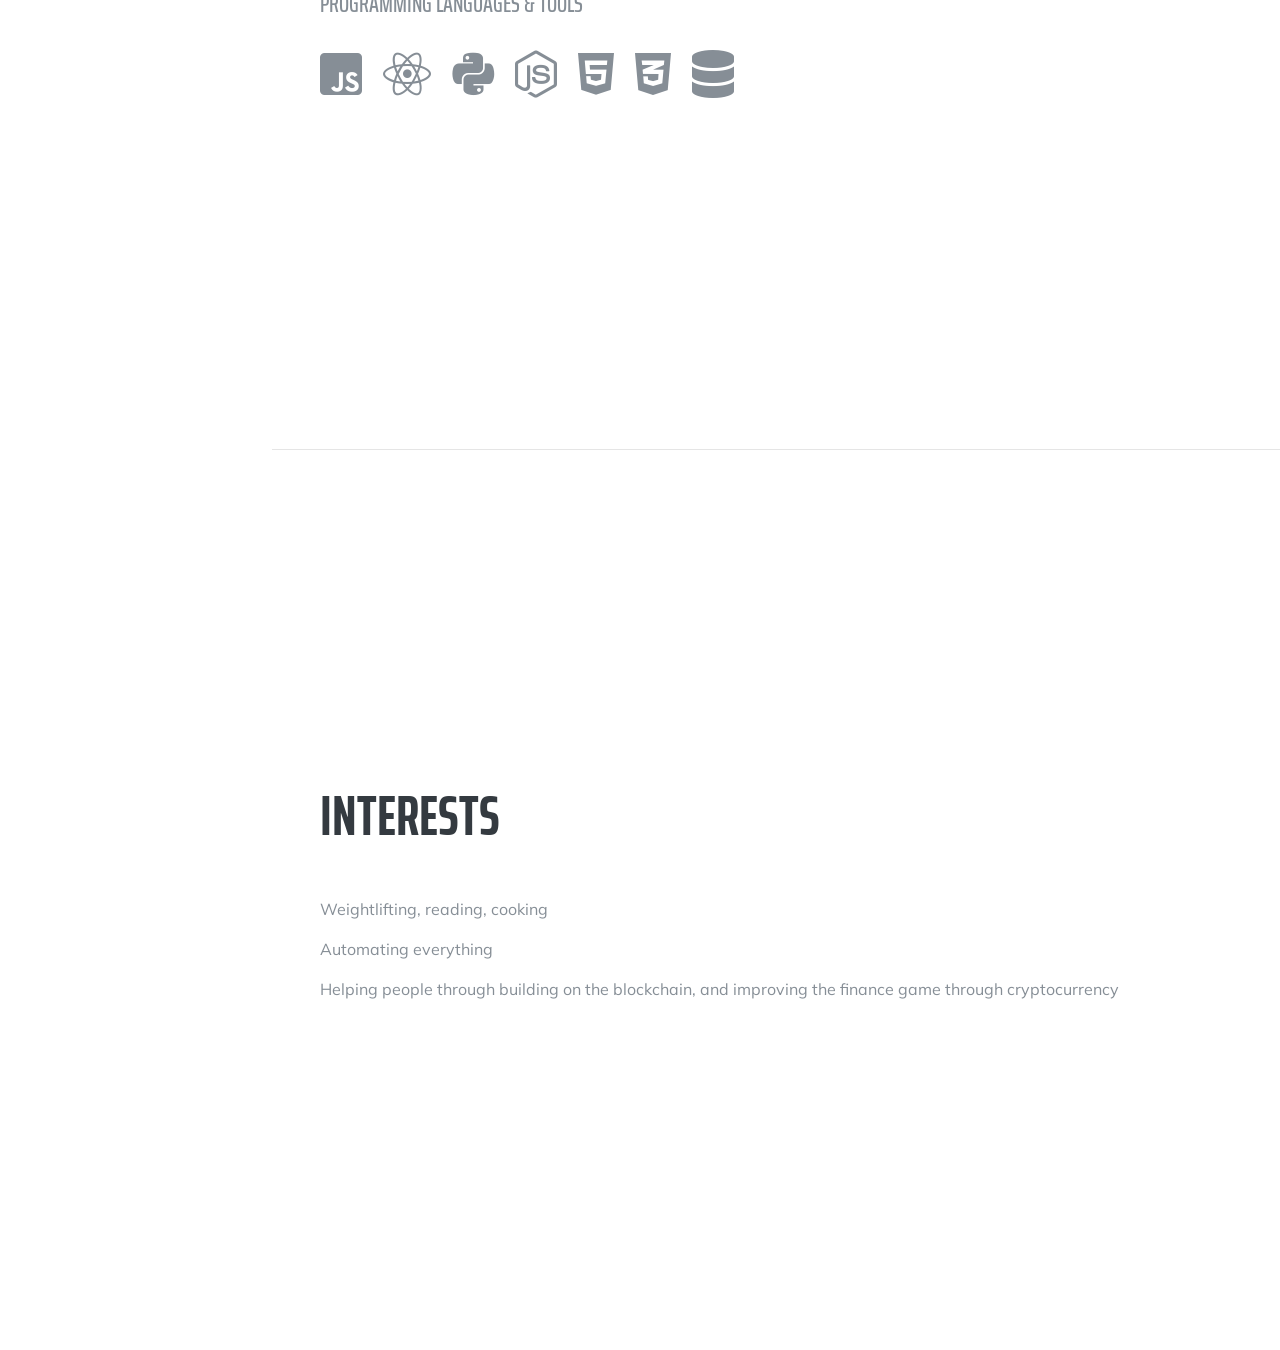
==== commit 7e536486: "updating" ====
--- a/index.html
+++ b/index.html
@@ -95,7 +95,7 @@
 
         <div class="resume-item d-flex flex-column flex-md-row justify-content-between mb-5">
           <div class="resume-content">
-            <h3 class="mb-0">Senior Paid Search Strageist</h3>
+            <h3 class="mb-0">Senior Paid Search Strategist</h3>
             <div class="subheading mb-3">ForwardPMX</div>
             <p>Manage reporting and data capabilities for the North America team,
             utilizing any tools necessary to automate and streamline reporting</p>
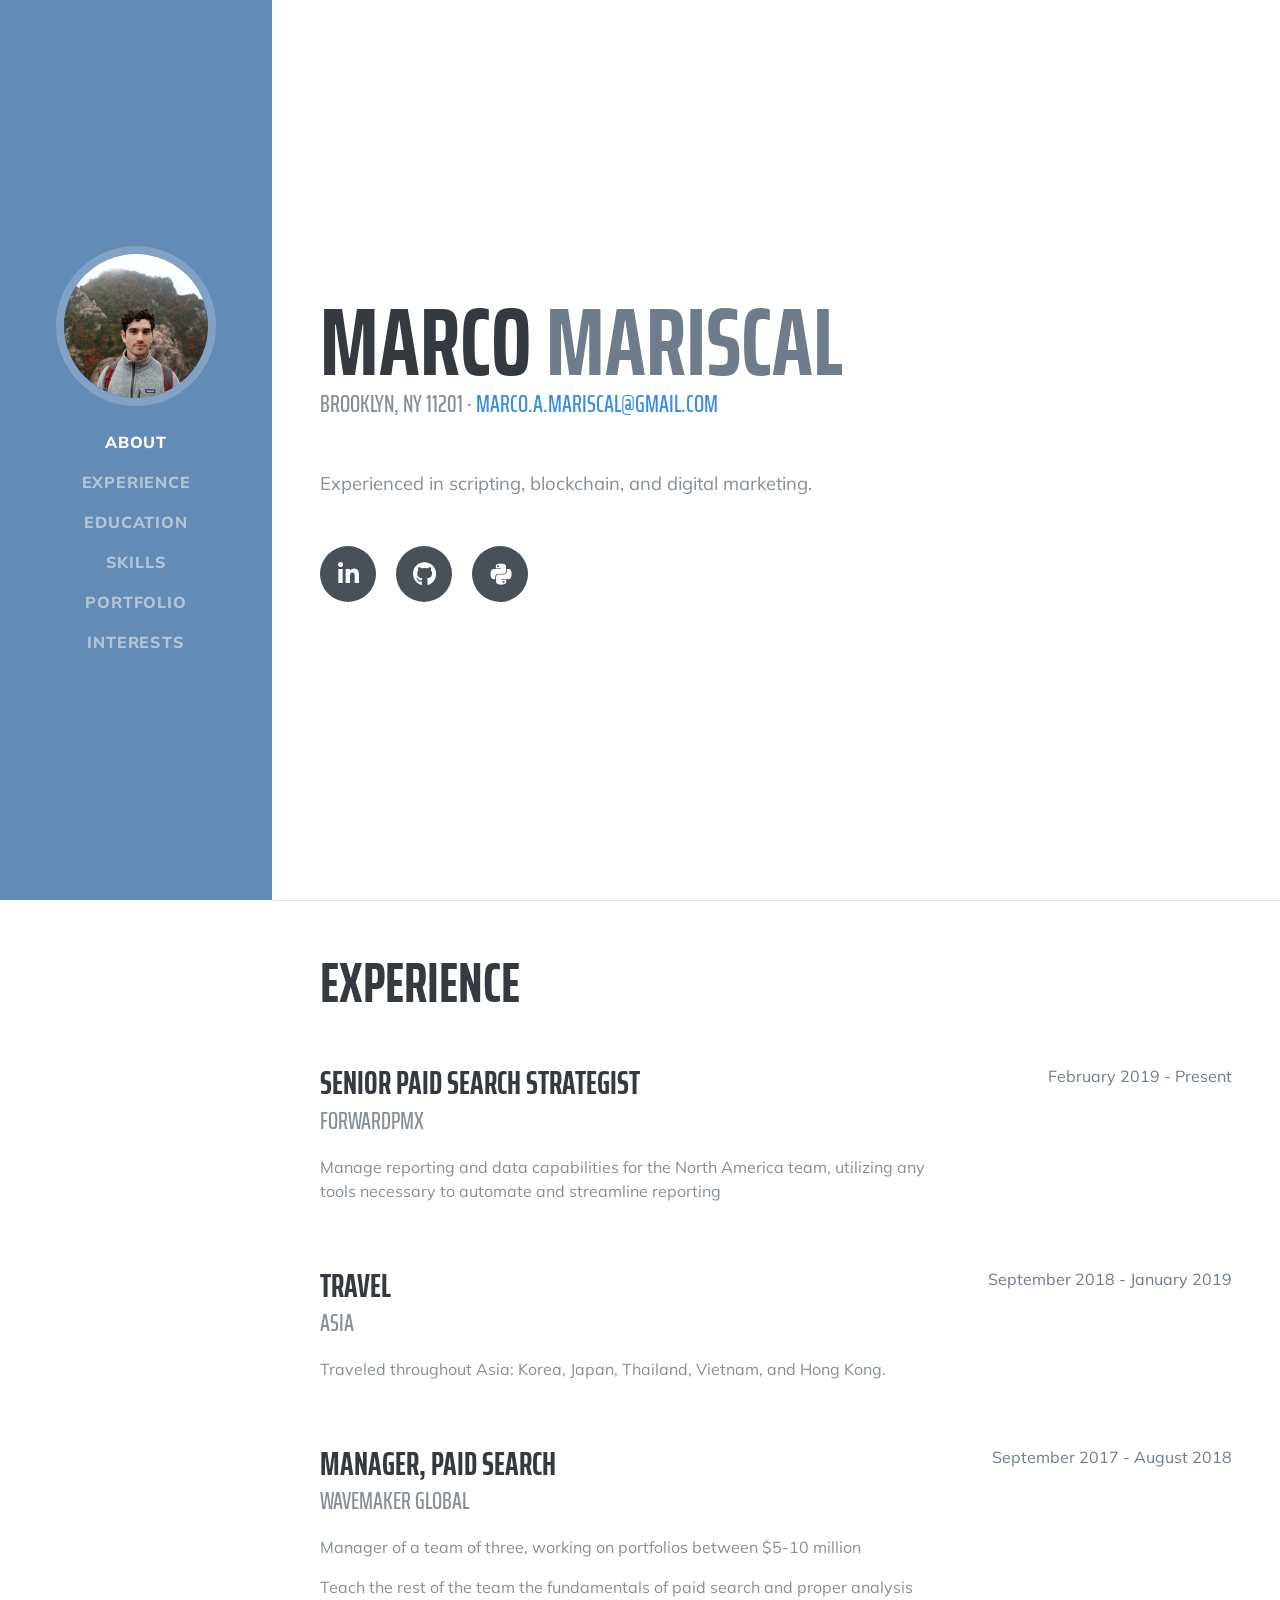
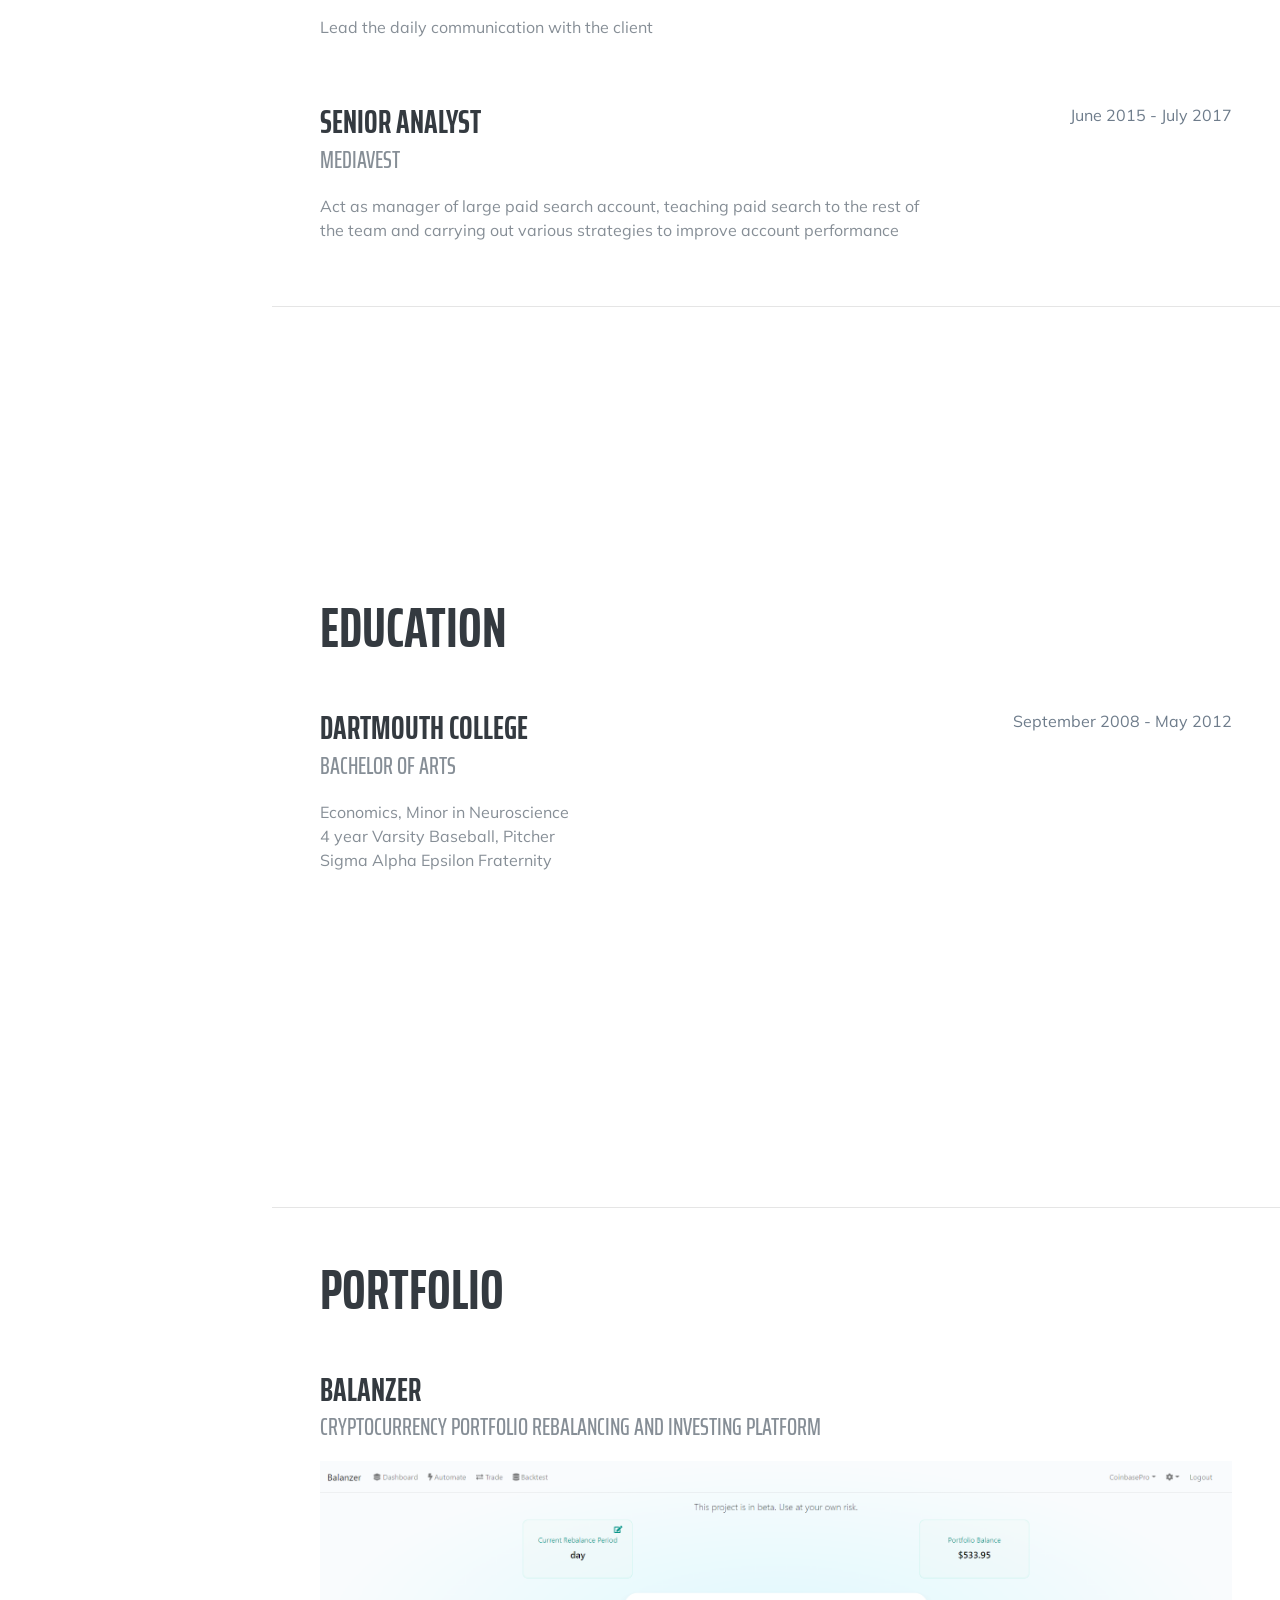
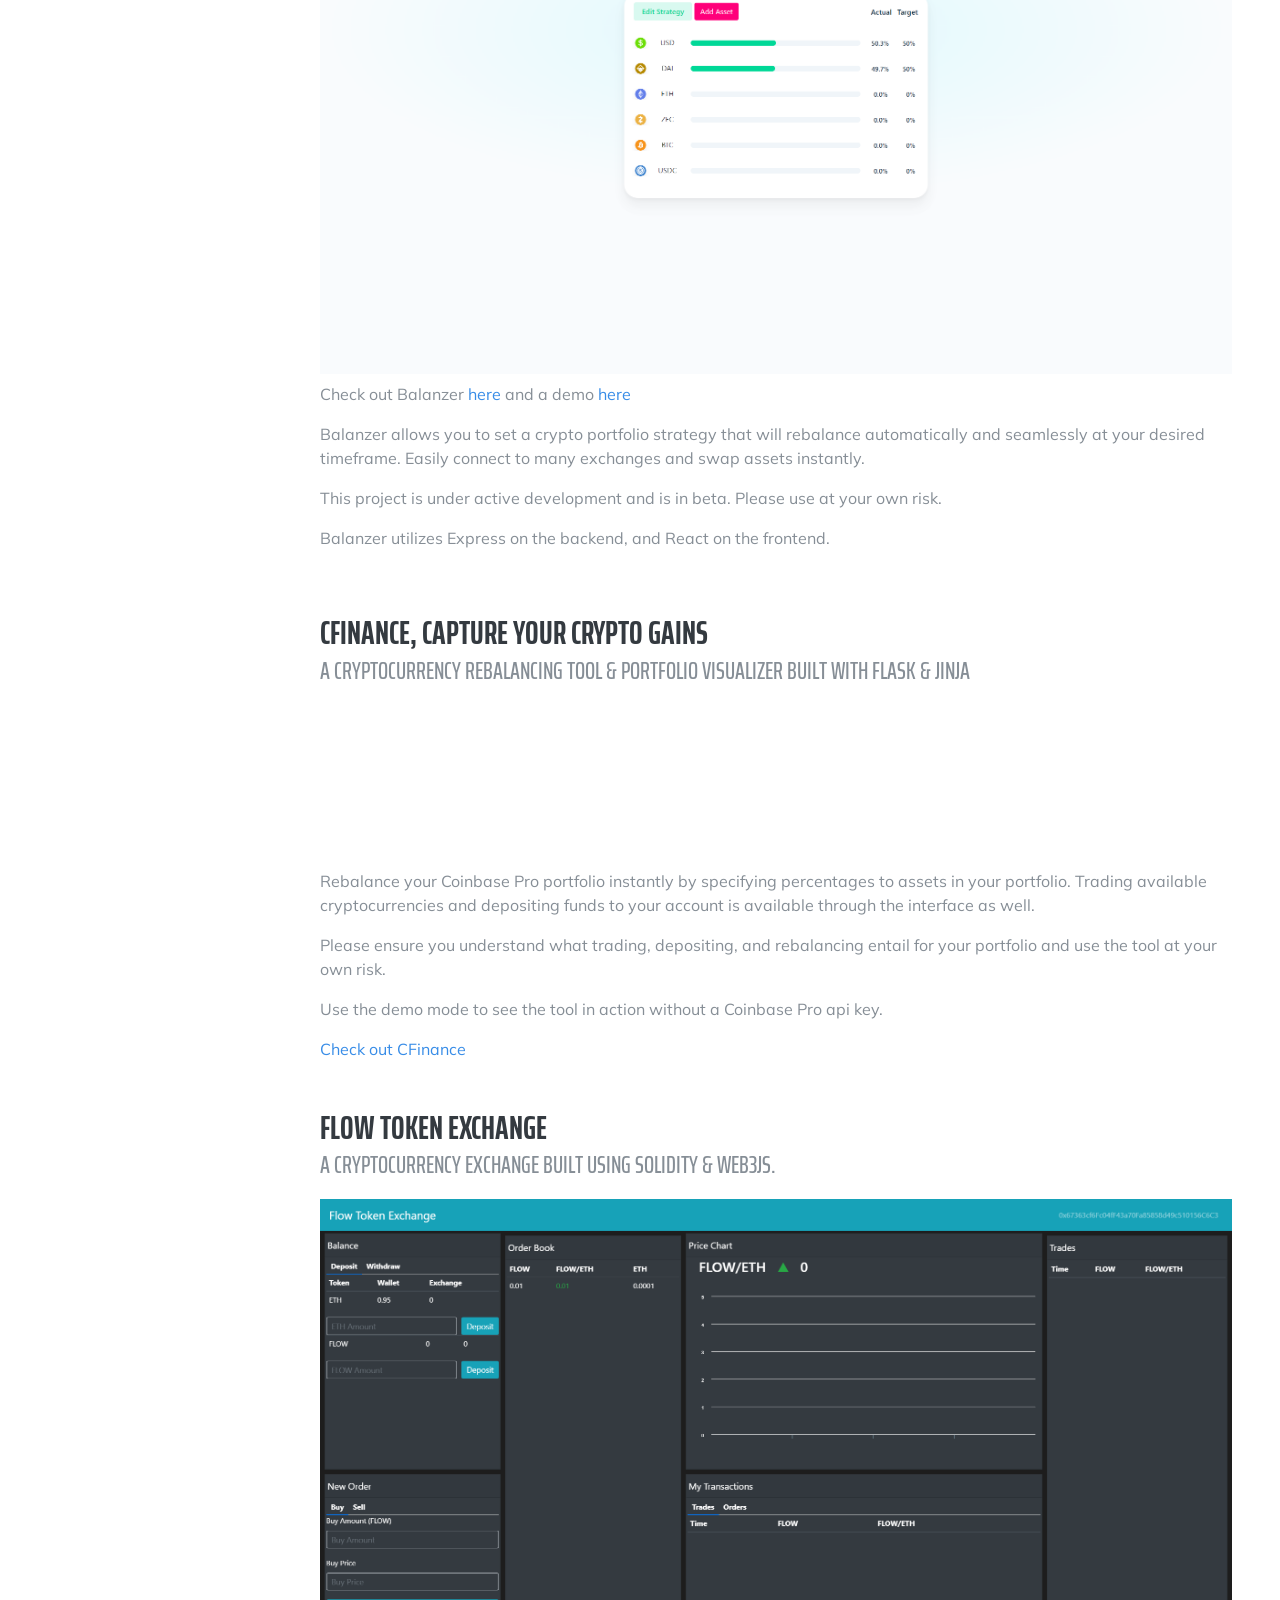
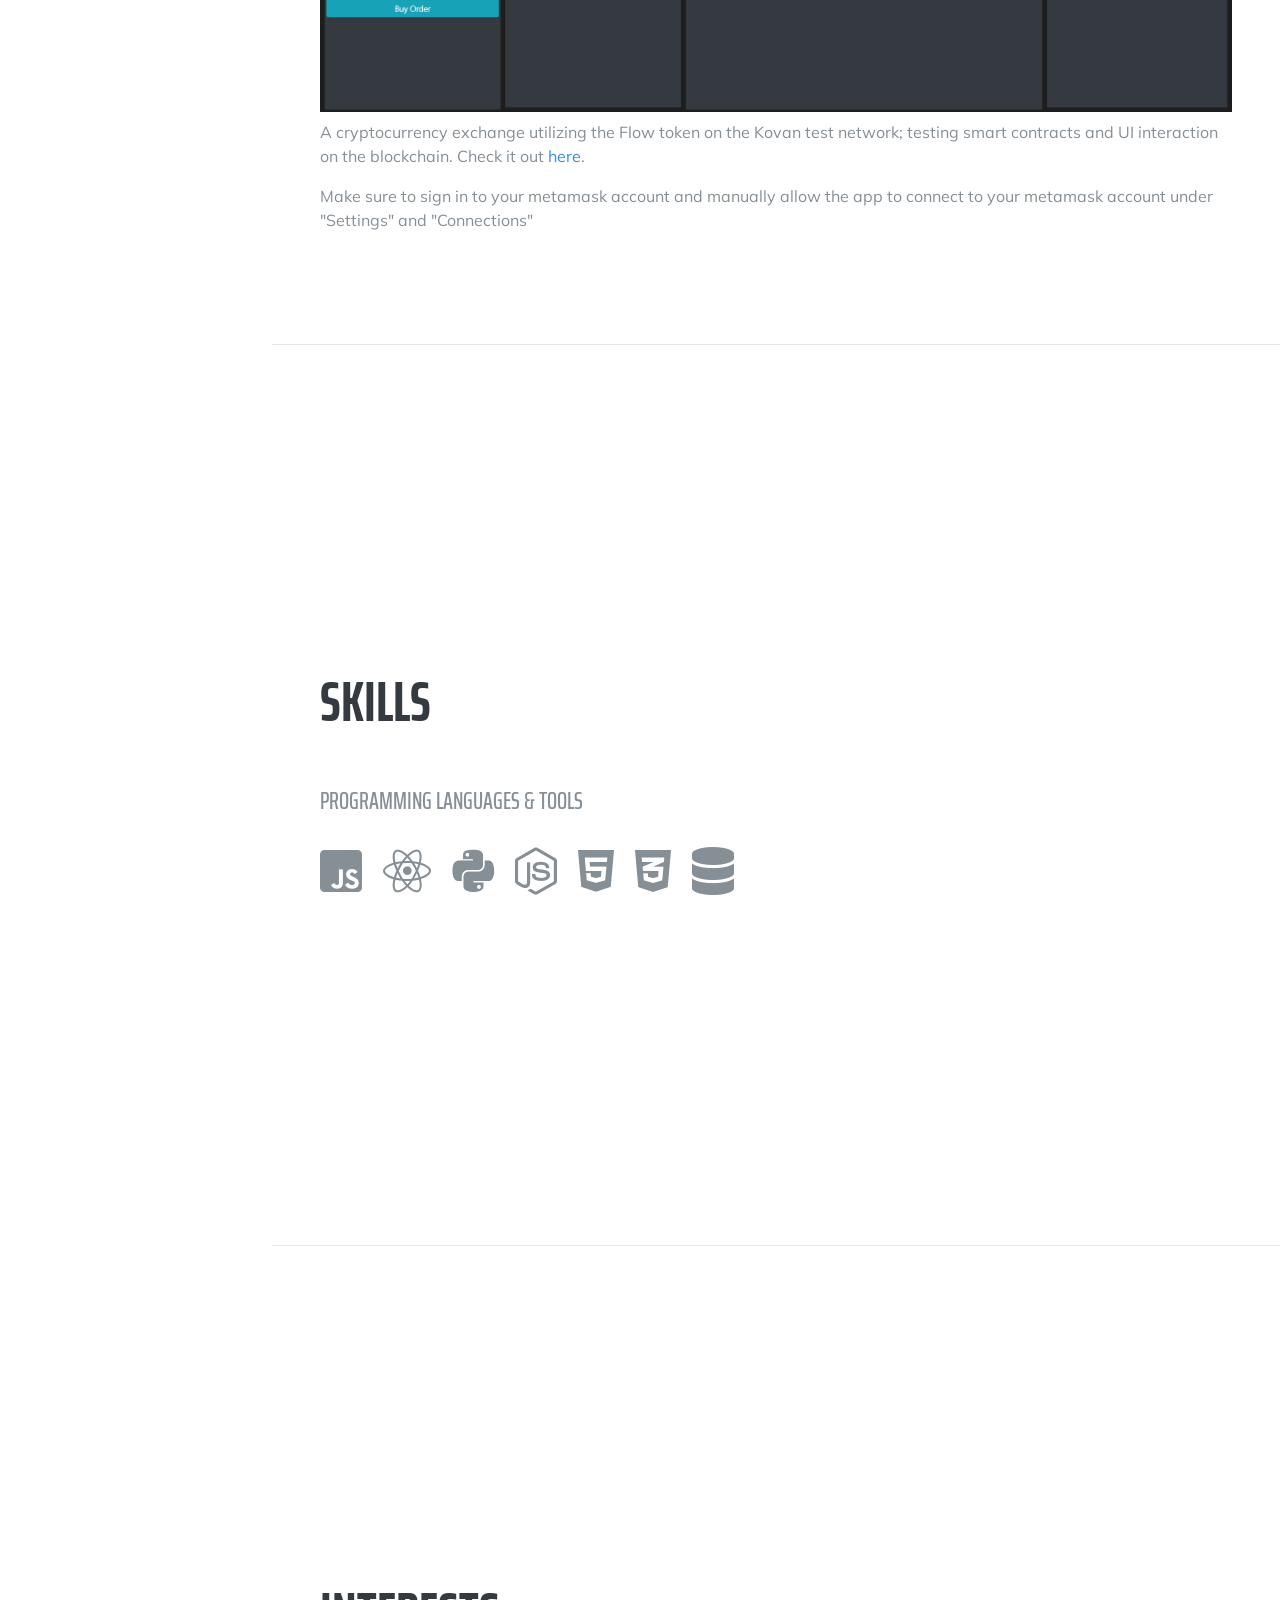
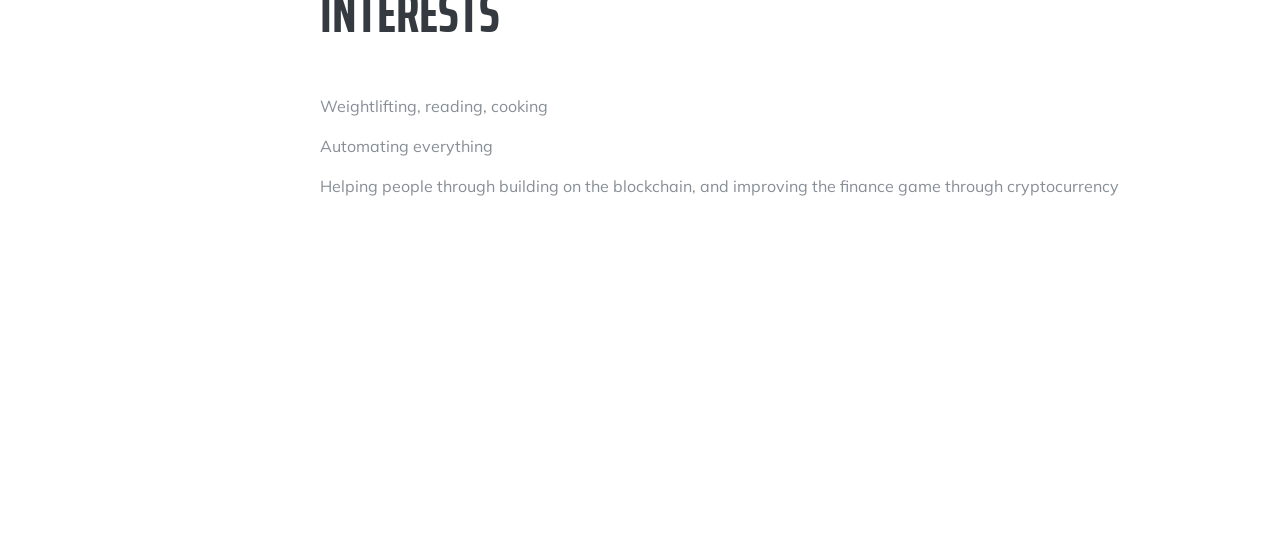
==== commit 9b4392e9: "updating with balanzer video" ====
--- a/index.html
+++ b/index.html
@@ -176,20 +176,10 @@
             <h3 class="mb-0">Balanzer</h3>
             <div class="subheading mb-3">Cryptocurrency Portfolio Rebalancing and Investing Platform</div>
             <img class="img-fluid mx-auto mb-2" src="img/balanzer.png" alt="Balanzer">
-            <p>Check it out <a href="https://www.balanzer.finance/">here</a>.</p>
+            <p>Check out Balanzer <a href="https://www.balanzer.finance/">here</a> and a demo <a href="https://youtu.be/Z8wTEMfresI">here</a></p>
             <p>Balanzer allows you to set a crypto portfolio strategy that will rebalance automatically and seamlessly at your desired timeframe. Easily connect to many exchanges and swap assets instantly.</p>
             <p>This project is under active development and is in beta. Please use at your own risk.</p>
             <p>Balanzer utilizes Express on the backend, and React on the frontend.</p>
-          </div>
-        </div>
-        <div class="resume-item d-flex flex-column flex-md-row justify-content-between mb-5">
-          <div class="resume-content">
-            <h3 class="mb-0">Jobly</h3>
-            <div class="subheading mb-3">Job Application App Built Using React & Express</div>
-            <img class="img-fluid mx-auto mb-2" src="img/portfolio1.png" alt="Jobly">
-            <p>Check it out <a href="https://mm-jobly.netlify.app/">here</a>.</p>
-            <p>Jobly was built using React on the frontend and Express on the backend. On the backend we handle authentication with custom middleware and JWT.</p>
-            <p>On the frontend, we use local state, custom hooks, and API calls to the backend with React and React Router.</p>
           </div>
         </div>
         <div class="resume-item d-flex flex-column flex-md-row justify-content-between mb-5">
